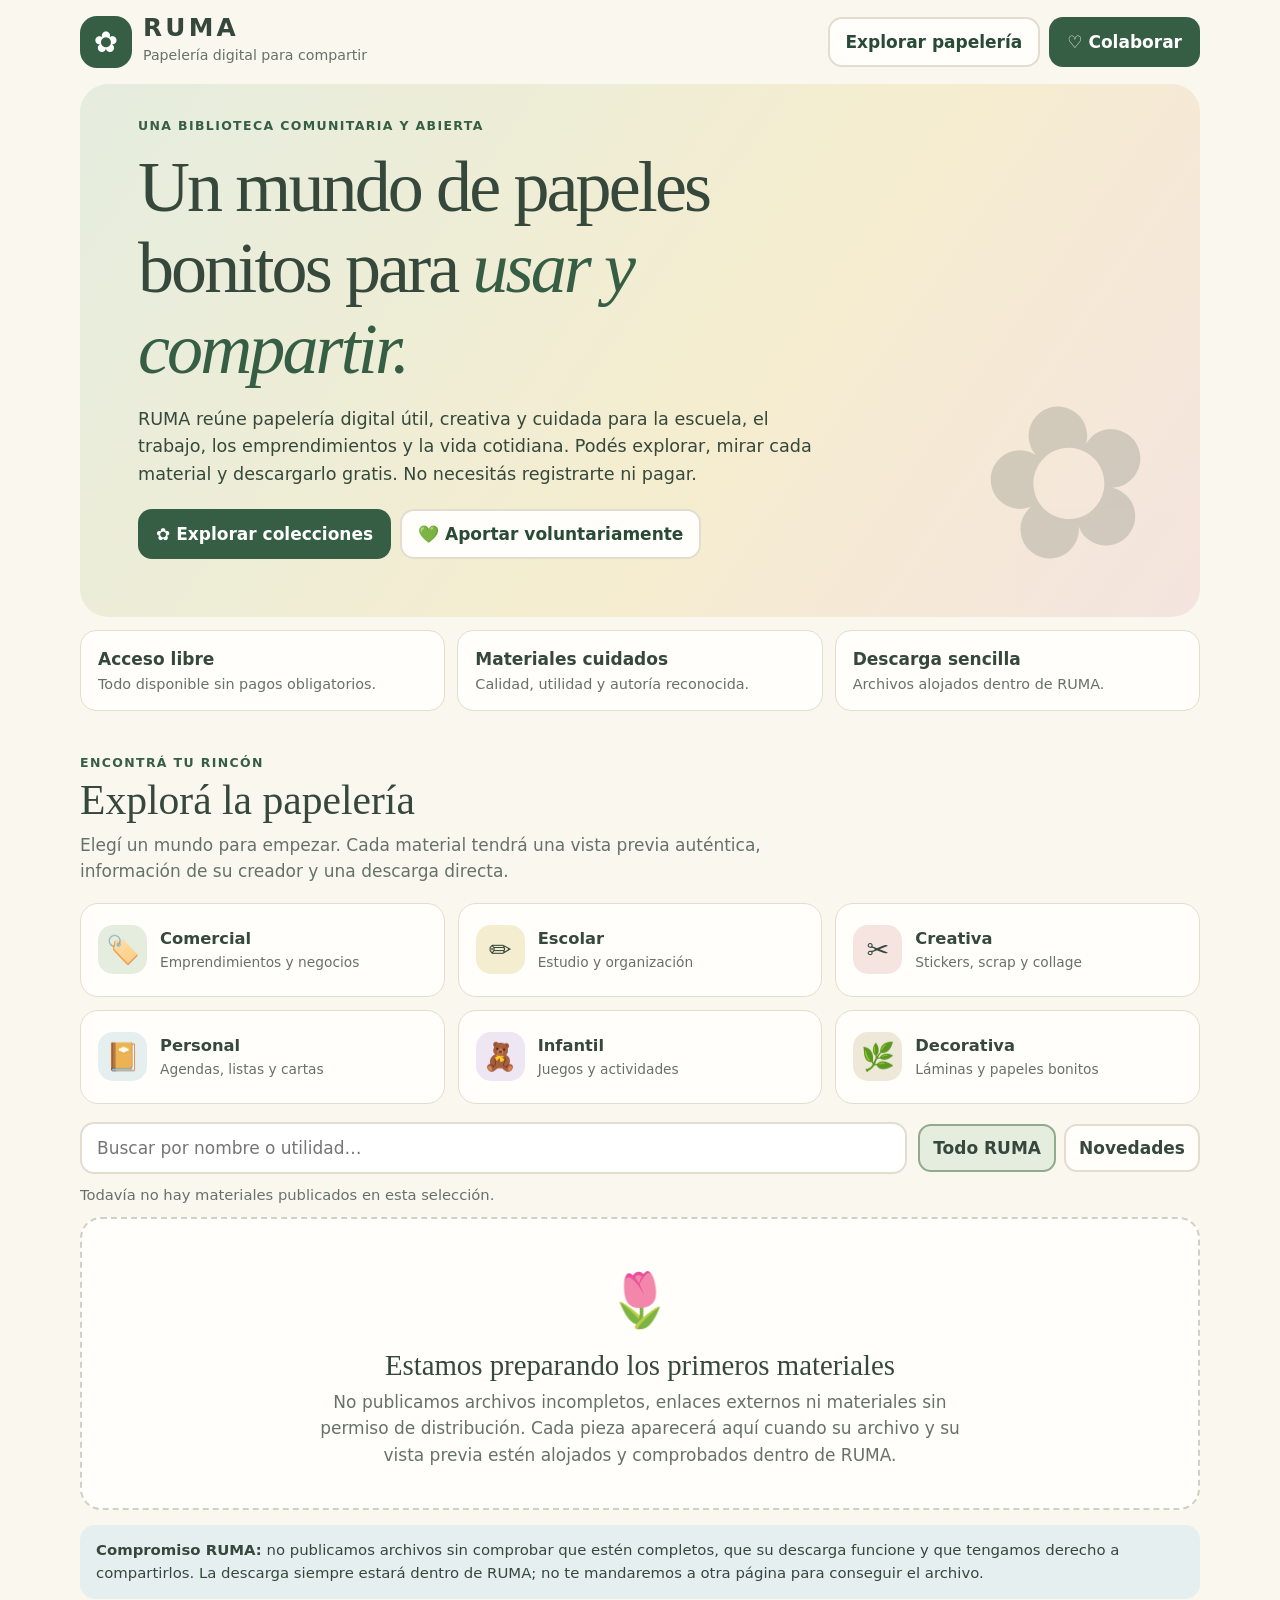
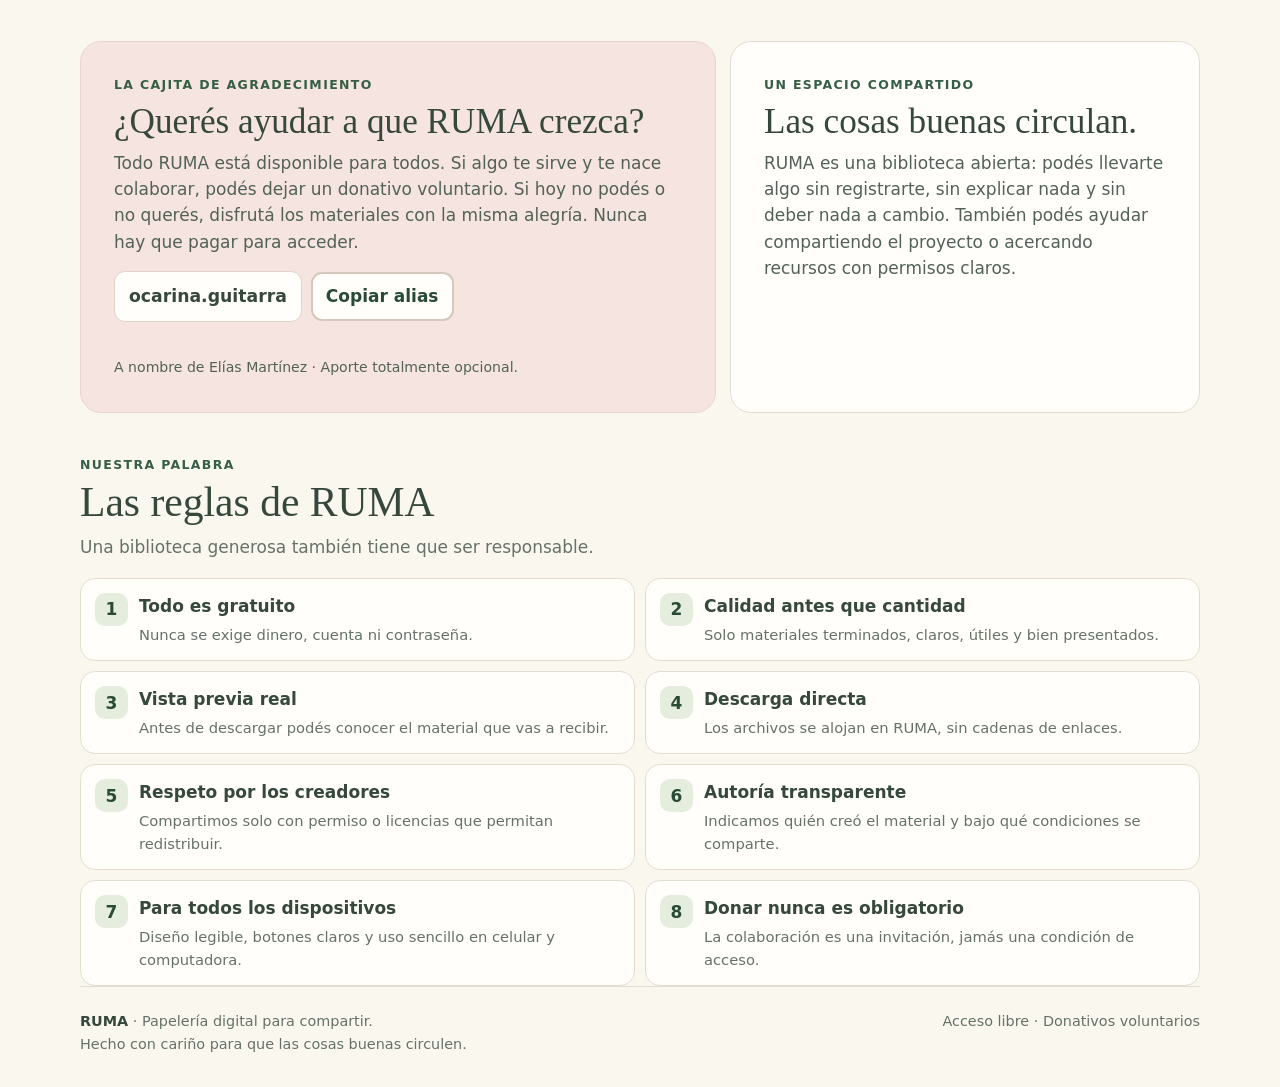
==== index.html @ 9054a158 "Exigir trazabilidad y licencia completa para publicar recursos" ====
<!doctype html>
<html lang="es">
<head>
<meta charset="utf-8">
<meta name="viewport" content="width=device-width, initial-scale=1">
<meta name="theme-color" content="#f7f3e9">
<meta name="description" content="RUMA: biblioteca comunitaria y gratuita de papelería digital para imprimir, guardar y compartir.">
<title>RUMA — Papelería digital para compartir</title>
<style>
:root{--paper:#faf7ef;--ink:#35483b;--muted:#667268;--green:#365e45;--green2:#294a36;--mint:#e5eddf;--pink:#f5e4df;--yellow:#f5edcf;--blue:#e5eff0;--line:#e2ddcf;--white:#fffefa;--purple:#eee7f3;--focus:#8157a2}
*{box-sizing:border-box}html{scroll-behavior:smooth;scroll-padding-top:18px}body{margin:0;background:var(--paper);color:var(--ink);font:17px/1.55 system-ui,-apple-system,"Segoe UI",sans-serif}a{color:inherit}button,input{font:inherit}button:focus-visible,a:focus-visible,input:focus-visible{outline:3px solid var(--focus);outline-offset:3px}.wrap{width:min(1120px,calc(100% - 28px));margin:auto}
header{display:flex;align-items:center;justify-content:space-between;gap:12px;padding:16px 0}.brand{display:flex;gap:11px;align-items:center;text-decoration:none}.logo{width:52px;height:52px;border-radius:17px;background:var(--green);color:white;display:grid;place-items:center;font-size:29px}.brand b{display:block;font-size:1.55rem;letter-spacing:.13em;line-height:1}.brand small{color:var(--muted)}.nav{display:flex;gap:9px;flex-wrap:wrap}.btn{display:inline-flex;align-items:center;justify-content:center;gap:7px;min-height:46px;padding:10px 16px;border:2px solid transparent;border-radius:14px;text-decoration:none;font-weight:800;cursor:pointer}.primary{background:var(--green);color:white}.primary:hover{background:var(--green2)}.soft{background:var(--white);border-color:var(--line);color:var(--green2)}
.hero{position:relative;overflow:hidden;border-radius:28px;padding:clamp(25px,5vw,58px);background:linear-gradient(125deg,#e5eddf 0%,#f5edcf 58%,#f5e4df 100%)}.hero-inner{max-width:760px;position:relative;z-index:1}.eyebrow{text-transform:uppercase;letter-spacing:.11em;font-size:.78rem;font-weight:850;color:var(--green)}h1,h2,h3{font-family:Georgia,"Times New Roman",serif;font-weight:500;line-height:1.12}h1{font-size:clamp(2.45rem,7vw,4.5rem);letter-spacing:-.04em;margin:12px 0 17px}h1 em{color:var(--green)}.hero p{font-size:1.1rem;max-width:690px;margin:0 0 21px}.hero-art{position:absolute;right:4%;bottom:-25px;font-size:clamp(7rem,18vw,13rem);opacity:.18;transform:rotate(-13deg);pointer-events:none}
.values{display:grid;grid-template-columns:repeat(3,1fr);gap:12px;margin-top:13px}.value{padding:15px 17px;border:1px solid var(--line);border-radius:16px;background:var(--white);font-weight:800}.value span{display:block;color:var(--muted);font-size:.9rem;font-weight:500}
section{padding-top:42px}.heading{margin-bottom:18px}.heading h2{font-size:clamp(1.9rem,4vw,2.6rem);margin:5px 0 8px}.heading p{margin:0;color:var(--muted);max-width:720px}
.doors{display:grid;grid-template-columns:repeat(3,1fr);gap:13px}.door{display:flex;align-items:center;gap:13px;padding:17px;border-radius:18px;background:var(--white);border:1px solid var(--line);text-align:left;color:var(--ink);cursor:pointer;min-height:94px}.door:hover{transform:translateY(-2px);border-color:#aab99f}.door[aria-pressed="true"]{background:var(--mint);border-color:#8ca58b}.door-icon{flex:0 0 49px;height:49px;display:grid;place-items:center;border-radius:15px;background:var(--mint);font-size:1.7rem}.door:nth-child(2) .door-icon{background:var(--yellow)}.door:nth-child(3) .door-icon{background:var(--pink)}.door:nth-child(4) .door-icon{background:var(--blue)}.door:nth-child(5) .door-icon{background:var(--purple)}.door:nth-child(6) .door-icon{background:#eee8d9}.door strong{display:block;font-size:1.02rem}.door small{color:var(--muted);display:block;font-size:.86rem}
.tools{display:flex;gap:11px;align-items:center;flex-wrap:wrap;margin:18px 0 10px}.search{flex:1;min-width:220px;min-height:52px;padding:11px 15px;border:2px solid var(--line);border-radius:14px;background:white;color:var(--ink)}.filters{display:flex;gap:8px;flex-wrap:wrap}.filter{border:2px solid var(--line);border-radius:13px;background:var(--white);padding:9px 13px;min-height:43px;font-weight:750;color:var(--ink);cursor:pointer}.filter[aria-pressed="true"]{background:var(--mint);border-color:#91a98c}.count{font-size:.92rem;color:var(--muted);margin:10px 0}.catalog{display:grid;grid-template-columns:repeat(3,minmax(0,1fr));gap:15px}.resource{border:1px solid var(--line);background:var(--white);border-radius:19px;overflow:hidden;display:flex;flex-direction:column}.resource-art{min-height:158px;display:grid;place-items:center;background:var(--mint);font-size:3.8rem;overflow:hidden}.resource-art img{width:100%;height:190px;object-fit:contain;background:#f4f1e8}.resource-actions{display:grid;grid-template-columns:1fr 1fr;gap:8px;width:100%}.preview-btn{min-height:46px;padding:9px 10px;border:2px solid var(--line);border-radius:12px;background:white;color:var(--green2);font-weight:800;cursor:pointer}.preview-layer{position:fixed;inset:0;z-index:20;background:#17251ddd;display:none;align-items:center;justify-content:center;padding:14px}.preview-layer.open{display:flex}.preview-panel{width:min(900px,100%);max-height:94vh;overflow:auto;background:var(--paper);border-radius:20px;padding:16px}.preview-head{display:flex;align-items:center;justify-content:space-between;gap:12px;margin-bottom:12px}.preview-head h2{font-size:1.45rem;margin:0}.preview-close{min-height:44px;padding:8px 13px;border:0;border-radius:10px;background:var(--green);color:white;font-weight:800}.preview-content{min-height:220px;display:grid;place-items:center;background:#eae7de;border-radius:12px;overflow:hidden}.preview-content img{display:block;max-width:100%;max-height:68vh;object-fit:contain}.preview-content iframe{width:100%;height:68vh;border:0;background:white}.preview-caption{color:var(--muted);font-size:.9rem;margin:10px 2px 0}.resource-body{padding:17px;display:flex;flex-direction:column;align-items:flex-start;gap:10px;flex:1}.resource h3{font-size:1.45rem;margin:0}.resource p{margin:0;color:var(--muted)}.meta{background:#f0eee5;border-radius:10px;padding:9px 11px;font-size:.87rem;width:100%}.download{width:100%;margin-top:auto}.empty{grid-column:1/-1;padding:clamp(24px,4vw,40px);text-align:center;border:2px dashed #cbd3c4;border-radius:21px;background:var(--white)}.empty .symbol{font-size:3.3rem}.empty h3{font-size:1.8rem;margin:8px 0}.empty p{max-width:660px;margin:0 auto;color:var(--muted)}.note{margin-top:15px;background:var(--blue);padding:14px 16px;border-radius:15px;font-size:.93rem}
.support{display:grid;grid-template-columns:1.15fr .85fr;gap:14px}.support-card{padding:clamp(21px,4vw,33px);border-radius:21px;background:var(--pink);border:1px solid #ead5ce}.support-card.alt{background:var(--white);border-color:var(--line)}.support-card h2{font-size:clamp(1.7rem,4vw,2.2rem);margin:8px 0}.support-card p{margin:0;color:#526257}.aliasrow{display:flex;gap:9px;align-items:center;flex-wrap:wrap;margin-top:16px}.alias{padding:11px 14px;background:var(--white);border:1px solid #dfd4c8;border-radius:11px;font-size:1.08rem;font-weight:900}.copy{min-height:46px;padding:9px 13px;border-radius:11px;border:2px solid #d4c9bc;background:var(--white);font-weight:800;color:var(--green2);cursor:pointer}.status{min-height:1.4em;font-size:.9rem;color:var(--green2);margin-top:8px}
.rules{display:grid;grid-template-columns:repeat(2,1fr);gap:10px}.rule{display:flex;gap:11px;padding:14px;border:1px solid var(--line);border-radius:15px;background:var(--white)}.num{flex:0 0 33px;height:33px;display:grid;place-items:center;background:var(--mint);border-radius:10px;font-weight:900;color:var(--green2)}.rule strong{display:block}.rule p{margin:4px 0 0;color:var(--muted);font-size:.92rem}
footer{margin-top:42px;padding:23px 0 32px;border-top:1px solid var(--line);display:flex;justify-content:space-between;gap:10px;flex-wrap:wrap;color:var(--muted);font-size:.9rem}footer strong{color:var(--ink)}
@media(max-width:760px){.doors{grid-template-columns:repeat(2,1fr)}.catalog{grid-template-columns:repeat(2,1fr)}.values{grid-template-columns:1fr}.support{grid-template-columns:1fr}.hero-art{right:-12px;opacity:.12}}
@media(max-width:520px){body{font-size:16px}.wrap{width:calc(100% - 20px)}header{align-items:flex-start}.logo{width:45px;height:45px;font-size:25px}.brand b{font-size:1.32rem}.brand small{font-size:.78rem}.nav{flex-direction:column;gap:5px}.nav .btn{min-height:39px;padding:6px 10px;font-size:.88rem}.hero{border-radius:21px;padding:25px 19px}.hero p{font-size:1.02rem}.doors{grid-template-columns:1fr}.door{min-height:78px;padding:13px}.catalog{grid-template-columns:1fr}.resource-art{min-height:125px}.tools{display:block}.search{width:100%;margin-bottom:9px}.filters{display:grid;grid-template-columns:repeat(2,1fr)}.filter{width:100%;padding:8px 5px;font-size:.9rem}.rules{grid-template-columns:1fr}section{padding-top:34px}.aliasrow{align-items:stretch}.alias{flex:1;text-align:center}.copy{width:100%}}
@media(prefers-reduced-motion:reduce){html{scroll-behavior:auto}*{transition:none!important}}
</style>
</head>
<body>
<header class="wrap">
<a class="brand" href="#inicio" aria-label="RUMA, inicio"><span class="logo" aria-hidden="true">✿</span><span><b>RUMA</b><small>Papelería digital para compartir</small></span></a>
<nav class="nav" aria-label="Navegación principal"><a class="btn soft" href="#colecciones">Explorar papelería</a><a class="btn primary" href="#colaborar">♡ Colaborar</a></nav>
</header>
<main class="wrap" id="inicio">
<section class="hero" style="padding-top:32px">
<div class="hero-inner"><div class="eyebrow">Una biblioteca comunitaria y abierta</div>
<h1>Un mundo de papeles bonitos para <em>usar y compartir.</em></h1>
<p>RUMA reúne papelería digital útil, creativa y cuidada para la escuela, el trabajo, los emprendimientos y la vida cotidiana. Podés explorar, mirar cada material y descargarlo gratis. No necesitás registrarte ni pagar.</p>
<div class="nav"><a class="btn primary" href="#colecciones">✿ Explorar colecciones</a><a class="btn soft" href="#colaborar">💚 Aportar voluntariamente</a></div></div><div class="hero-art" aria-hidden="true">✿</div>
</section>
<div class="values"><div class="value">Acceso libre<span>Todo disponible sin pagos obligatorios.</span></div><div class="value">Materiales cuidados<span>Calidad, utilidad y autoría reconocida.</span></div><div class="value">Descarga sencilla<span>Archivos alojados dentro de RUMA.</span></div></div>
<section id="colecciones">
<div class="heading"><div class="eyebrow">Encontrá tu rincón</div><h2>Explorá la papelería</h2><p>Elegí un mundo para empezar. Cada material tendrá una vista previa auténtica, información de su creador y una descarga directa.</p></div>
<div class="doors" id="doors" role="group" aria-label="Categorías de papelería">
<button class="door" data-category="comercial" aria-pressed="false"><span class="door-icon">🏷️</span><span><strong>Comercial</strong><small>Emprendimientos y negocios</small></span></button>
<button class="door" data-category="escolar" aria-pressed="false"><span class="door-icon">✏️</span><span><strong>Escolar</strong><small>Estudio y organización</small></span></button>
<button class="door" data-category="creativa" aria-pressed="false"><span class="door-icon">✂️</span><span><strong>Creativa</strong><small>Stickers, scrap y collage</small></span></button>
<button class="door" data-category="personal" aria-pressed="false"><span class="door-icon">📔</span><span><strong>Personal</strong><small>Agendas, listas y cartas</small></span></button>
<button class="door" data-category="infantil" aria-pressed="false"><span class="door-icon">🧸</span><span><strong>Infantil</strong><small>Juegos y actividades</small></span></button>
<button class="door" data-category="decorativa" aria-pressed="false"><span class="door-icon">🌿</span><span><strong>Decorativa</strong><small>Láminas y papeles bonitos</small></span></button>
</div>
<div class="tools"><input class="search" id="search" type="search" placeholder="Buscar por nombre o utilidad…" aria-label="Buscar materiales"><div class="filters" role="group" aria-label="Filtros"><button class="filter" data-filter="todo" aria-pressed="true">Todo RUMA</button><button class="filter" data-filter="recientes" aria-pressed="false">Novedades</button></div></div>
<div class="count" id="count" aria-live="polite">Preparando la primera selección de papelería.</div>
<div class="catalog" id="catalog"><div class="empty"><div class="symbol">🗂️</div><h3>Estamos armando los primeros estantes</h3><p>Preferimos incorporar pocos materiales excelentes antes que llenar RUMA con archivos incompletos, dudosos o que no aporten valor. Muy pronto cada colección tendrá materiales listos para mirar y descargar.</p></div></div>
<div class="note"><strong>Compromiso RUMA:</strong> no publicamos archivos sin comprobar que estén completos, que su descarga funcione y que tengamos derecho a compartirlos. La descarga siempre estará dentro de RUMA; no te mandaremos a otra página para conseguir el archivo.</div>
</section>
<section id="colaborar"><div class="support">
<div class="support-card"><div class="eyebrow">La cajita de agradecimiento</div><h2>¿Querés ayudar a que RUMA crezca?</h2><p>Todo RUMA está disponible para todos. Si algo te sirve y te nace colaborar, podés dejar un donativo voluntario. Si hoy no podés o no querés, disfrutá los materiales con la misma alegría. Nunca hay que pagar para acceder.</p><div class="aliasrow"><span class="alias" id="alias">ocarina.guitarra</span><button class="copy" id="copy" type="button">Copiar alias</button></div><div class="status" id="status" role="status" aria-live="polite"></div><p style="font-size:.88rem;margin-top:7px">A nombre de Elías Martínez · Aporte totalmente opcional.</p></div>
<div class="support-card alt"><div class="eyebrow">Un espacio compartido</div><h2>Las cosas buenas circulan.</h2><p>RUMA es una biblioteca abierta: podés llevarte algo sin registrarte, sin explicar nada y sin deber nada a cambio. También podés ayudar compartiendo el proyecto o acercando recursos con permisos claros.</p></div>
</div></section>
<section id="principios"><div class="heading"><div class="eyebrow">Nuestra palabra</div><h2>Las reglas de RUMA</h2><p>Una biblioteca generosa también tiene que ser responsable.</p></div>
<div class="rules">
<article class="rule"><span class="num">1</span><div><strong>Todo es gratuito</strong><p>Nunca se exige dinero, cuenta ni contraseña.</p></div></article>
<article class="rule"><span class="num">2</span><div><strong>Calidad antes que cantidad</strong><p>Solo materiales terminados, claros, útiles y bien presentados.</p></div></article>
<article class="rule"><span class="num">3</span><div><strong>Vista previa real</strong><p>Antes de descargar podés conocer el material que vas a recibir.</p></div></article>
<article class="rule"><span class="num">4</span><div><strong>Descarga directa</strong><p>Los archivos se alojan en RUMA, sin cadenas de enlaces.</p></div></article>
<article class="rule"><span class="num">5</span><div><strong>Respeto por los creadores</strong><p>Compartimos solo con permiso o licencias que permitan redistribuir.</p></div></article>
<article class="rule"><span class="num">6</span><div><strong>Autoría transparente</strong><p>Indicamos quién creó el material y bajo qué condiciones se comparte.</p></div></article>
<article class="rule"><span class="num">7</span><div><strong>Para todos los dispositivos</strong><p>Diseño legible, botones claros y uso sencillo en celular y computadora.</p></div></article>
<article class="rule"><span class="num">8</span><div><strong>Donar nunca es obligatorio</strong><p>La colaboración es una invitación, jamás una condición de acceso.</p></div></article>
</div></section>
</main>
<div class="preview-layer" id="previewLayer" role="dialog" aria-modal="true" aria-labelledby="previewTitle"><div class="preview-panel"><div class="preview-head"><h2 id="previewTitle">Vista previa</h2><button class="preview-close" id="previewClose" type="button">Cerrar ✕</button></div><div class="preview-content" id="previewContent"></div><p class="preview-caption" id="previewCaption"></p></div></div>
<footer class="wrap"><div><strong>RUMA</strong> · Papelería digital para compartir.<br>Hecho con cariño para que las cosas buenas circulen.</div><div>Acceso libre · Donativos voluntarios</div></footer>
<script>
const catalog=document.getElementById('catalog'),search=document.getElementById('search'),count=document.getElementById('count');
const previewLayer=document.getElementById('previewLayer'),previewContent=document.getElementById('previewContent'),previewTitle=document.getElementById('previewTitle'),previewCaption=document.getElementById('previewCaption');
let resources=[],category='todo',filter='todo';
function localAsset(path){return typeof path==='string'&&path.length>0&&!/^(https?:|data:|javascript:|\/\/)/i.test(path)&&!path.includes('..');}
function validRecord(r){return r&&r.id&&r.title&&r.description&&['comercial','escolar','creativa','personal','infantil','decorativa'].includes(r.category)&&r.creator&&r.license&&r.licenseUrl&&r.source&&r.attribution&&r.rightsNote&&localAsset(r.file)&&localAsset(r.preview)&&r.added;}
function closePreview(){previewLayer.classList.remove('open');previewContent.replaceChildren();}
function showPreview(r){
 previewTitle.textContent=r.title;
 previewCaption.textContent=r.creator+' · '+r.license+(r.source?' · Fuente: '+r.source:'');
 previewContent.replaceChildren();
 if(/\.pdf($|[?#])/i.test(r.preview)){const frame=document.createElement('iframe');frame.src=r.preview+'#toolbar=1&navpanes=0';frame.title='Vista previa de '+r.title;previewContent.append(frame);}
 else{const img=document.createElement('img');img.src=r.preview;img.alt='Vista previa de '+r.title;previewContent.append(img);}
 previewLayer.classList.add('open');document.getElementById('previewClose').focus();
}
document.getElementById('previewClose').addEventListener('click',closePreview);
previewLayer.addEventListener('click',e=>{if(e.target===previewLayer)closePreview();});
document.addEventListener('keydown',e=>{if(e.key==='Escape')closePreview();});
function emptyState(title,copy,symbol='🗂️'){
 const box=document.createElement('div');box.className='empty';
 const icon=document.createElement('div');icon.className='symbol';icon.textContent=symbol;
 const h=document.createElement('h3');h.textContent=title;
 const p=document.createElement('p');p.textContent=copy;
 box.append(icon,h,p);catalog.append(box);
}
function render(){
 const q=search.value.trim().toLocaleLowerCase();
 let list=resources.filter(r=>(category==='todo'||r.category===category)&&(!q||(r.title+' '+r.description+' '+(r.tags||[]).join(' ')).toLocaleLowerCase().includes(q)));
 if(filter==='recientes'){const cutoff=Date.now()-45*24*60*60*1000;list=list.filter(r=>Date.parse(r.added)>=cutoff).sort((a,b)=>Date.parse(b.added)-Date.parse(a.added));}
 count.textContent=list.length?list.length+(list.length===1?' material disponible':' materiales disponibles'):'Todavía no hay materiales publicados en esta selección.';
 catalog.replaceChildren();
 if(!list.length){emptyState(resources.length?'No encontramos materiales con esa búsqueda':'Estamos preparando los primeros materiales',resources.length?'Probá con otra palabra o elegí otra colección.':'No publicamos archivos incompletos, enlaces externos ni materiales sin permiso de distribución. Cada pieza aparecerá aquí cuando su archivo y su vista previa estén alojados y comprobados dentro de RUMA.','🌷');return;}
 list.forEach(r=>{
  const card=document.createElement('article');card.className='resource';
  const art=document.createElement('div');art.className='resource-art';
  if(/\.(png|jpe?g|webp|gif|svg)($|[?#])/i.test(r.preview)){const thumb=document.createElement('img');thumb.src=r.preview;thumb.alt='Vista previa de '+r.title;thumb.loading='lazy';art.append(thumb);}else{art.textContent=r.icon||'📄';}
  const body=document.createElement('div');body.className='resource-body';
  const title=document.createElement('h3');title.textContent=r.title;
  const desc=document.createElement('p');desc.textContent=r.description;
  const meta=document.createElement('div');meta.className='meta';meta.textContent='Creación: '+r.creator+' · '+r.license;
  const actions=document.createElement('div');actions.className='resource-actions';
  const preview=document.createElement('button');preview.className='preview-btn';preview.type='button';preview.textContent='👁 Ver antes';preview.addEventListener('click',()=>showPreview(r));
  const link=document.createElement('a');link.className='btn primary download';link.href=r.file;link.setAttribute('download','');link.textContent='⬇ Obtener gratis';
  actions.append(preview,link);body.append(title,desc,meta,actions);card.append(art,body);catalog.append(card);
 });
}
document.querySelectorAll('.door').forEach(b=>b.addEventListener('click',()=>{category=category===b.dataset.category?'todo':b.dataset.category;document.querySelectorAll('.door').forEach(x=>x.setAttribute('aria-pressed',String(x.dataset.category===category)));render();}));
document.querySelectorAll('.filter').forEach(b=>b.addEventListener('click',()=>{filter=b.dataset.filter;document.querySelectorAll('.filter').forEach(x=>x.setAttribute('aria-pressed',String(x===b)));render();}));
search.addEventListener('input',render);
document.getElementById('copy').addEventListener('click',async()=>{const status=document.getElementById('status');try{await navigator.clipboard.writeText(document.getElementById('alias').textContent);status.textContent='Alias copiado. ¡Gracias por tu generosidad!';}catch(e){status.textContent='Seleccioná y copiá el alias: ocarina.guitarra';}});
fetch('catalogo.json').then(r=>{if(!r.ok)throw new Error('No se pudo leer el catálogo');return r.json();}).then(async data=>{
 const candidates=Array.isArray(data.resources)?data.resources.filter(validRecord):[];
 const checks=await Promise.all(candidates.map(async r=>{try{const [file,preview]=await Promise.all([fetch(r.file,{method:'HEAD'}),fetch(r.preview,{method:'HEAD'})]);return file.ok&&preview.ok?r:null;}catch(e){return null;}}));
 resources=checks.filter(Boolean);render();
}).catch(()=>{resources=[];render();});
</script>
</body>
</html>
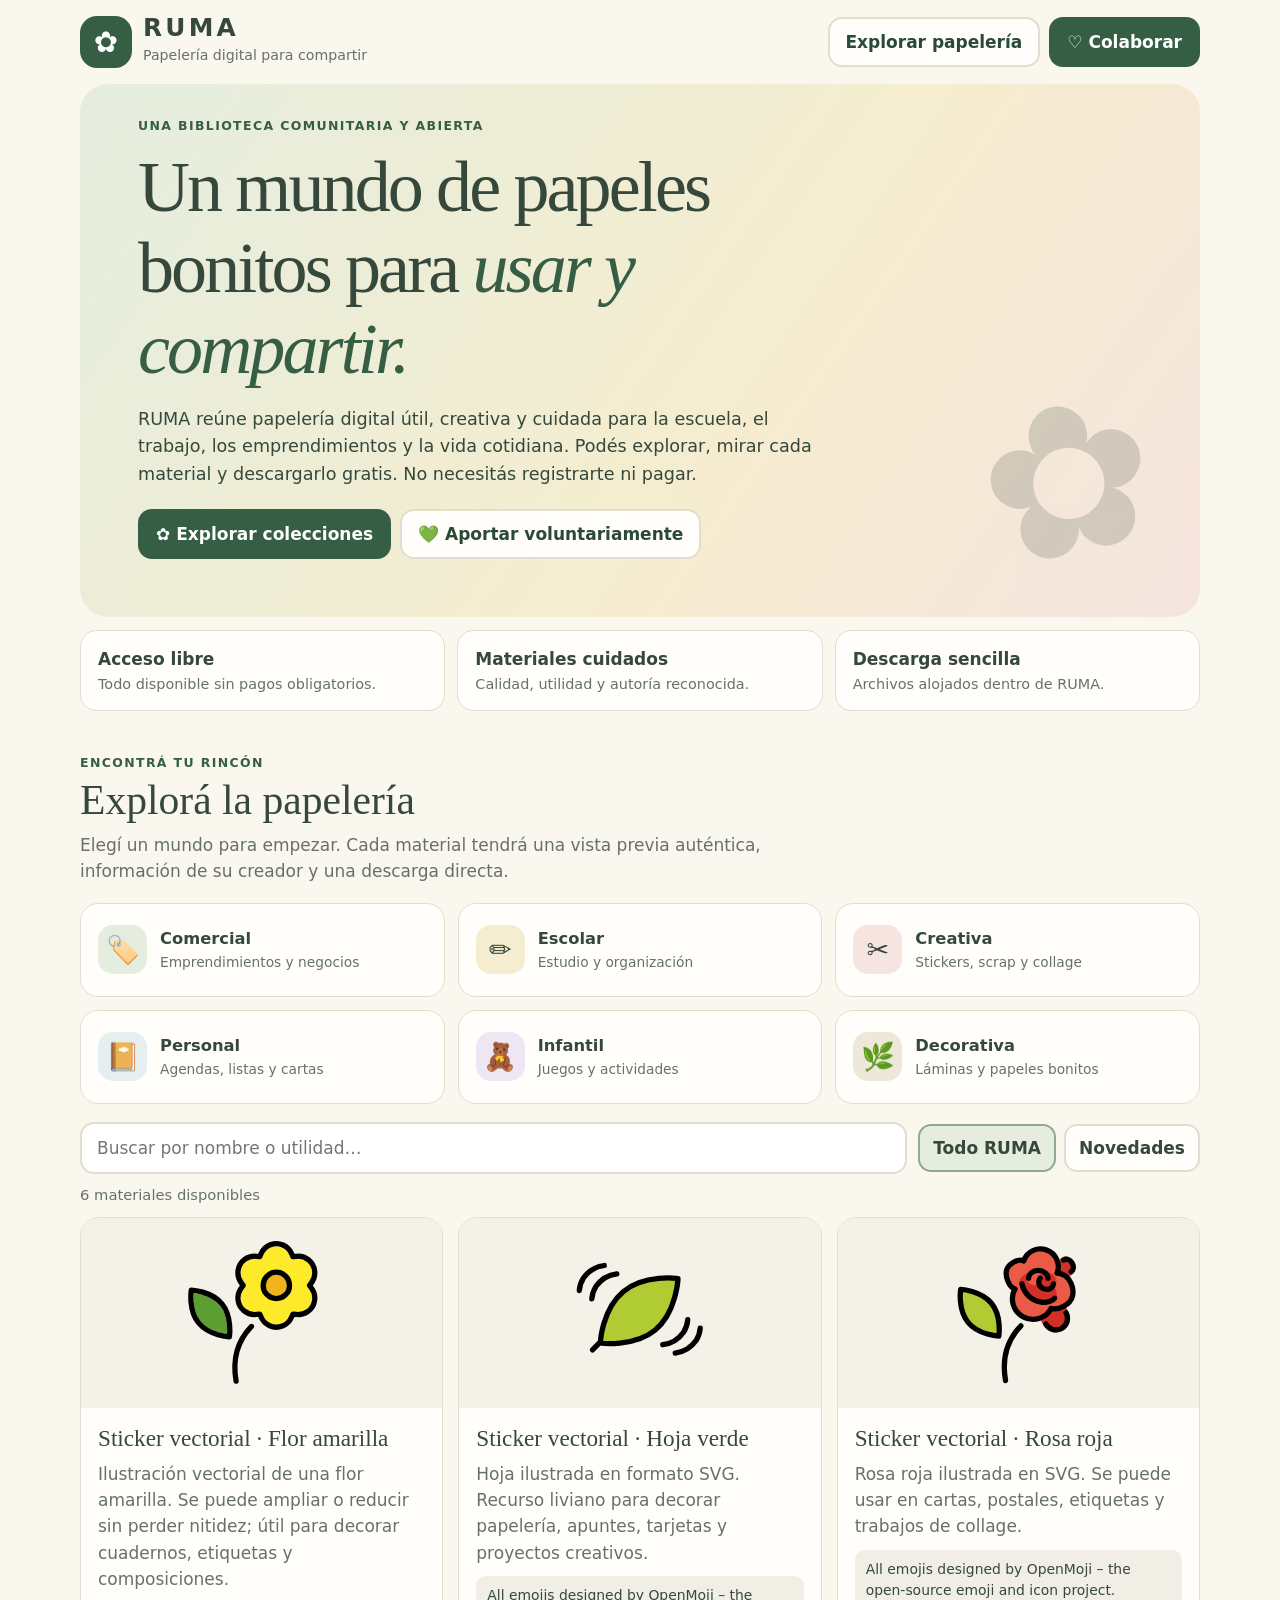
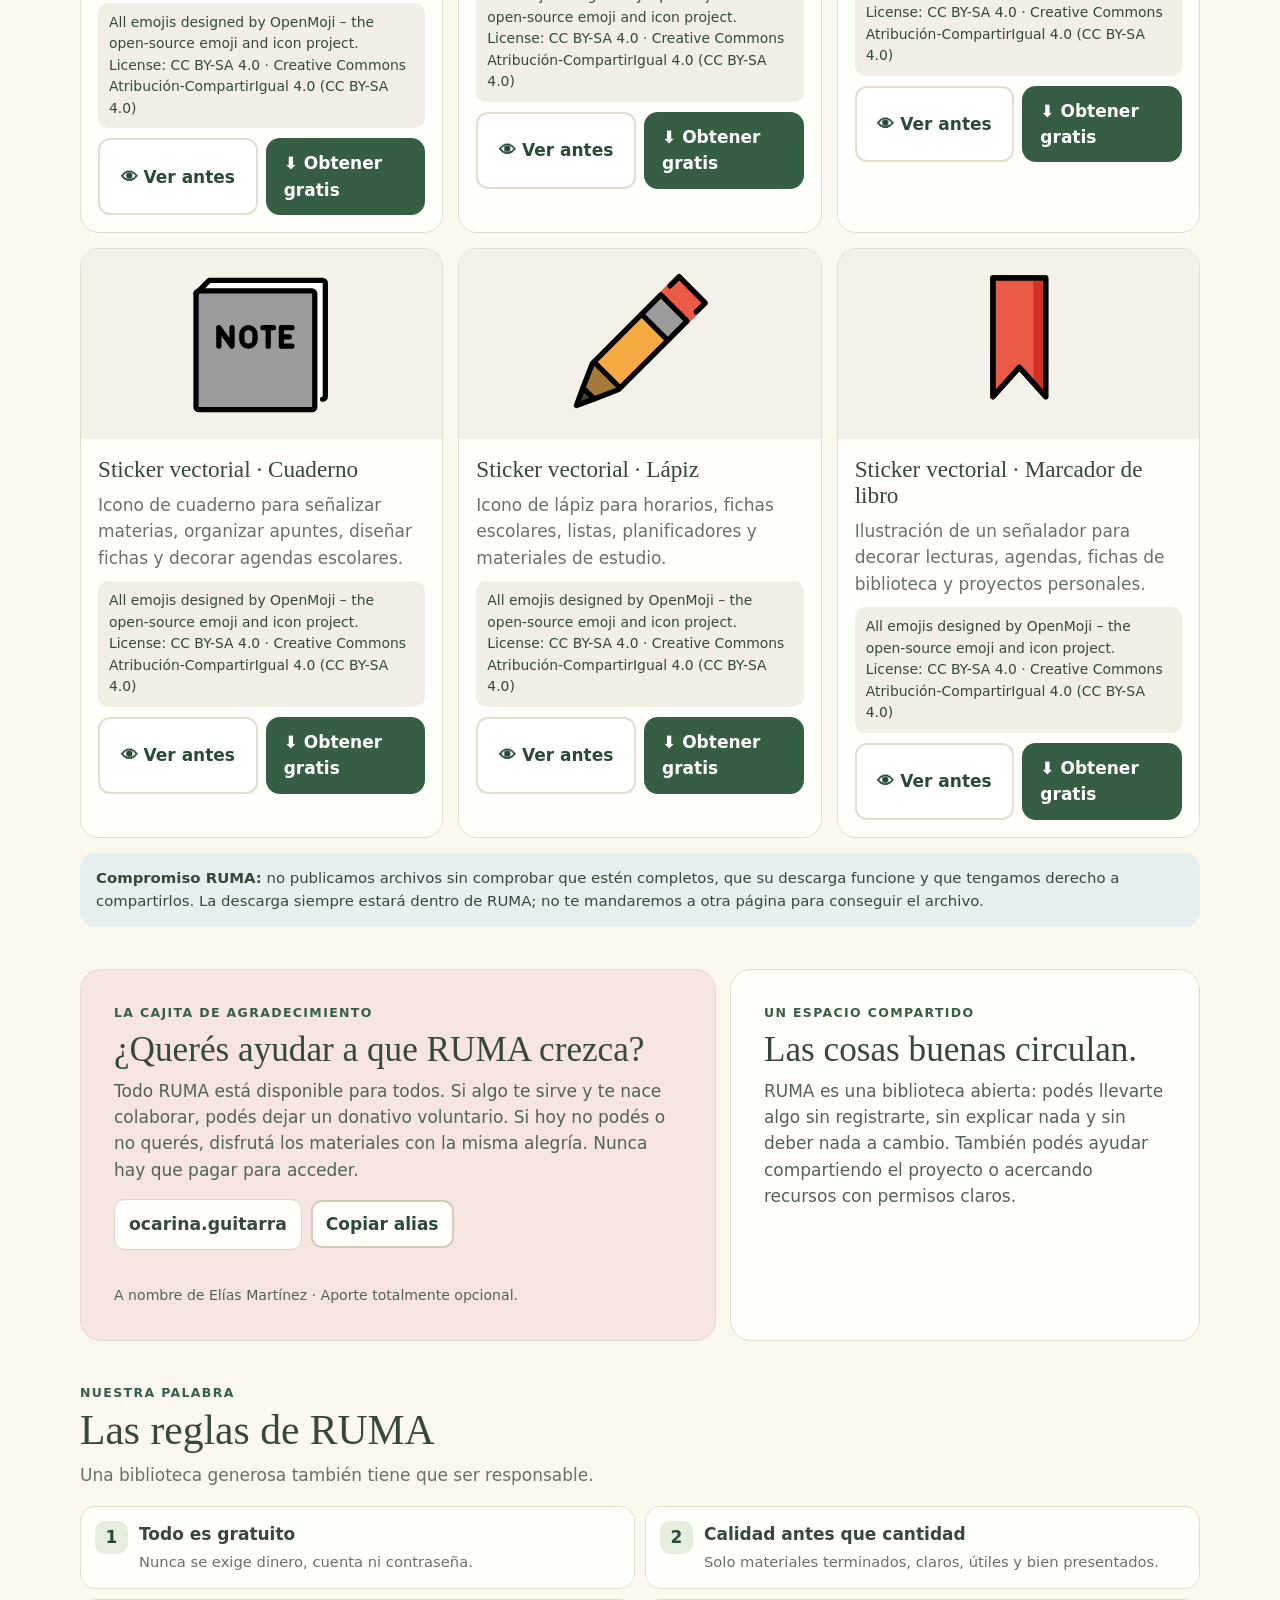
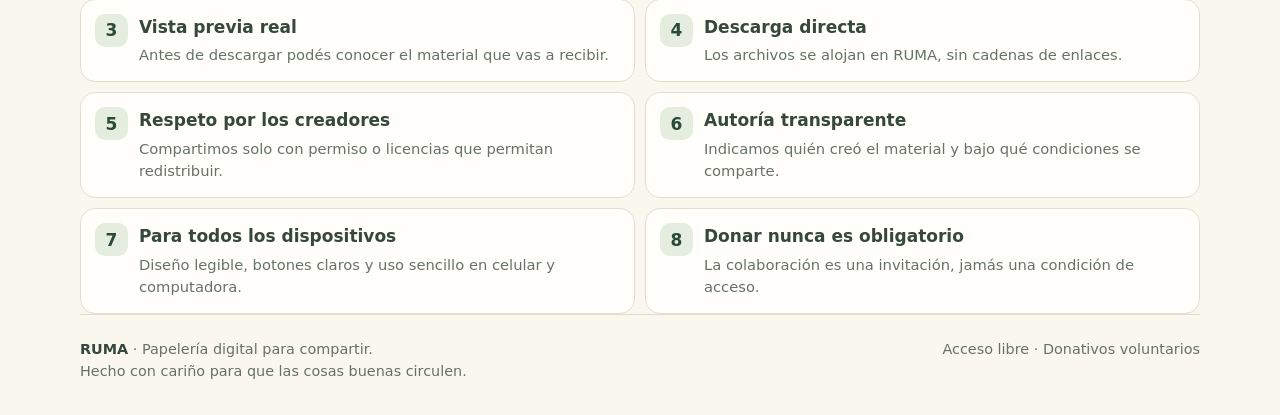
==== commit da29307a: "Mostrar atribución completa de creadores en cada recurso" ====
--- a/index.html
+++ b/index.html
@@ -78,7 +78,7 @@
 function closePreview(){previewLayer.classList.remove('open');previewContent.replaceChildren();}
 function showPreview(r){
  previewTitle.textContent=r.title;
- previewCaption.textContent=r.creator+' · '+r.license+(r.source?' · Fuente: '+r.source:'');
+ previewCaption.textContent=r.attribution+' · Fuente: '+r.source;
  previewContent.replaceChildren();
  if(/\.pdf($|[?#])/i.test(r.preview)){const frame=document.createElement('iframe');frame.src=r.preview+'#toolbar=1&navpanes=0';frame.title='Vista previa de '+r.title;previewContent.append(frame);}
  else{const img=document.createElement('img');img.src=r.preview;img.alt='Vista previa de '+r.title;previewContent.append(img);}
@@ -108,7 +108,7 @@
   const body=document.createElement('div');body.className='resource-body';
   const title=document.createElement('h3');title.textContent=r.title;
   const desc=document.createElement('p');desc.textContent=r.description;
-  const meta=document.createElement('div');meta.className='meta';meta.textContent='Creación: '+r.creator+' · '+r.license;
+  const meta=document.createElement('div');meta.className='meta';meta.textContent=r.attribution+' · '+r.license;
   const actions=document.createElement('div');actions.className='resource-actions';
   const preview=document.createElement('button');preview.className='preview-btn';preview.type='button';preview.textContent='👁 Ver antes';preview.addEventListener('click',()=>showPreview(r));
   const link=document.createElement('a');link.className='btn primary download';link.href=r.file;link.setAttribute('download','');link.textContent='⬇ Obtener gratis';
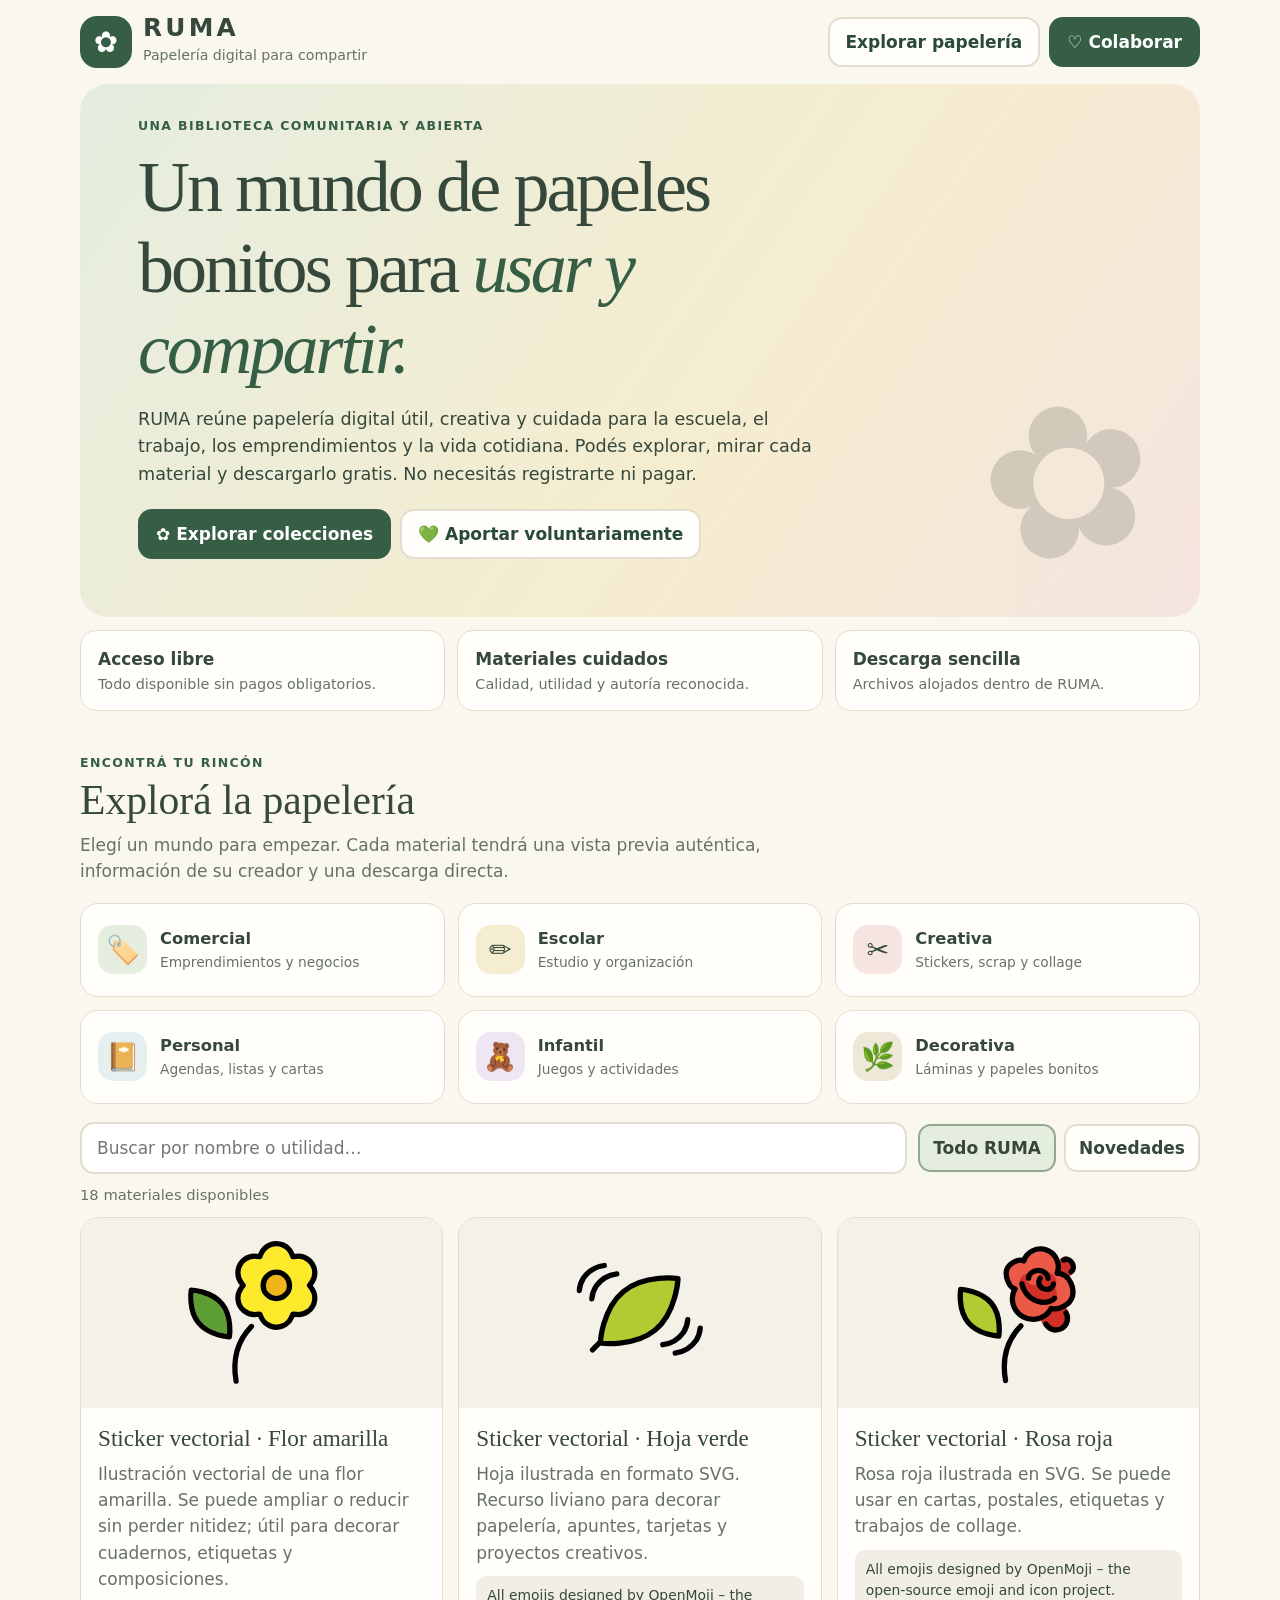
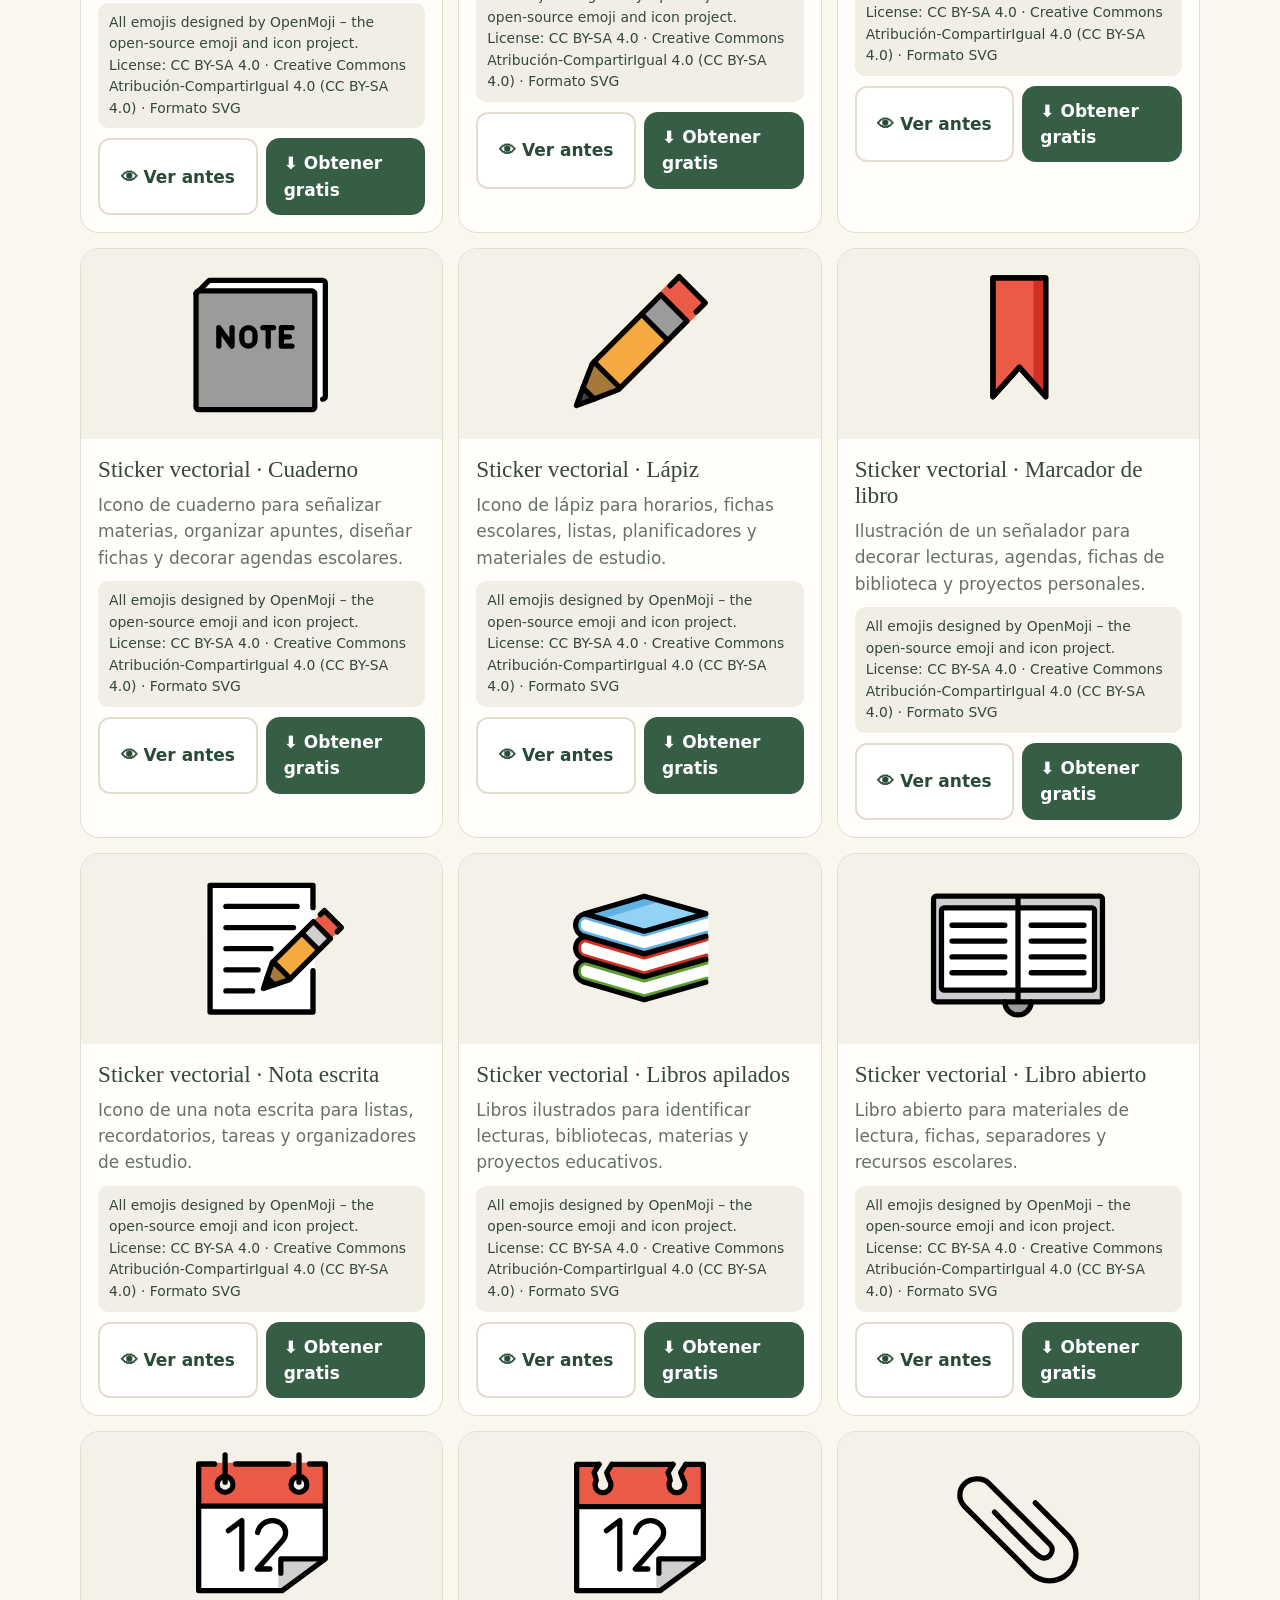
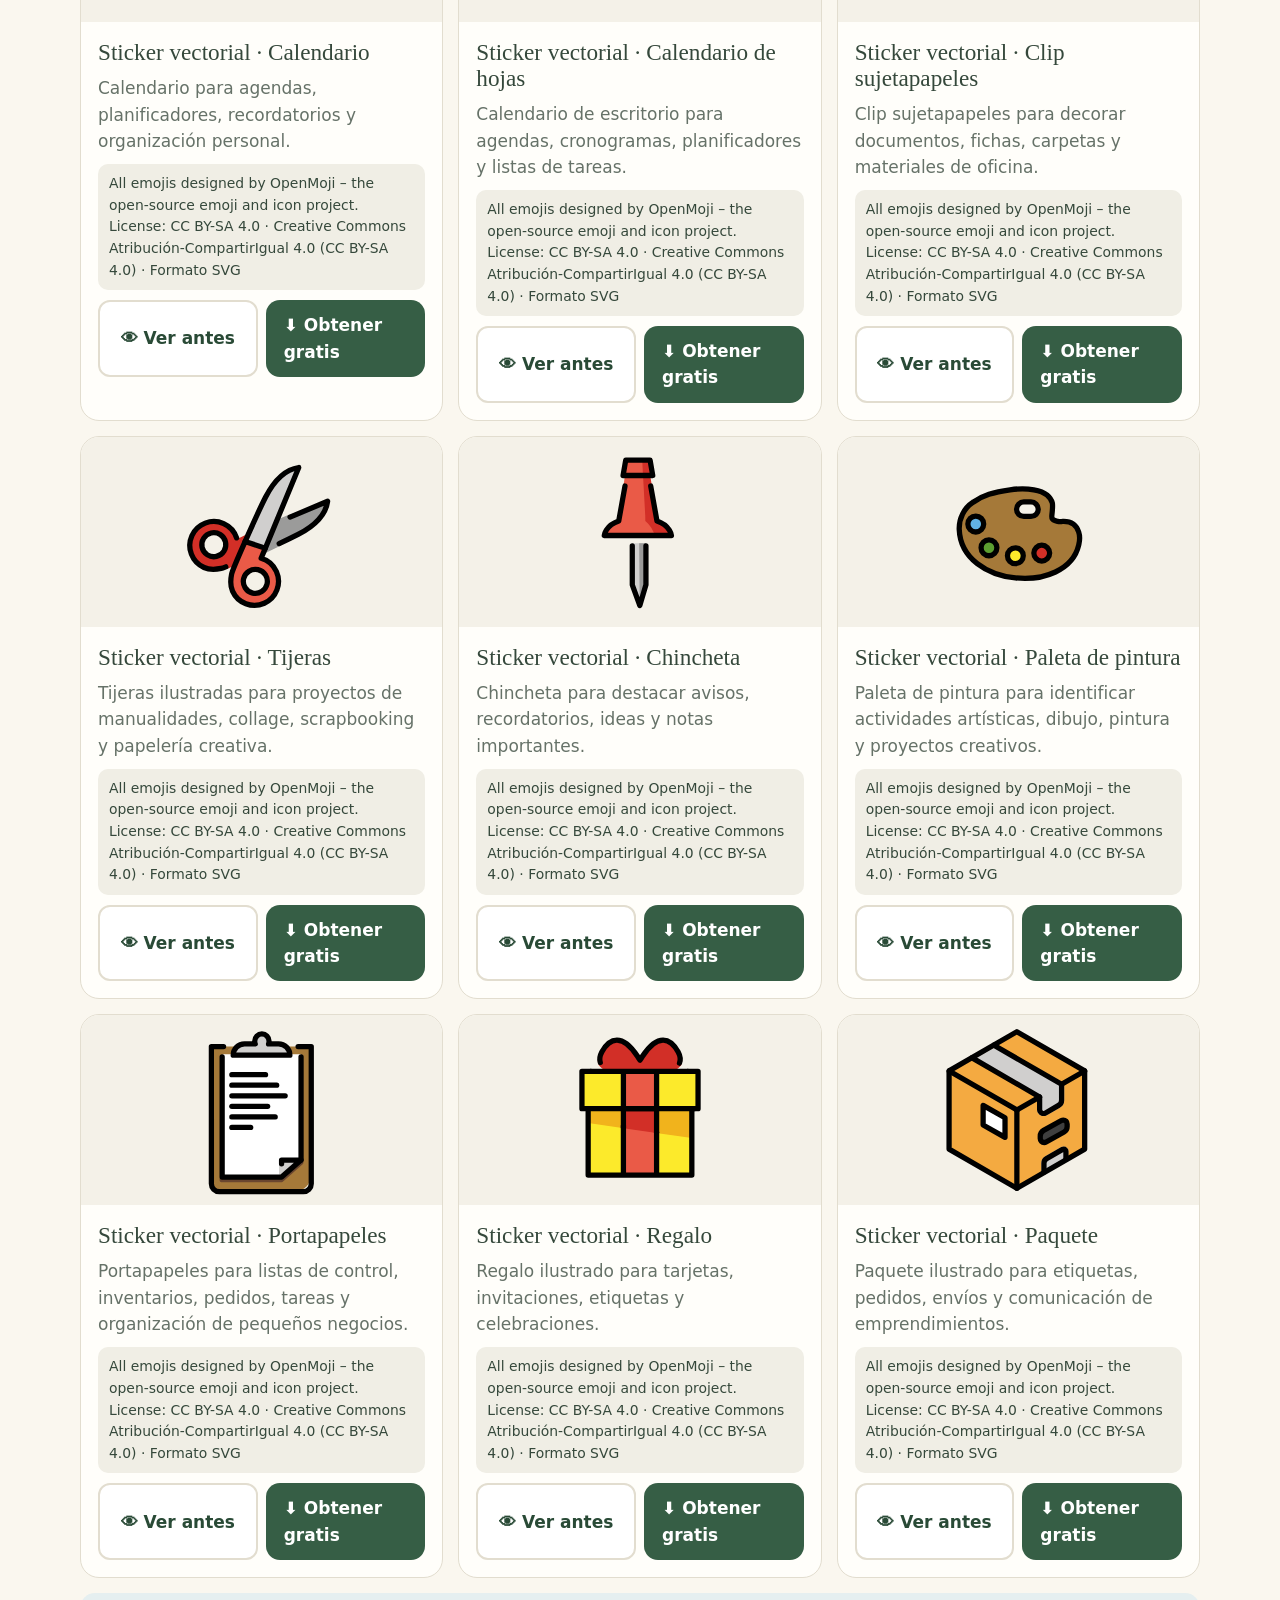
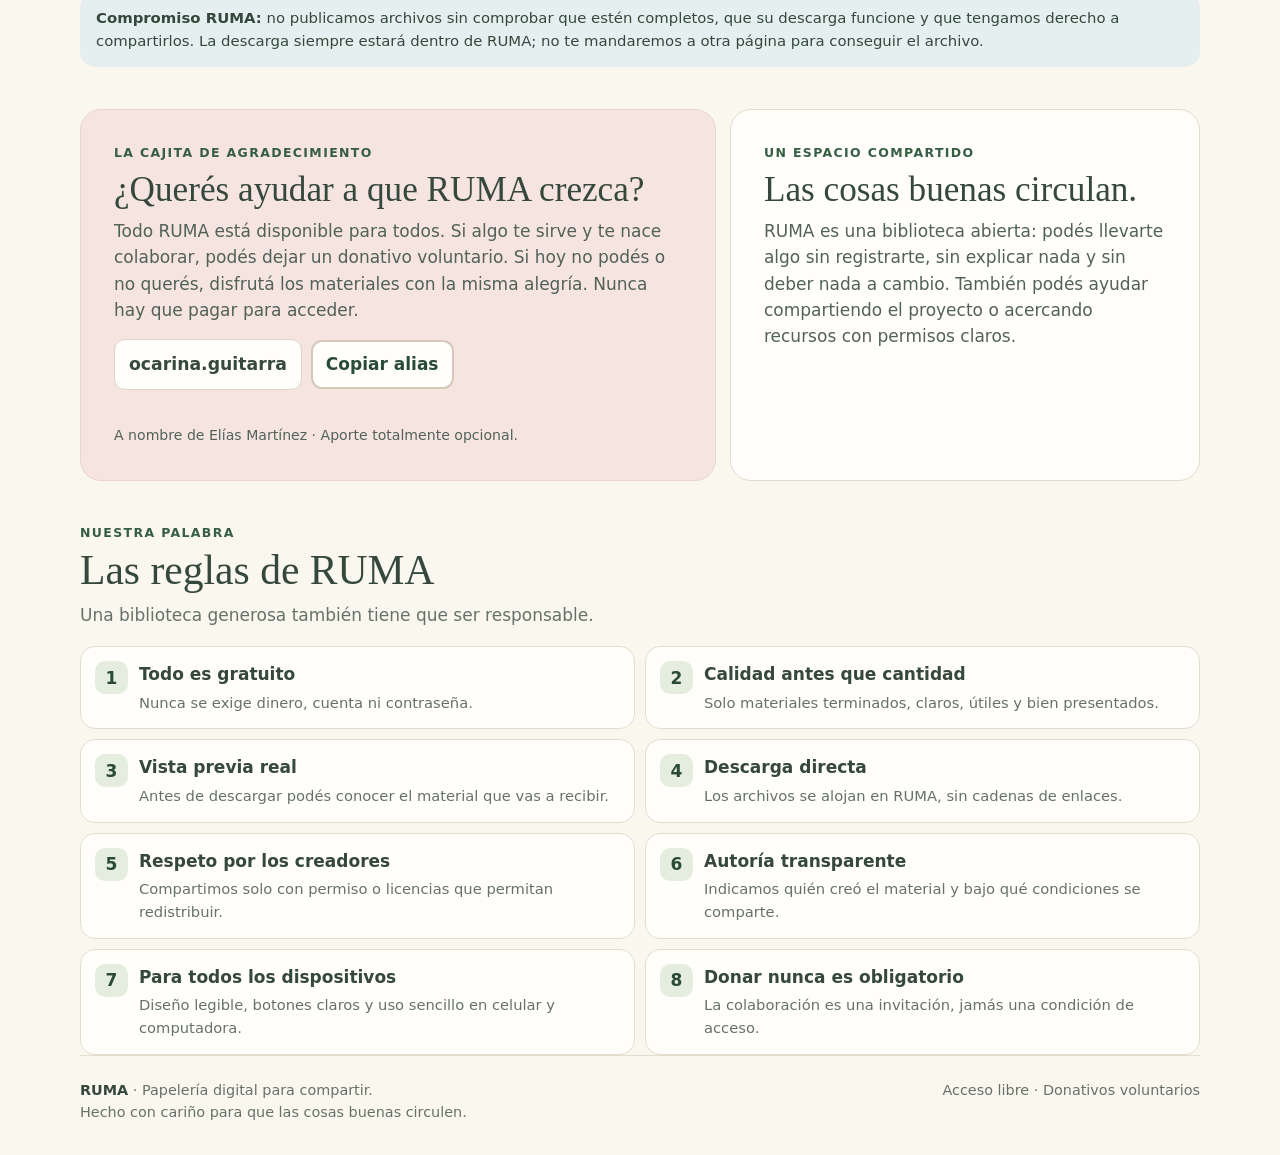
==== commit 1512994f: "Mostrar formato del archivo en las fichas de RUMA" ====
--- a/index.html
+++ b/index.html
@@ -108,7 +108,7 @@
   const body=document.createElement('div');body.className='resource-body';
   const title=document.createElement('h3');title.textContent=r.title;
   const desc=document.createElement('p');desc.textContent=r.description;
-  const meta=document.createElement('div');meta.className='meta';meta.textContent=r.attribution+' · '+r.license;
+  const meta=document.createElement('div');meta.className='meta';meta.textContent=r.attribution+' · '+r.license+' · Formato '+r.file.split('.').pop().toUpperCase();
   const actions=document.createElement('div');actions.className='resource-actions';
   const preview=document.createElement('button');preview.className='preview-btn';preview.type='button';preview.textContent='👁 Ver antes';preview.addEventListener('click',()=>showPreview(r));
   const link=document.createElement('a');link.className='btn primary download';link.href=r.file;link.setAttribute('download','');link.textContent='⬇ Obtener gratis';
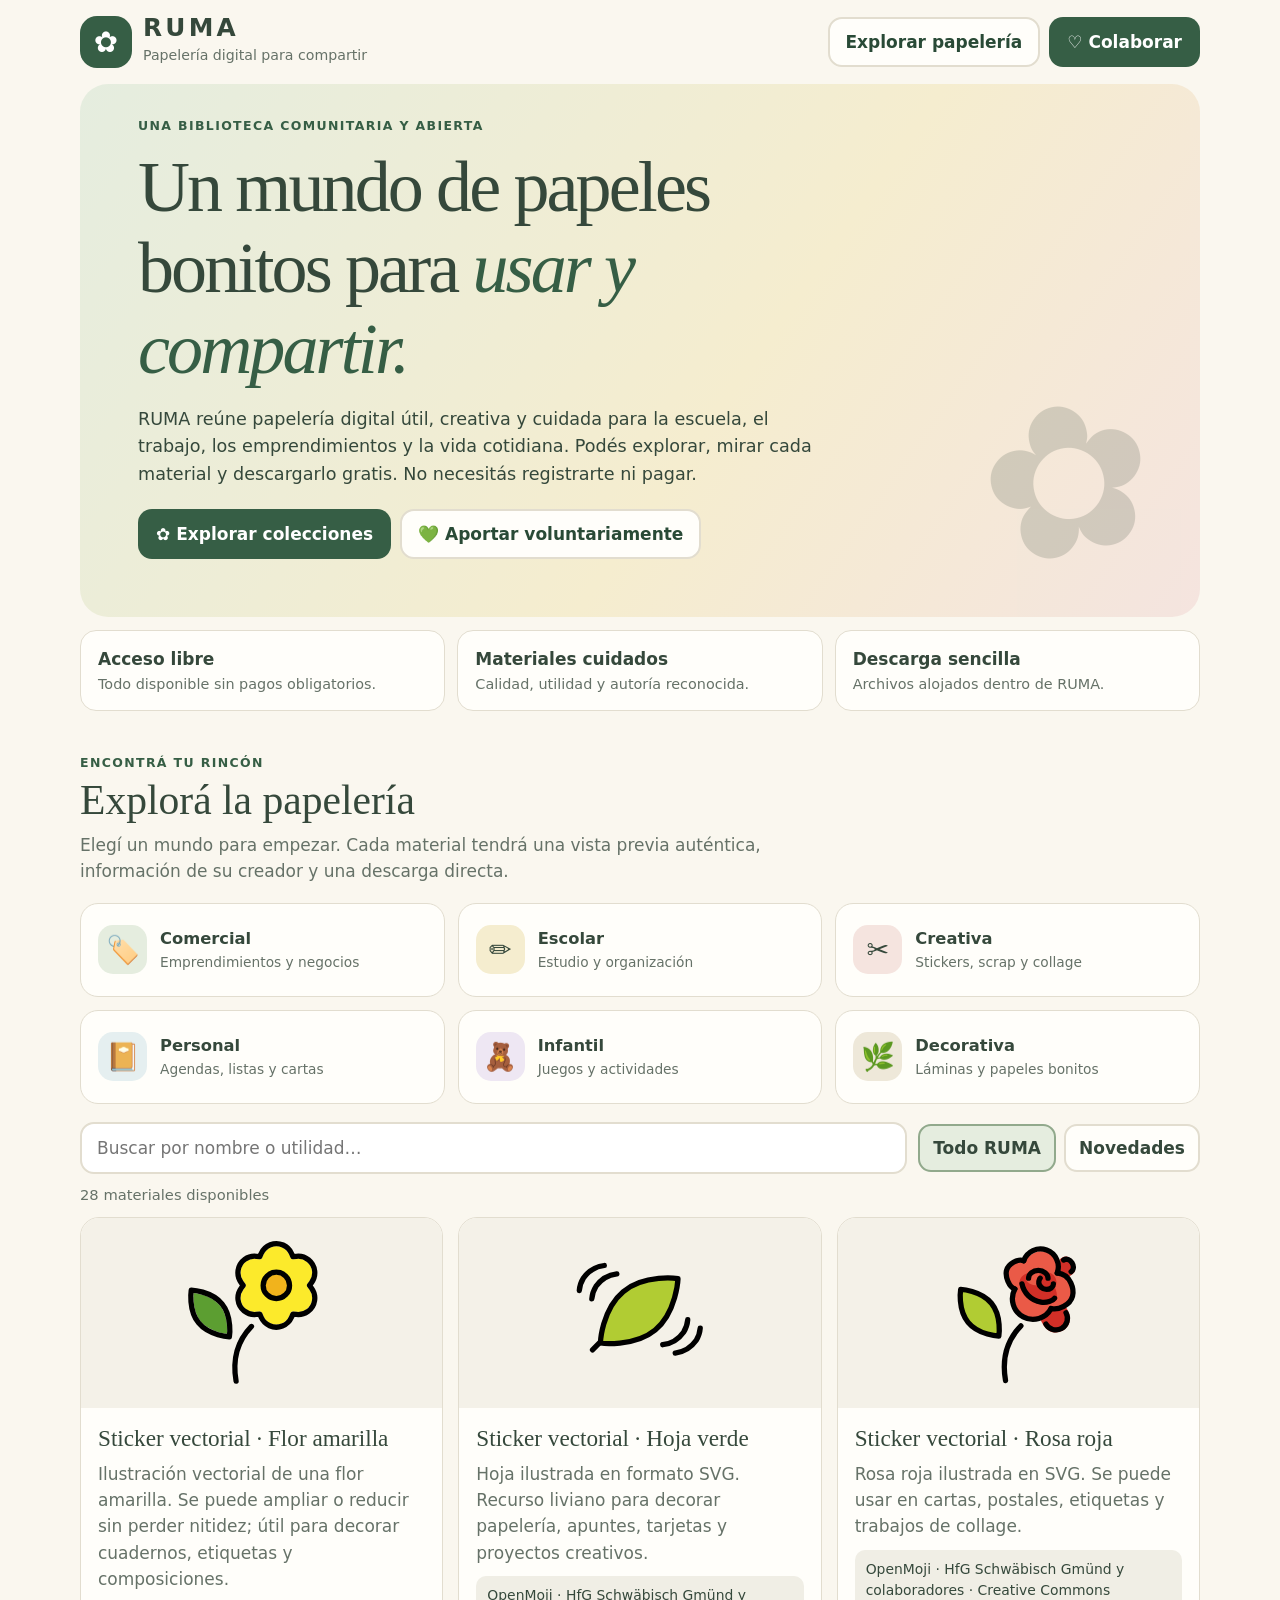
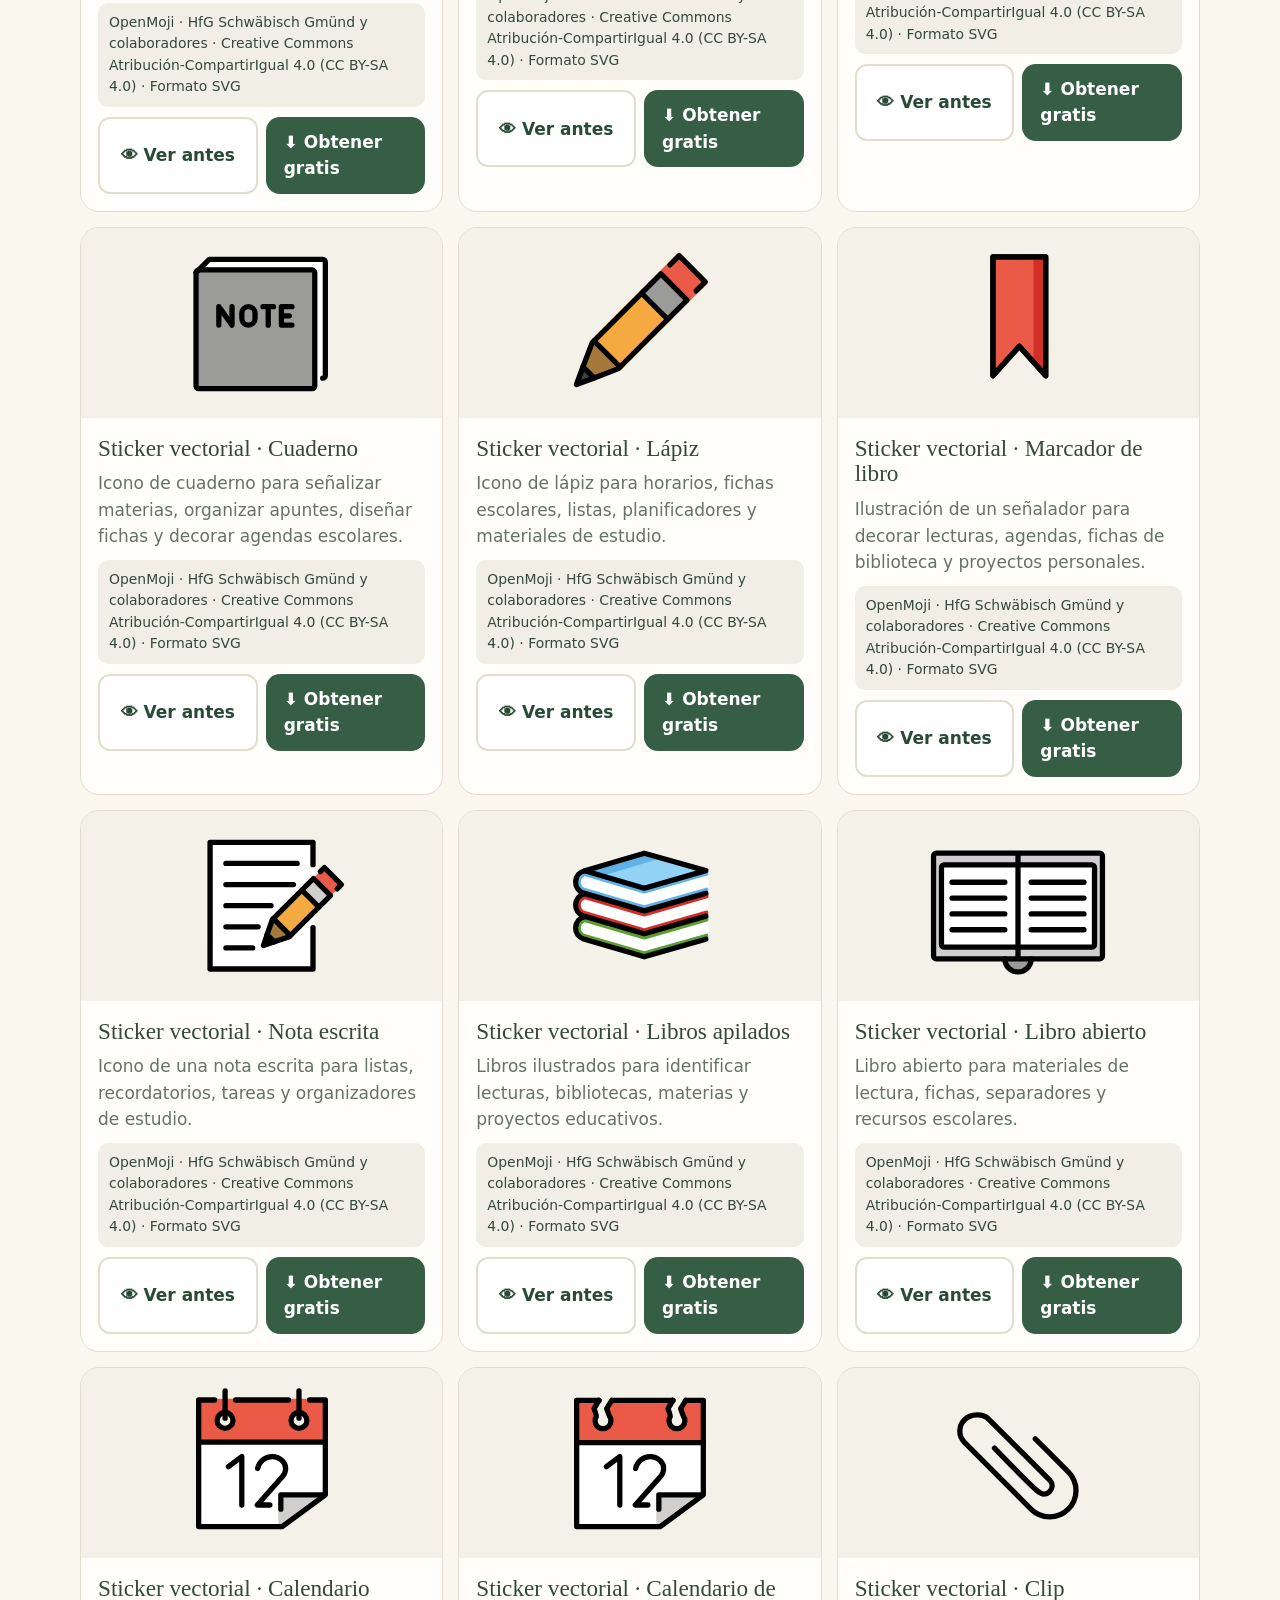
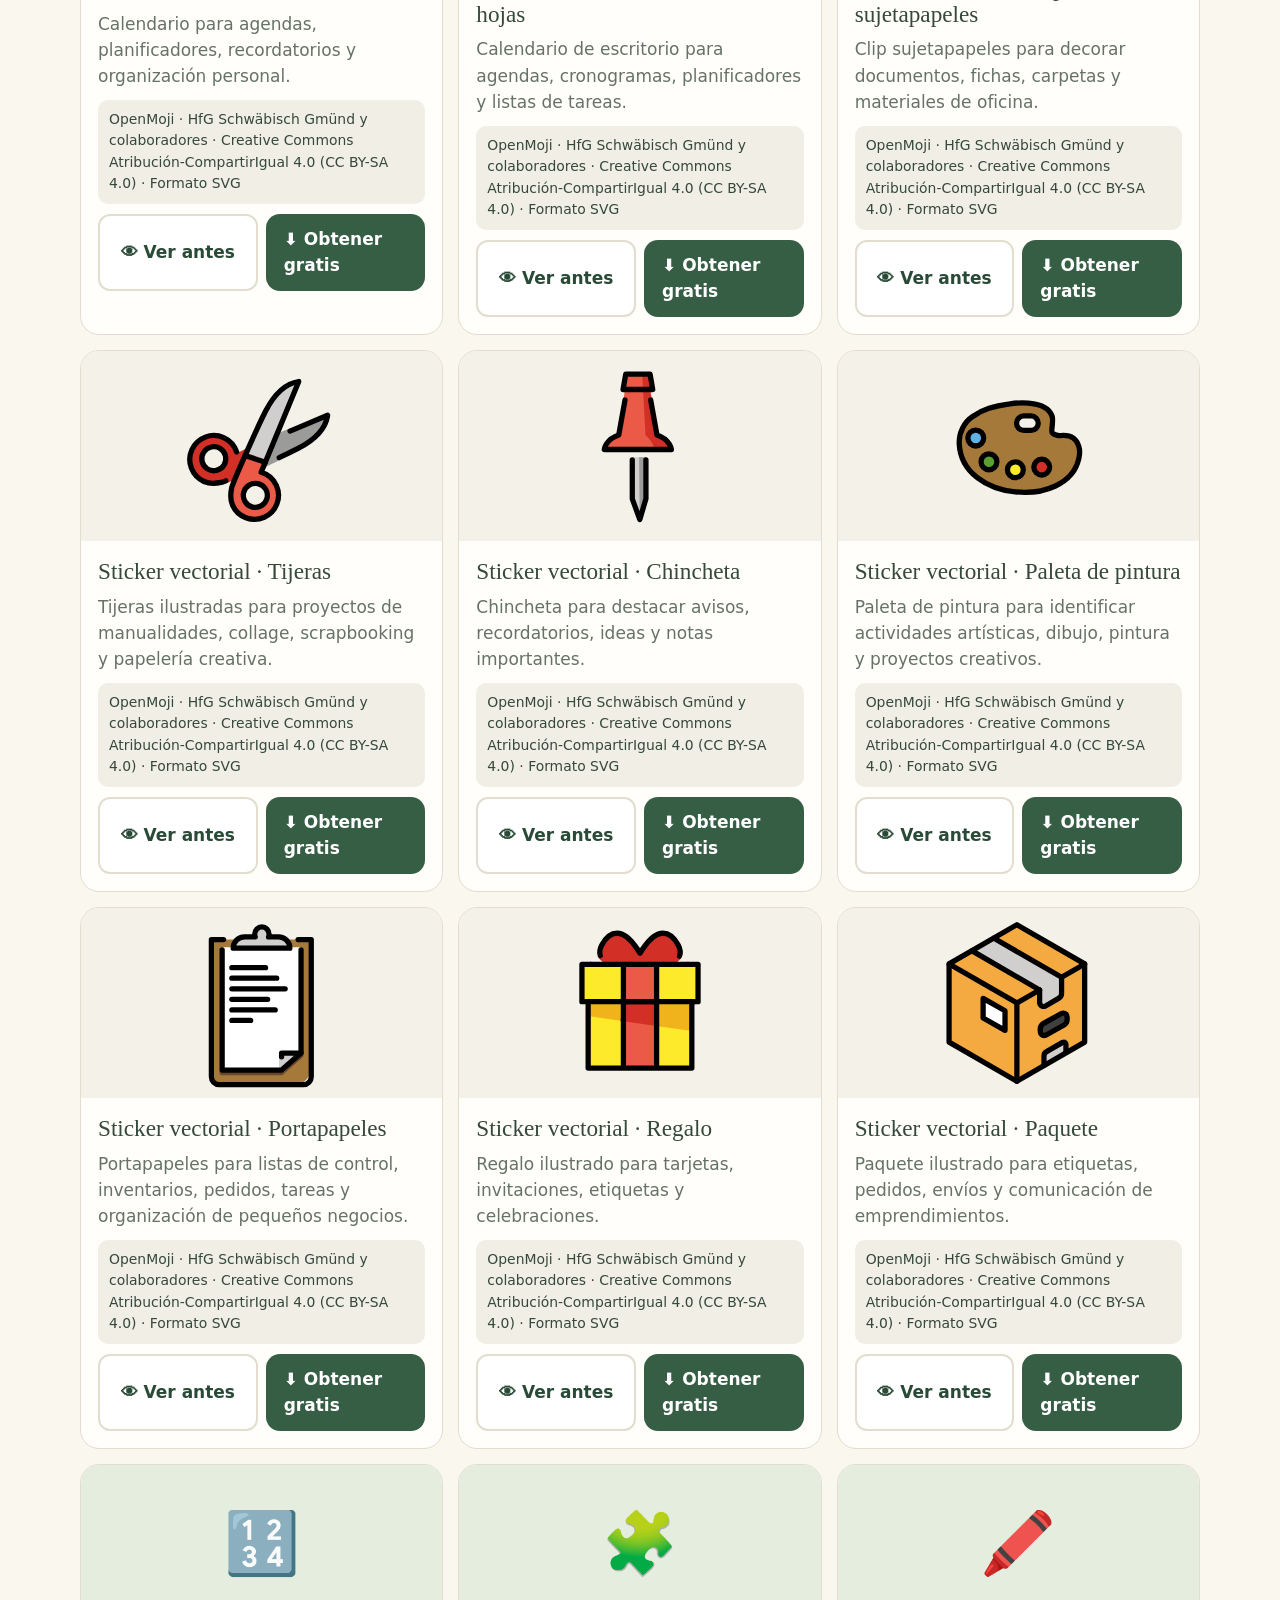
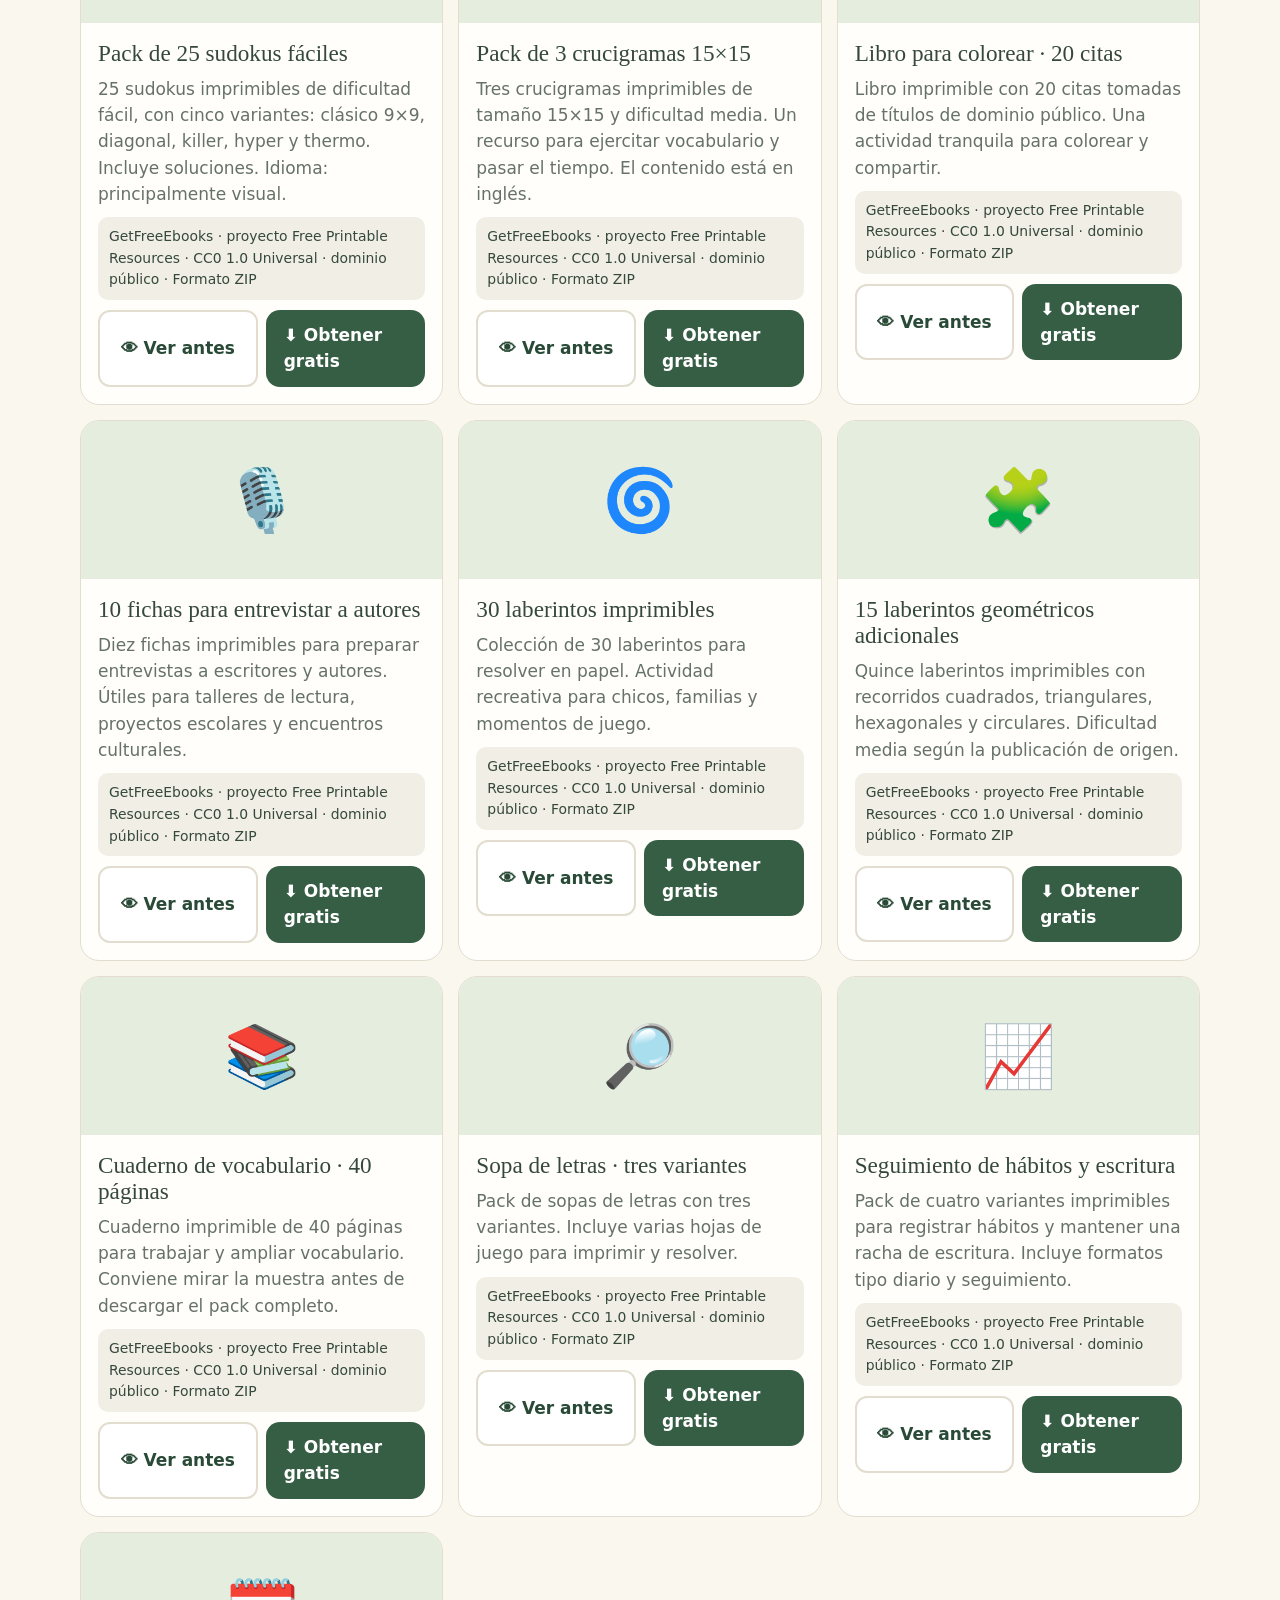
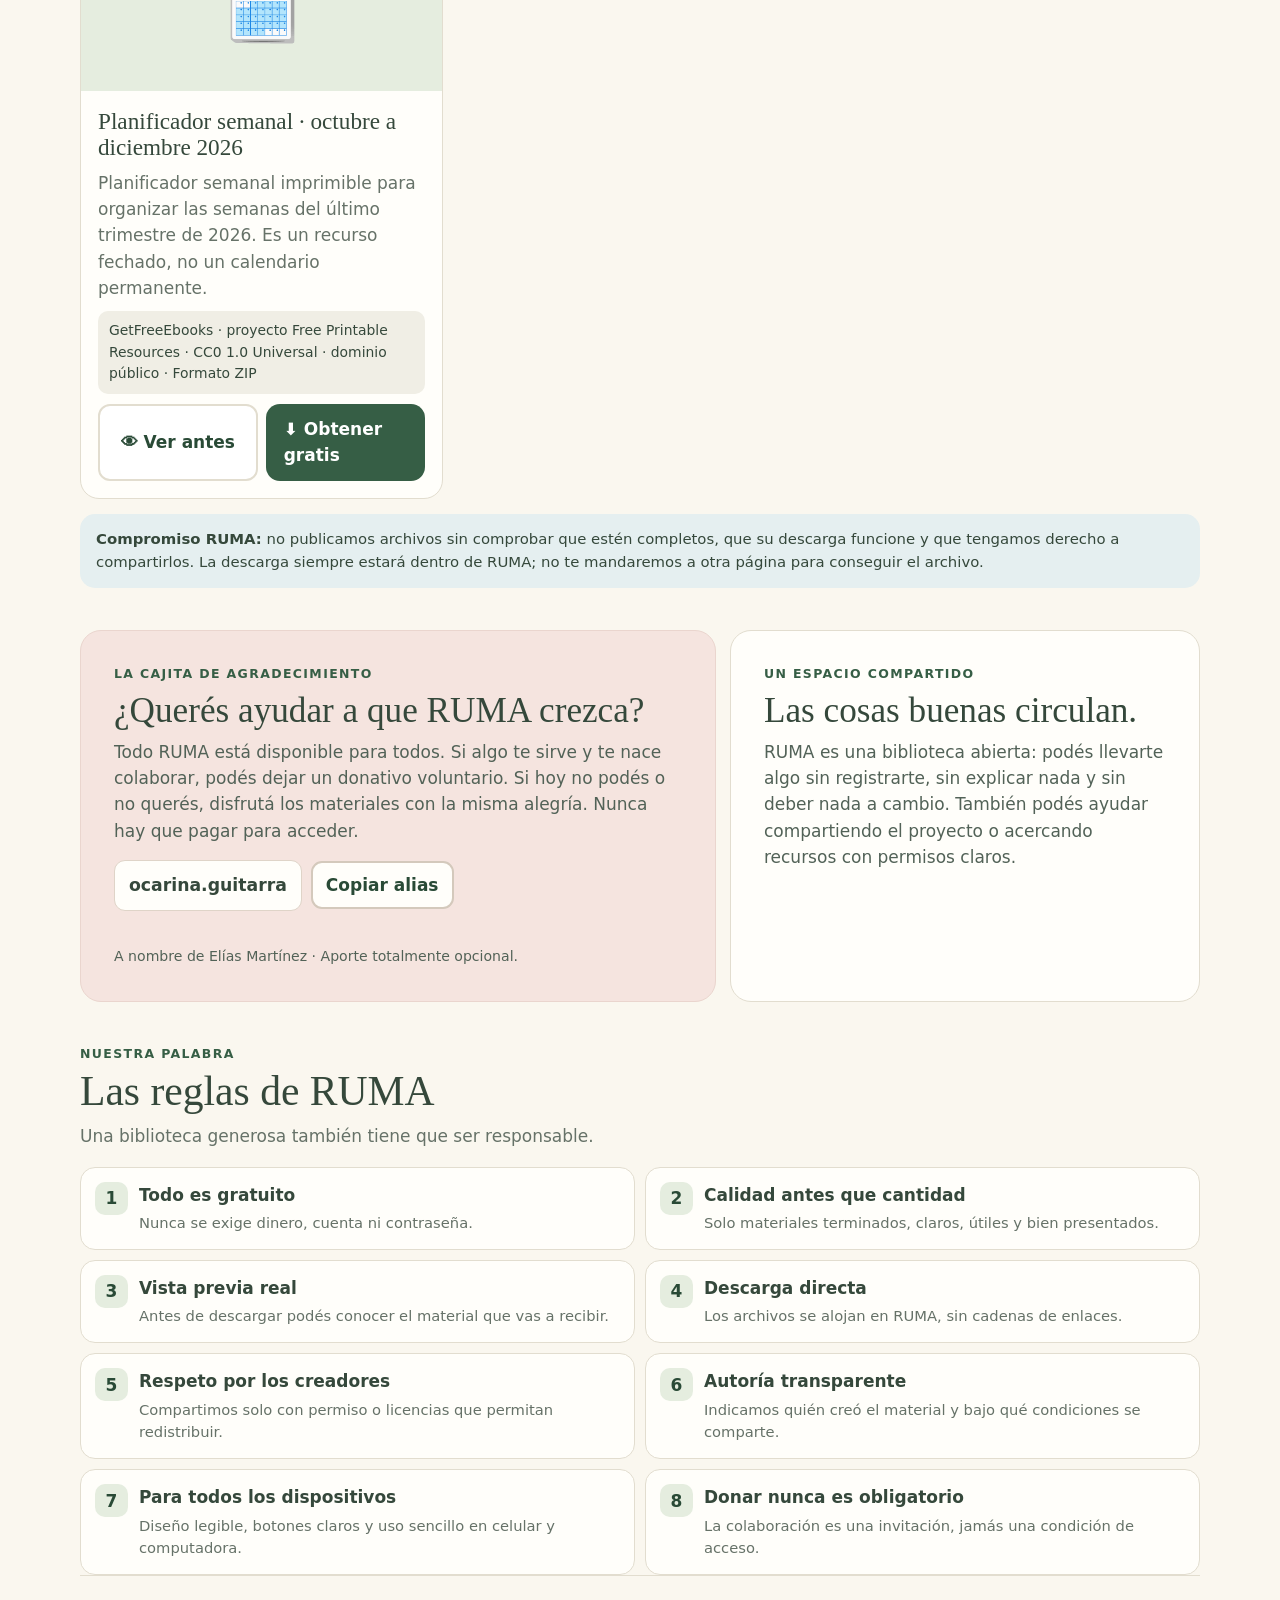
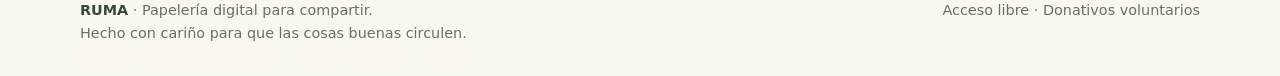
==== commit 3dedbd5e: "Simplificar fichas y permitir descargar desde la vista previa" ====
--- a/index.html
+++ b/index.html
@@ -14,7 +14,7 @@
 .values{display:grid;grid-template-columns:repeat(3,1fr);gap:12px;margin-top:13px}.value{padding:15px 17px;border:1px solid var(--line);border-radius:16px;background:var(--white);font-weight:800}.value span{display:block;color:var(--muted);font-size:.9rem;font-weight:500}
 section{padding-top:42px}.heading{margin-bottom:18px}.heading h2{font-size:clamp(1.9rem,4vw,2.6rem);margin:5px 0 8px}.heading p{margin:0;color:var(--muted);max-width:720px}
 .doors{display:grid;grid-template-columns:repeat(3,1fr);gap:13px}.door{display:flex;align-items:center;gap:13px;padding:17px;border-radius:18px;background:var(--white);border:1px solid var(--line);text-align:left;color:var(--ink);cursor:pointer;min-height:94px}.door:hover{transform:translateY(-2px);border-color:#aab99f}.door[aria-pressed="true"]{background:var(--mint);border-color:#8ca58b}.door-icon{flex:0 0 49px;height:49px;display:grid;place-items:center;border-radius:15px;background:var(--mint);font-size:1.7rem}.door:nth-child(2) .door-icon{background:var(--yellow)}.door:nth-child(3) .door-icon{background:var(--pink)}.door:nth-child(4) .door-icon{background:var(--blue)}.door:nth-child(5) .door-icon{background:var(--purple)}.door:nth-child(6) .door-icon{background:#eee8d9}.door strong{display:block;font-size:1.02rem}.door small{color:var(--muted);display:block;font-size:.86rem}
-.tools{display:flex;gap:11px;align-items:center;flex-wrap:wrap;margin:18px 0 10px}.search{flex:1;min-width:220px;min-height:52px;padding:11px 15px;border:2px solid var(--line);border-radius:14px;background:white;color:var(--ink)}.filters{display:flex;gap:8px;flex-wrap:wrap}.filter{border:2px solid var(--line);border-radius:13px;background:var(--white);padding:9px 13px;min-height:43px;font-weight:750;color:var(--ink);cursor:pointer}.filter[aria-pressed="true"]{background:var(--mint);border-color:#91a98c}.count{font-size:.92rem;color:var(--muted);margin:10px 0}.catalog{display:grid;grid-template-columns:repeat(3,minmax(0,1fr));gap:15px}.resource{border:1px solid var(--line);background:var(--white);border-radius:19px;overflow:hidden;display:flex;flex-direction:column}.resource-art{min-height:158px;display:grid;place-items:center;background:var(--mint);font-size:3.8rem;overflow:hidden}.resource-art img{width:100%;height:190px;object-fit:contain;background:#f4f1e8}.resource-actions{display:grid;grid-template-columns:1fr 1fr;gap:8px;width:100%}.preview-btn{min-height:46px;padding:9px 10px;border:2px solid var(--line);border-radius:12px;background:white;color:var(--green2);font-weight:800;cursor:pointer}.preview-layer{position:fixed;inset:0;z-index:20;background:#17251ddd;display:none;align-items:center;justify-content:center;padding:14px}.preview-layer.open{display:flex}.preview-panel{width:min(900px,100%);max-height:94vh;overflow:auto;background:var(--paper);border-radius:20px;padding:16px}.preview-head{display:flex;align-items:center;justify-content:space-between;gap:12px;margin-bottom:12px}.preview-head h2{font-size:1.45rem;margin:0}.preview-close{min-height:44px;padding:8px 13px;border:0;border-radius:10px;background:var(--green);color:white;font-weight:800}.preview-content{min-height:220px;display:grid;place-items:center;background:#eae7de;border-radius:12px;overflow:hidden}.preview-content img{display:block;max-width:100%;max-height:68vh;object-fit:contain}.preview-content iframe{width:100%;height:68vh;border:0;background:white}.preview-caption{color:var(--muted);font-size:.9rem;margin:10px 2px 0}.resource-body{padding:17px;display:flex;flex-direction:column;align-items:flex-start;gap:10px;flex:1}.resource h3{font-size:1.45rem;margin:0}.resource p{margin:0;color:var(--muted)}.meta{background:#f0eee5;border-radius:10px;padding:9px 11px;font-size:.87rem;width:100%}.download{width:100%;margin-top:auto}.empty{grid-column:1/-1;padding:clamp(24px,4vw,40px);text-align:center;border:2px dashed #cbd3c4;border-radius:21px;background:var(--white)}.empty .symbol{font-size:3.3rem}.empty h3{font-size:1.8rem;margin:8px 0}.empty p{max-width:660px;margin:0 auto;color:var(--muted)}.note{margin-top:15px;background:var(--blue);padding:14px 16px;border-radius:15px;font-size:.93rem}
+.tools{display:flex;gap:11px;align-items:center;flex-wrap:wrap;margin:18px 0 10px}.search{flex:1;min-width:220px;min-height:52px;padding:11px 15px;border:2px solid var(--line);border-radius:14px;background:white;color:var(--ink)}.filters{display:flex;gap:8px;flex-wrap:wrap}.filter{border:2px solid var(--line);border-radius:13px;background:var(--white);padding:9px 13px;min-height:43px;font-weight:750;color:var(--ink);cursor:pointer}.filter[aria-pressed="true"]{background:var(--mint);border-color:#91a98c}.count{font-size:.92rem;color:var(--muted);margin:10px 0}.catalog{display:grid;grid-template-columns:repeat(3,minmax(0,1fr));gap:15px}.resource{border:1px solid var(--line);background:var(--white);border-radius:19px;overflow:hidden;display:flex;flex-direction:column}.resource-art{min-height:158px;display:grid;place-items:center;background:var(--mint);font-size:3.8rem;overflow:hidden}.resource-art img{width:100%;height:190px;object-fit:contain;background:#f4f1e8}.resource-actions{display:grid;grid-template-columns:1fr 1fr;gap:8px;width:100%}.preview-btn{min-height:46px;padding:9px 10px;border:2px solid var(--line);border-radius:12px;background:white;color:var(--green2);font-weight:800;cursor:pointer}.preview-layer{position:fixed;inset:0;z-index:20;background:#17251ddd;display:none;align-items:center;justify-content:center;padding:14px}.preview-layer.open{display:flex}.preview-panel{width:min(900px,100%);max-height:94vh;overflow:auto;background:var(--paper);border-radius:20px;padding:16px}.preview-head{display:flex;align-items:center;justify-content:space-between;gap:12px;margin-bottom:12px}.preview-head h2{font-size:1.45rem;margin:0}.preview-close{min-height:44px;padding:8px 13px;border:0;border-radius:10px;background:var(--green);color:white;font-weight:800}.preview-content{min-height:220px;display:grid;place-items:center;background:#eae7de;border-radius:12px;overflow:hidden}.preview-content img{display:block;max-width:100%;max-height:68vh;object-fit:contain}.preview-content iframe{width:100%;height:68vh;border:0;background:white}.preview-caption{color:var(--muted);font-size:.9rem;margin:10px 2px 0}.preview-caption a{color:var(--green);font-weight:800}.preview-actions{display:flex;justify-content:flex-end;margin-top:12px}.resource-body{padding:17px;display:flex;flex-direction:column;align-items:flex-start;gap:10px;flex:1}.resource h3{font-size:1.45rem;margin:0}.resource p{margin:0;color:var(--muted)}.meta{background:#f0eee5;border-radius:10px;padding:9px 11px;font-size:.87rem;width:100%}.download{width:100%;margin-top:auto}.empty{grid-column:1/-1;padding:clamp(24px,4vw,40px);text-align:center;border:2px dashed #cbd3c4;border-radius:21px;background:var(--white)}.empty .symbol{font-size:3.3rem}.empty h3{font-size:1.8rem;margin:8px 0}.empty p{max-width:660px;margin:0 auto;color:var(--muted)}.note{margin-top:15px;background:var(--blue);padding:14px 16px;border-radius:15px;font-size:.93rem}
 .support{display:grid;grid-template-columns:1.15fr .85fr;gap:14px}.support-card{padding:clamp(21px,4vw,33px);border-radius:21px;background:var(--pink);border:1px solid #ead5ce}.support-card.alt{background:var(--white);border-color:var(--line)}.support-card h2{font-size:clamp(1.7rem,4vw,2.2rem);margin:8px 0}.support-card p{margin:0;color:#526257}.aliasrow{display:flex;gap:9px;align-items:center;flex-wrap:wrap;margin-top:16px}.alias{padding:11px 14px;background:var(--white);border:1px solid #dfd4c8;border-radius:11px;font-size:1.08rem;font-weight:900}.copy{min-height:46px;padding:9px 13px;border-radius:11px;border:2px solid #d4c9bc;background:var(--white);font-weight:800;color:var(--green2);cursor:pointer}.status{min-height:1.4em;font-size:.9rem;color:var(--green2);margin-top:8px}
 .rules{display:grid;grid-template-columns:repeat(2,1fr);gap:10px}.rule{display:flex;gap:11px;padding:14px;border:1px solid var(--line);border-radius:15px;background:var(--white)}.num{flex:0 0 33px;height:33px;display:grid;place-items:center;background:var(--mint);border-radius:10px;font-weight:900;color:var(--green2)}.rule strong{display:block}.rule p{margin:4px 0 0;color:var(--muted);font-size:.92rem}
 footer{margin-top:42px;padding:23px 0 32px;border-top:1px solid var(--line);display:flex;justify-content:space-between;gap:10px;flex-wrap:wrap;color:var(--muted);font-size:.9rem}footer strong{color:var(--ink)}
@@ -67,18 +67,18 @@
 <article class="rule"><span class="num">8</span><div><strong>Donar nunca es obligatorio</strong><p>La colaboración es una invitación, jamás una condición de acceso.</p></div></article>
 </div></section>
 </main>
-<div class="preview-layer" id="previewLayer" role="dialog" aria-modal="true" aria-labelledby="previewTitle"><div class="preview-panel"><div class="preview-head"><h2 id="previewTitle">Vista previa</h2><button class="preview-close" id="previewClose" type="button">Cerrar ✕</button></div><div class="preview-content" id="previewContent"></div><p class="preview-caption" id="previewCaption"></p></div></div>
+<div class="preview-layer" id="previewLayer" role="dialog" aria-modal="true" aria-labelledby="previewTitle"><div class="preview-panel"><div class="preview-head"><h2 id="previewTitle">Vista previa</h2><button class="preview-close" id="previewClose" type="button">Cerrar ✕</button></div><div class="preview-content" id="previewContent"></div><p class="preview-caption" id="previewCaption"></p><div class="preview-actions"><a class="btn primary" id="previewDownload" href="#">⬇ Obtener gratis</a></div></div></div>
 <footer class="wrap"><div><strong>RUMA</strong> · Papelería digital para compartir.<br>Hecho con cariño para que las cosas buenas circulen.</div><div>Acceso libre · Donativos voluntarios</div></footer>
 <script>
 const catalog=document.getElementById('catalog'),search=document.getElementById('search'),count=document.getElementById('count');
-const previewLayer=document.getElementById('previewLayer'),previewContent=document.getElementById('previewContent'),previewTitle=document.getElementById('previewTitle'),previewCaption=document.getElementById('previewCaption');
+const previewLayer=document.getElementById('previewLayer'),previewContent=document.getElementById('previewContent'),previewTitle=document.getElementById('previewTitle'),previewCaption=document.getElementById('previewCaption'),previewDownload=document.getElementById('previewDownload');
 let resources=[],category='todo',filter='todo';
 function localAsset(path){return typeof path==='string'&&path.length>0&&!/^(https?:|data:|javascript:|\/\/)/i.test(path)&&!path.includes('..');}
 function validRecord(r){return r&&r.id&&r.title&&r.description&&['comercial','escolar','creativa','personal','infantil','decorativa'].includes(r.category)&&r.creator&&r.license&&r.licenseUrl&&r.source&&r.attribution&&r.rightsNote&&localAsset(r.file)&&localAsset(r.preview)&&r.added;}
 function closePreview(){previewLayer.classList.remove('open');previewContent.replaceChildren();}
 function showPreview(r){
  previewTitle.textContent=r.title;
- previewCaption.textContent=r.attribution+' · Fuente: '+r.source;
+ previewCaption.replaceChildren();const credit=document.createElement('span');credit.textContent=r.attribution+' · '+r.license;const sourceLink=document.createElement('a');sourceLink.href=r.source;sourceLink.target='_blank';sourceLink.rel='noopener noreferrer';sourceLink.textContent='Ver procedencia';previewCaption.append(credit,document.createTextNode(' · '),sourceLink);previewDownload.href=r.file;previewDownload.setAttribute('download','');
  previewContent.replaceChildren();
  if(/\.pdf($|[?#])/i.test(r.preview)){const frame=document.createElement('iframe');frame.src=r.preview+'#toolbar=1&navpanes=0';frame.title='Vista previa de '+r.title;previewContent.append(frame);}
  else{const img=document.createElement('img');img.src=r.preview;img.alt='Vista previa de '+r.title;previewContent.append(img);}
@@ -108,7 +108,7 @@
   const body=document.createElement('div');body.className='resource-body';
   const title=document.createElement('h3');title.textContent=r.title;
   const desc=document.createElement('p');desc.textContent=r.description;
-  const meta=document.createElement('div');meta.className='meta';meta.textContent=r.attribution+' · '+r.license+' · Formato '+r.file.split('.').pop().toUpperCase();
+  const meta=document.createElement('div');meta.className='meta';meta.textContent=r.creator+' · '+r.license+' · Formato '+r.file.split('.').pop().toUpperCase();
   const actions=document.createElement('div');actions.className='resource-actions';
   const preview=document.createElement('button');preview.className='preview-btn';preview.type='button';preview.textContent='👁 Ver antes';preview.addEventListener('click',()=>showPreview(r));
   const link=document.createElement('a');link.className='btn primary download';link.href=r.file;link.setAttribute('download','');link.textContent='⬇ Obtener gratis';
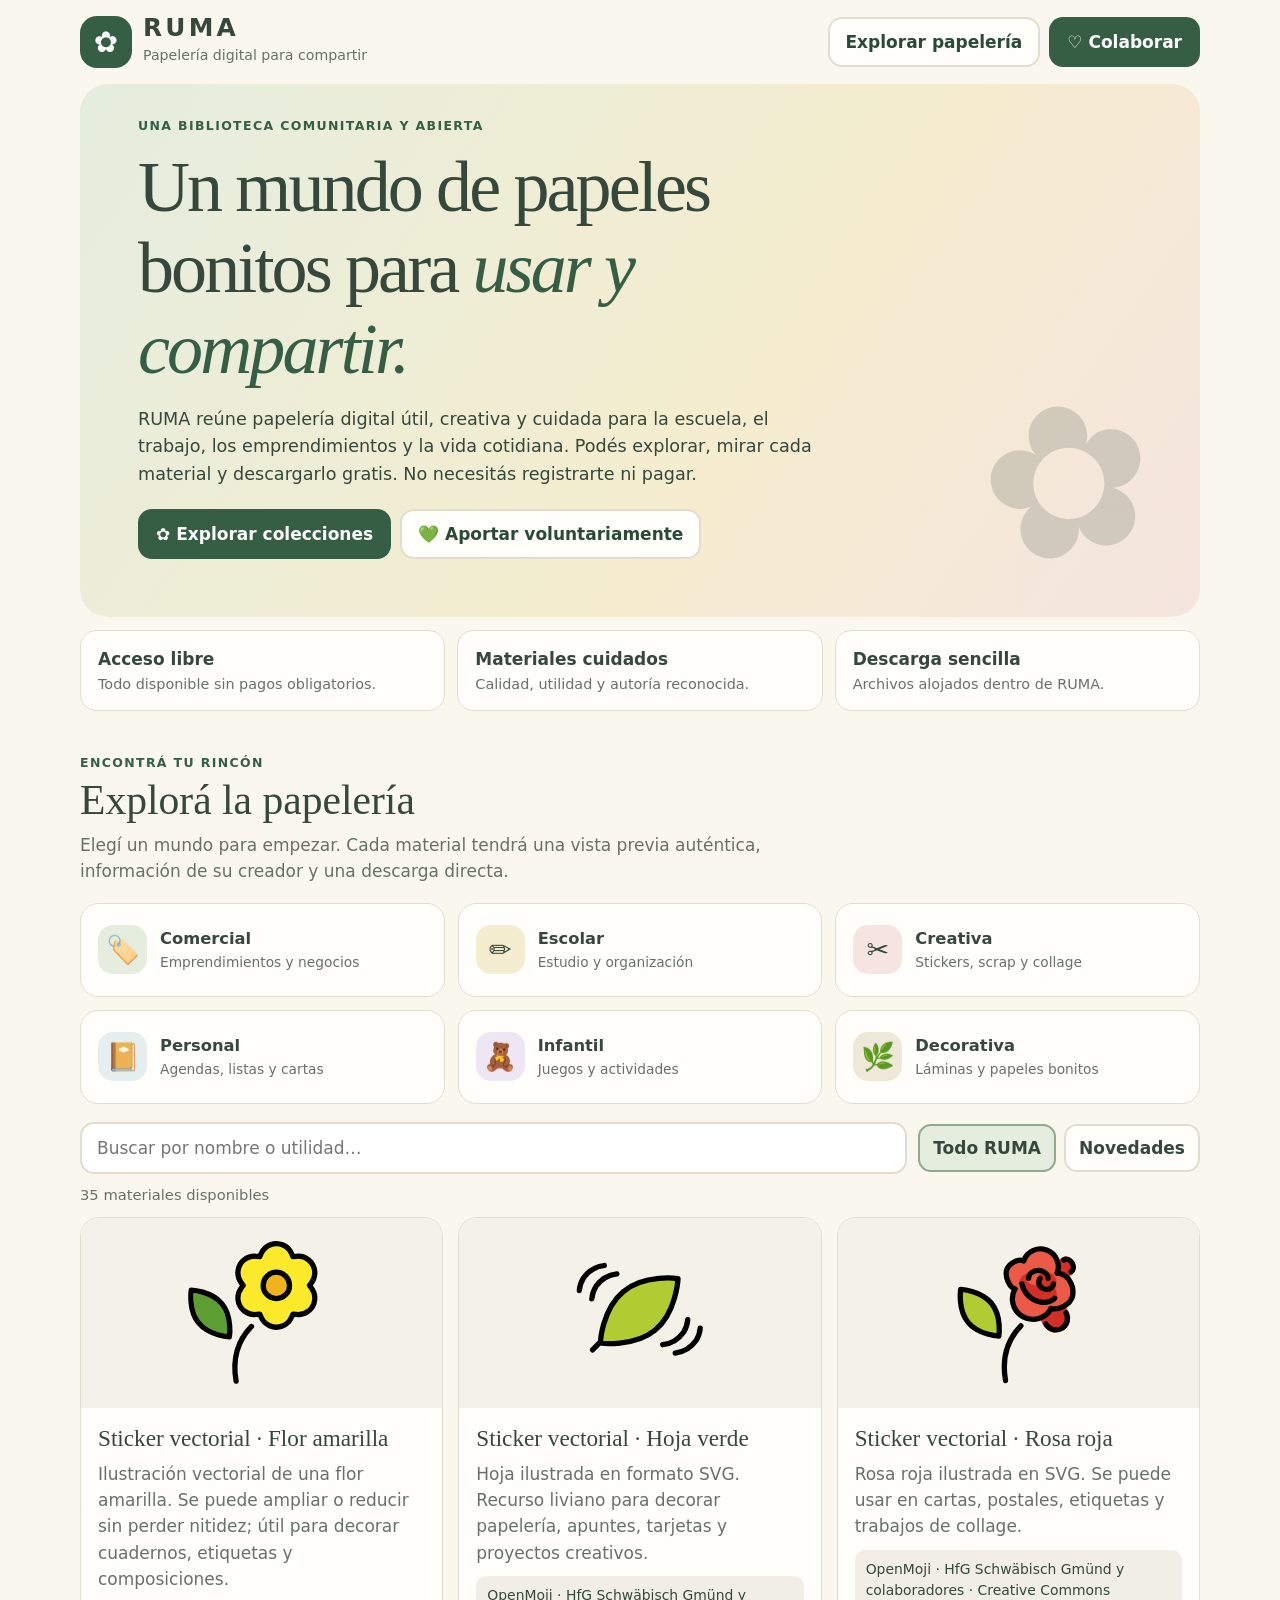
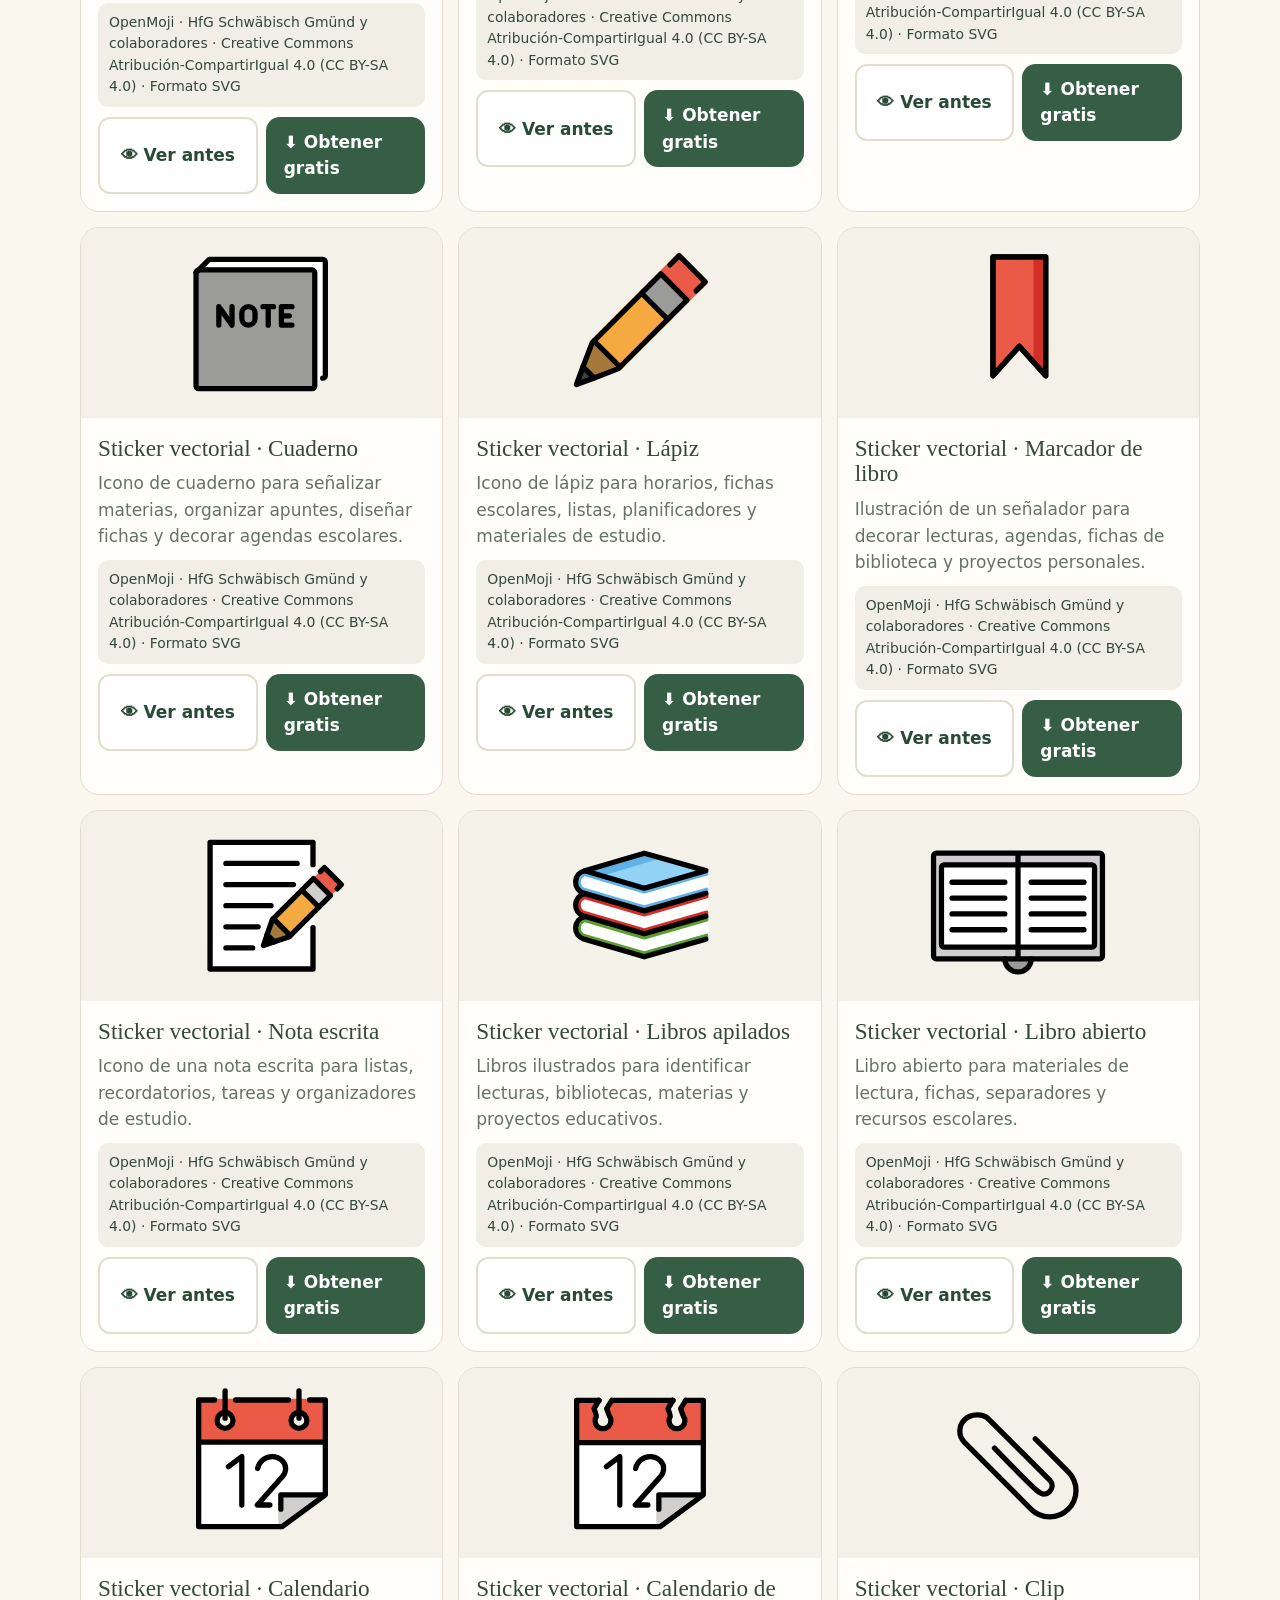
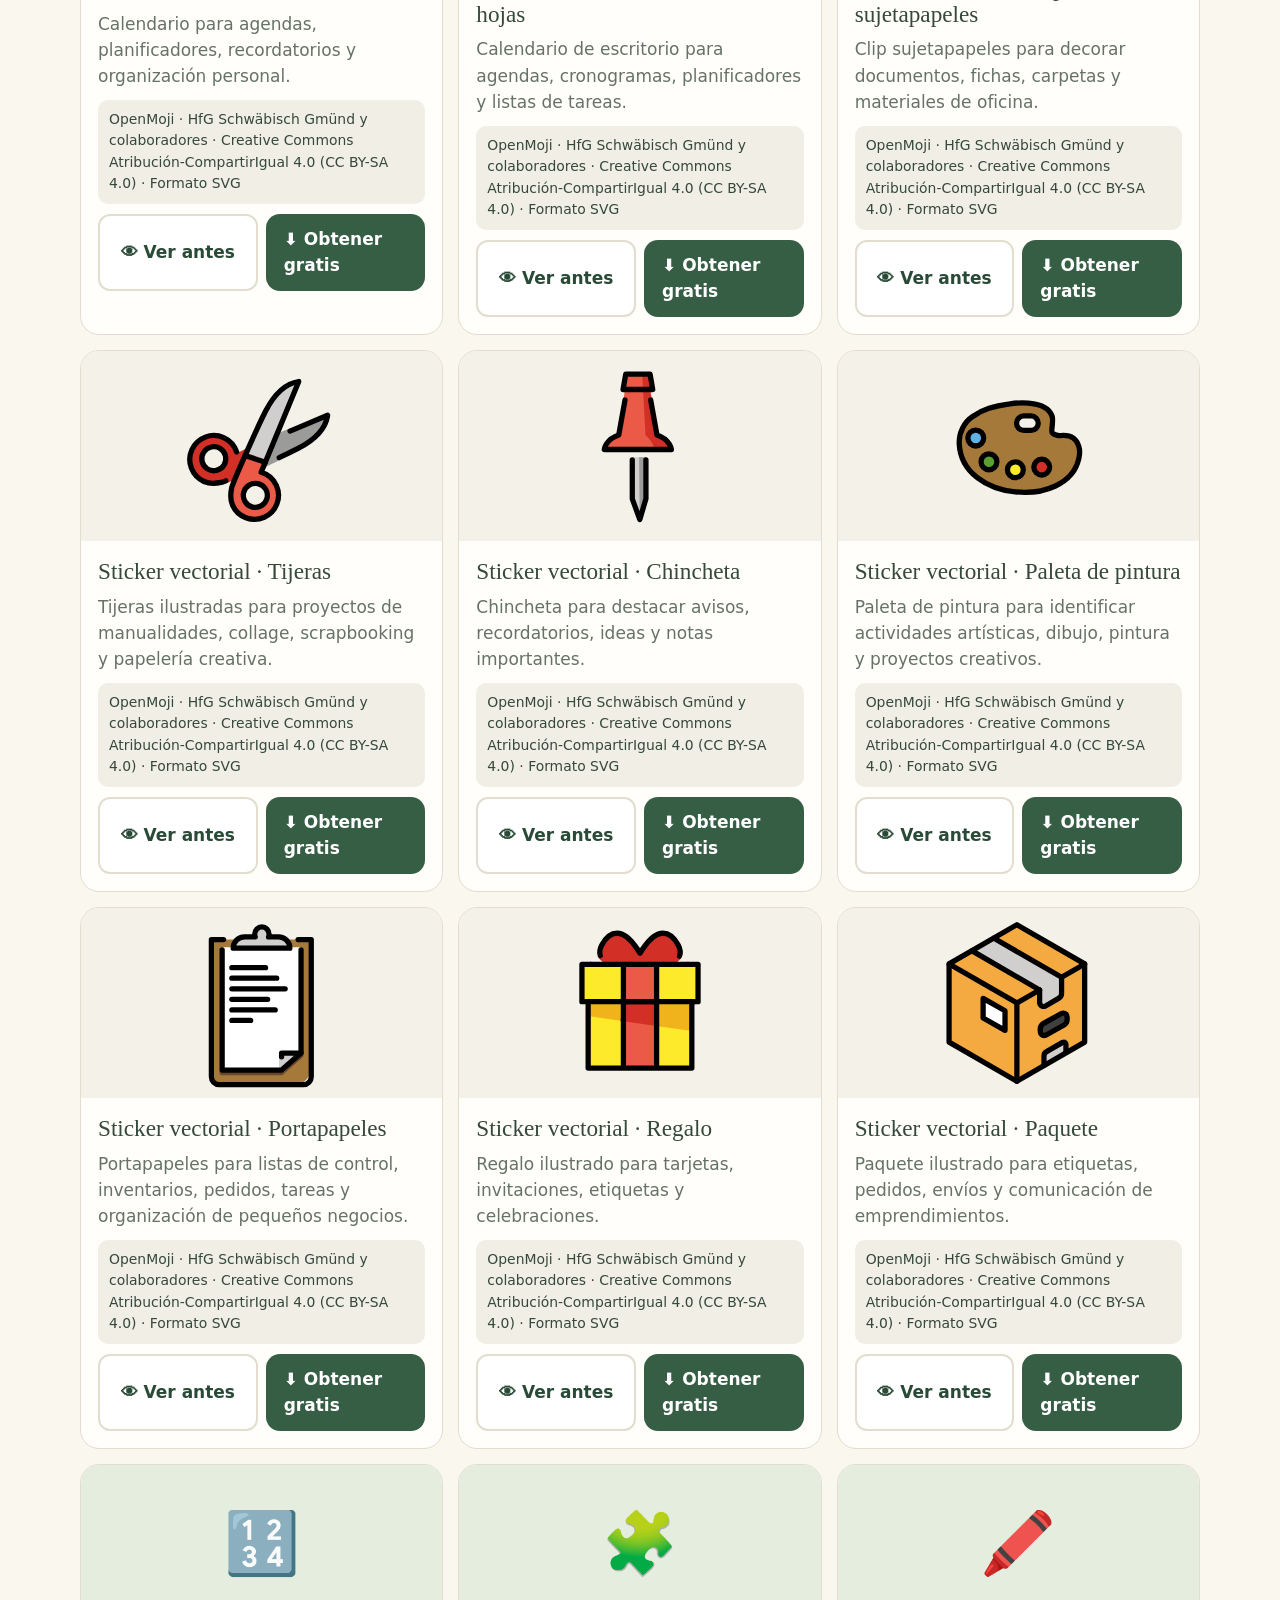
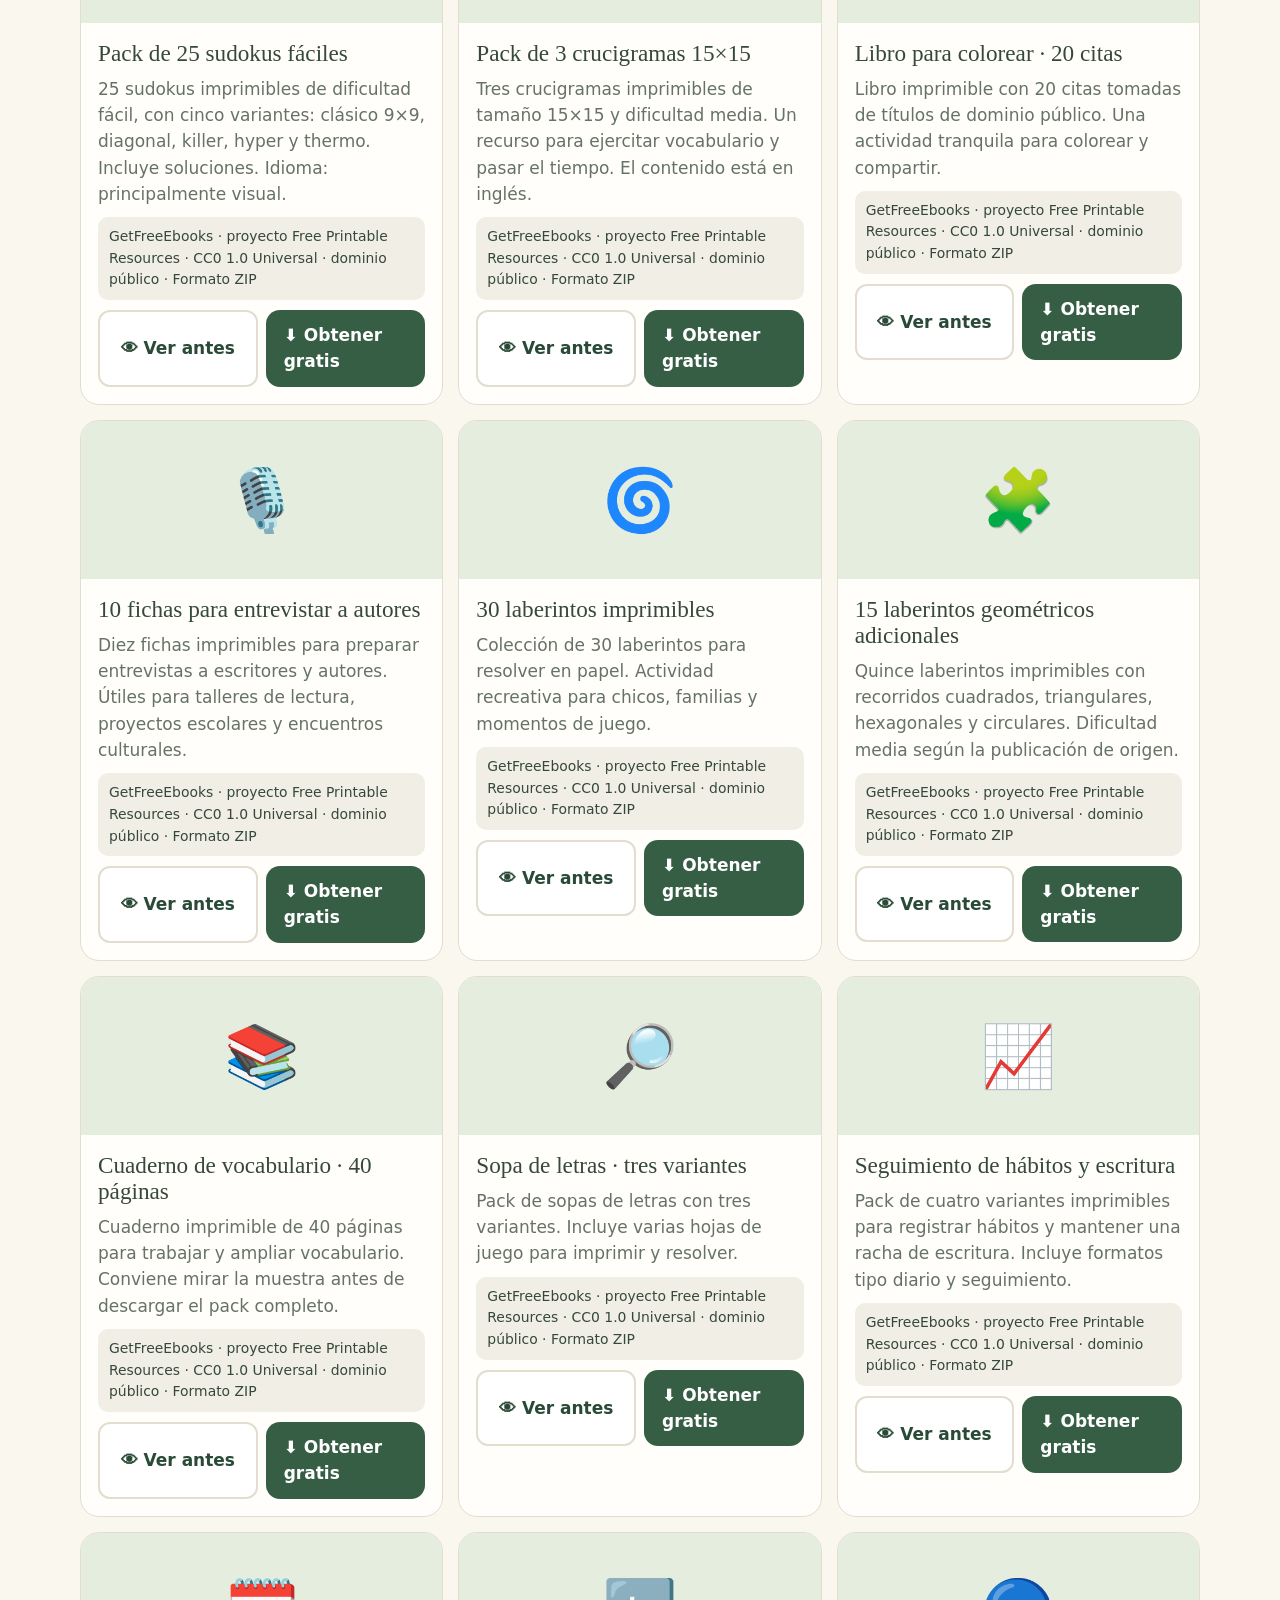
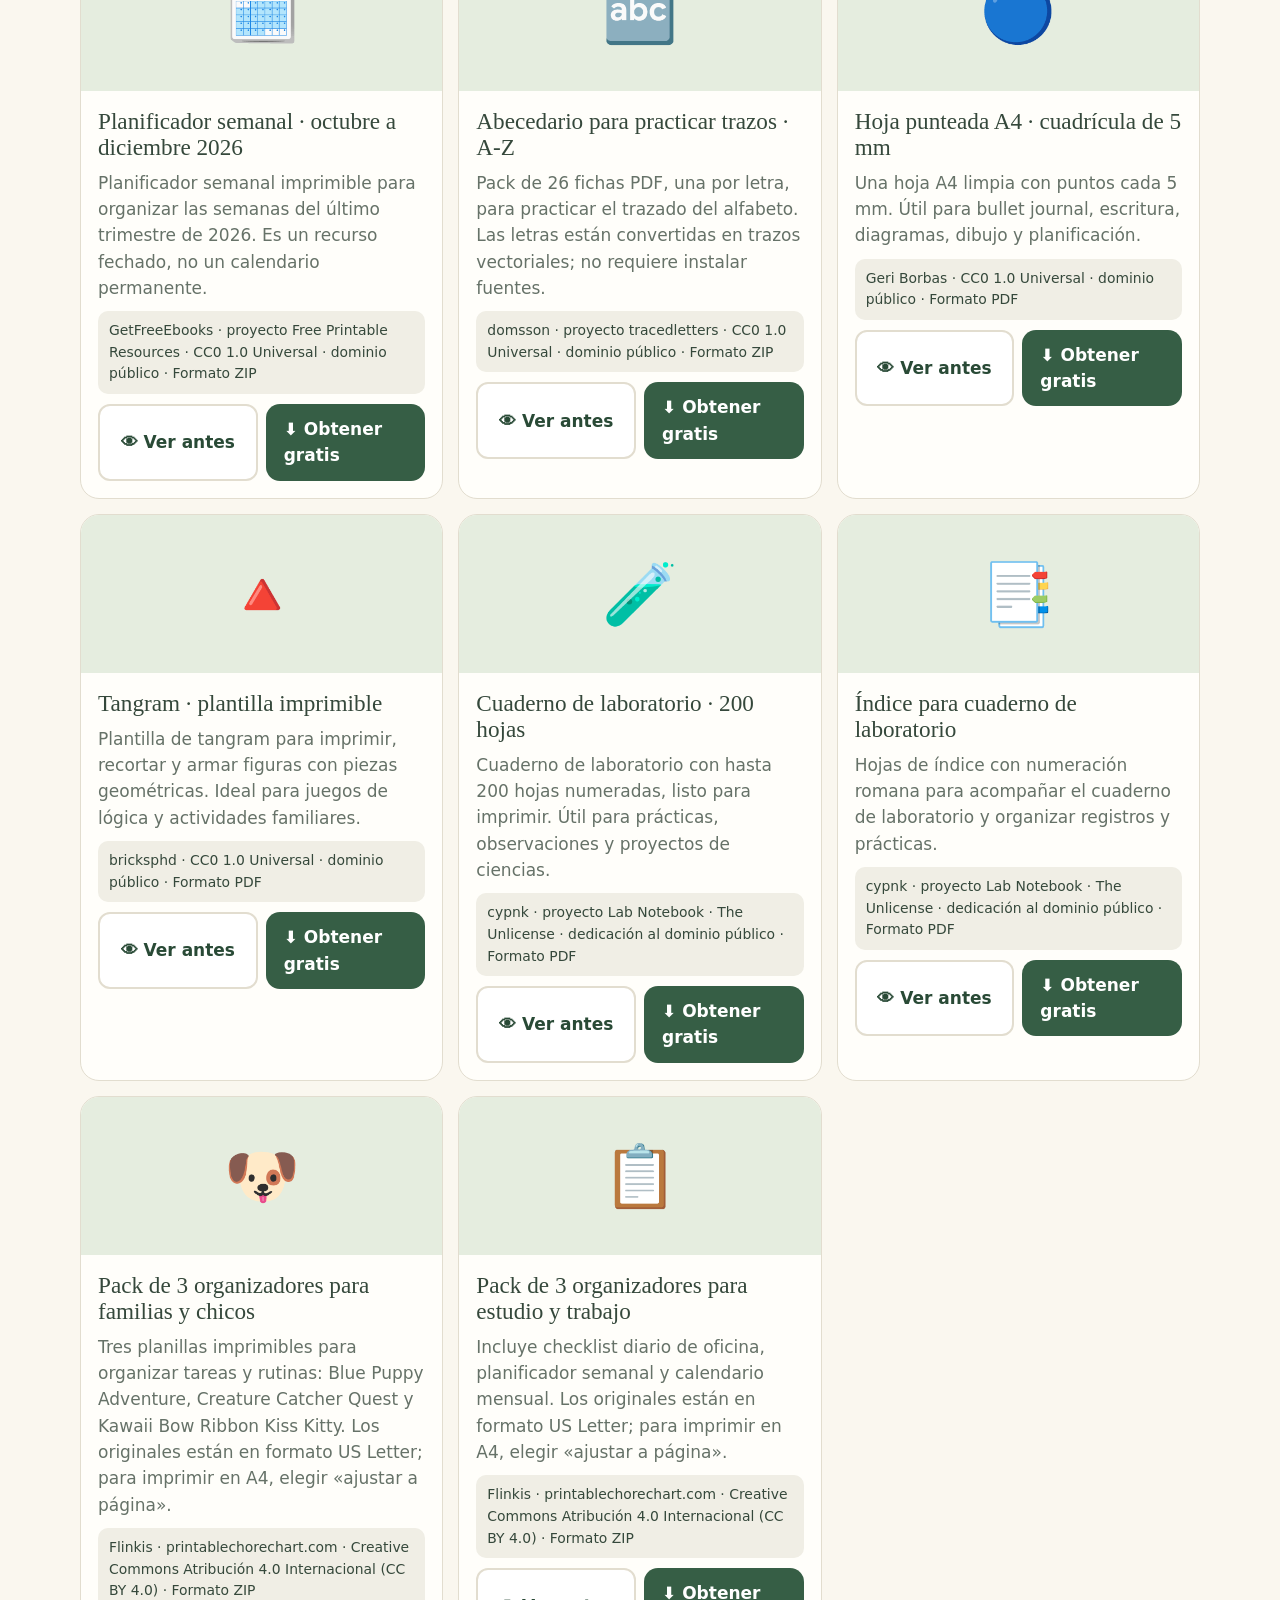
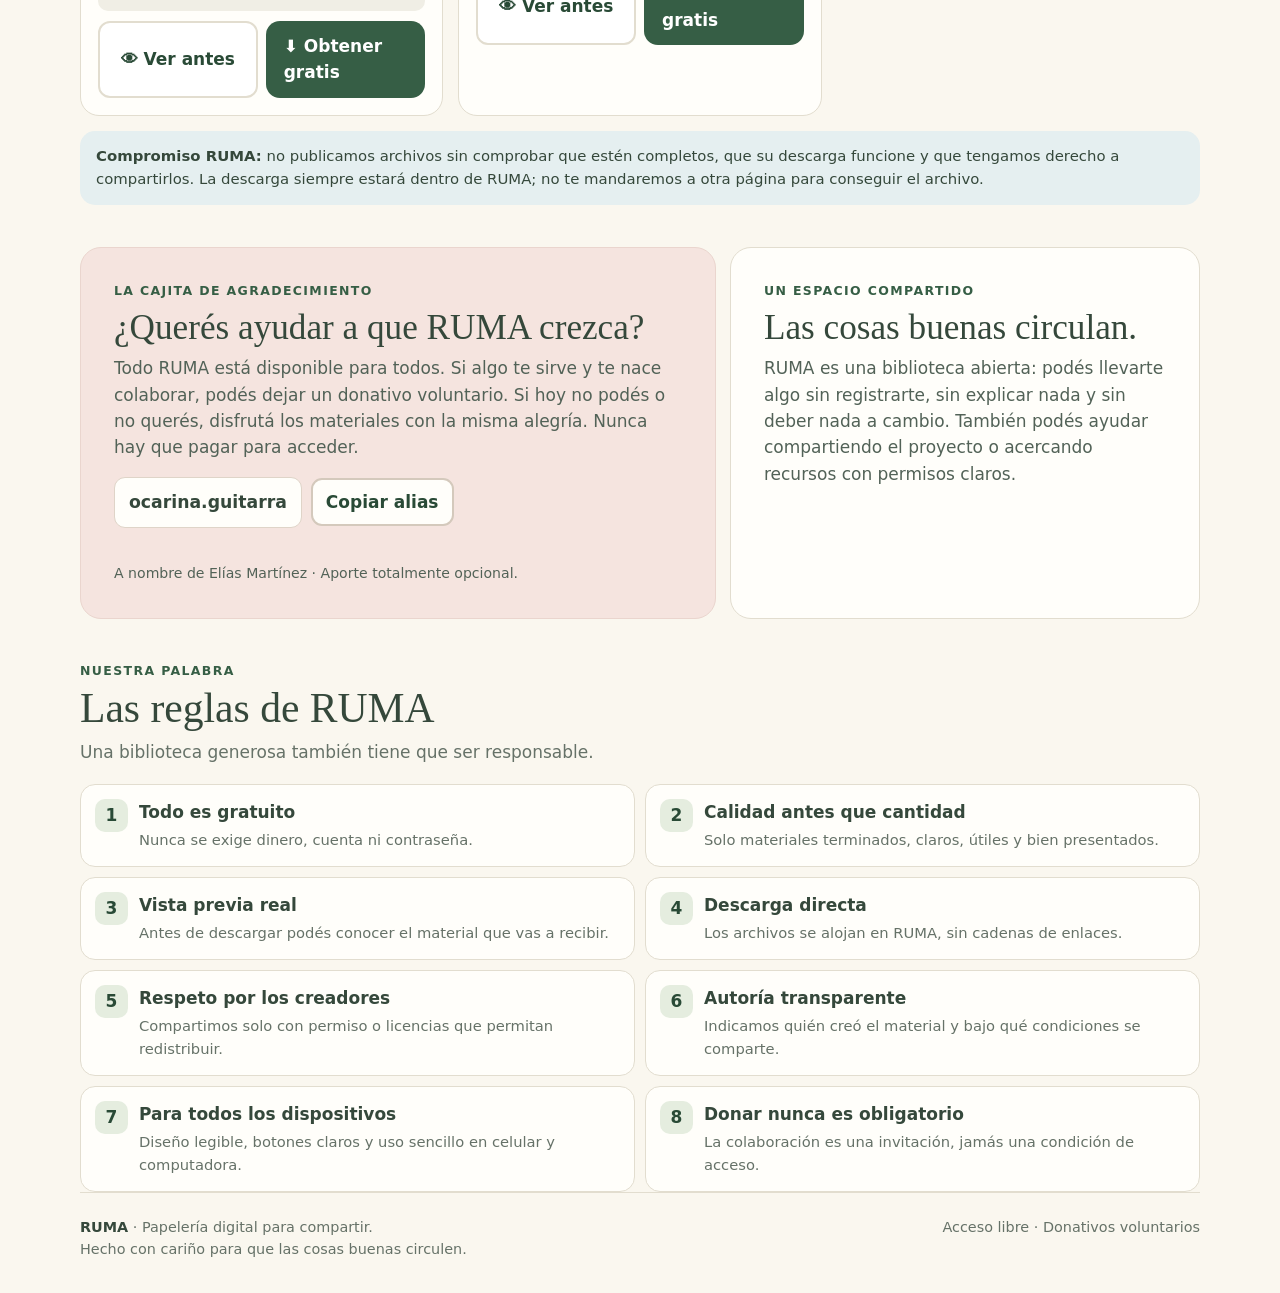
==== commit 1aa97bad: "Actualizar estado inicial para reflejar catálogo cargado" ====
--- a/index.html
+++ b/index.html
@@ -47,8 +47,8 @@
 <button class="door" data-category="decorativa" aria-pressed="false"><span class="door-icon">🌿</span><span><strong>Decorativa</strong><small>Láminas y papeles bonitos</small></span></button>
 </div>
 <div class="tools"><input class="search" id="search" type="search" placeholder="Buscar por nombre o utilidad…" aria-label="Buscar materiales"><div class="filters" role="group" aria-label="Filtros"><button class="filter" data-filter="todo" aria-pressed="true">Todo RUMA</button><button class="filter" data-filter="recientes" aria-pressed="false">Novedades</button></div></div>
-<div class="count" id="count" aria-live="polite">Preparando la primera selección de papelería.</div>
-<div class="catalog" id="catalog"><div class="empty"><div class="symbol">🗂️</div><h3>Estamos armando los primeros estantes</h3><p>Preferimos incorporar pocos materiales excelentes antes que llenar RUMA con archivos incompletos, dudosos o que no aporten valor. Muy pronto cada colección tendrá materiales listos para mirar y descargar.</p></div></div>
+<div class="count" id="count" aria-live="polite">Cargando materiales de RUMA…</div>
+<div class="catalog" id="catalog"><div class="empty"><div class="symbol">🌷</div><h3>Un momento, estamos acomodando los estantes</h3><p>El catálogo se está cargando. En unos segundos vas a poder explorar, mirar y obtener los materiales gratuitos.</p></div></div><noscript><div class="note">Para mostrar el catálogo interactivo, activá JavaScript en tu navegador. No necesitás registrarte ni instalar nada.</div></noscript>
 <div class="note"><strong>Compromiso RUMA:</strong> no publicamos archivos sin comprobar que estén completos, que su descarga funcione y que tengamos derecho a compartirlos. La descarga siempre estará dentro de RUMA; no te mandaremos a otra página para conseguir el archivo.</div>
 </section>
 <section id="colaborar"><div class="support">
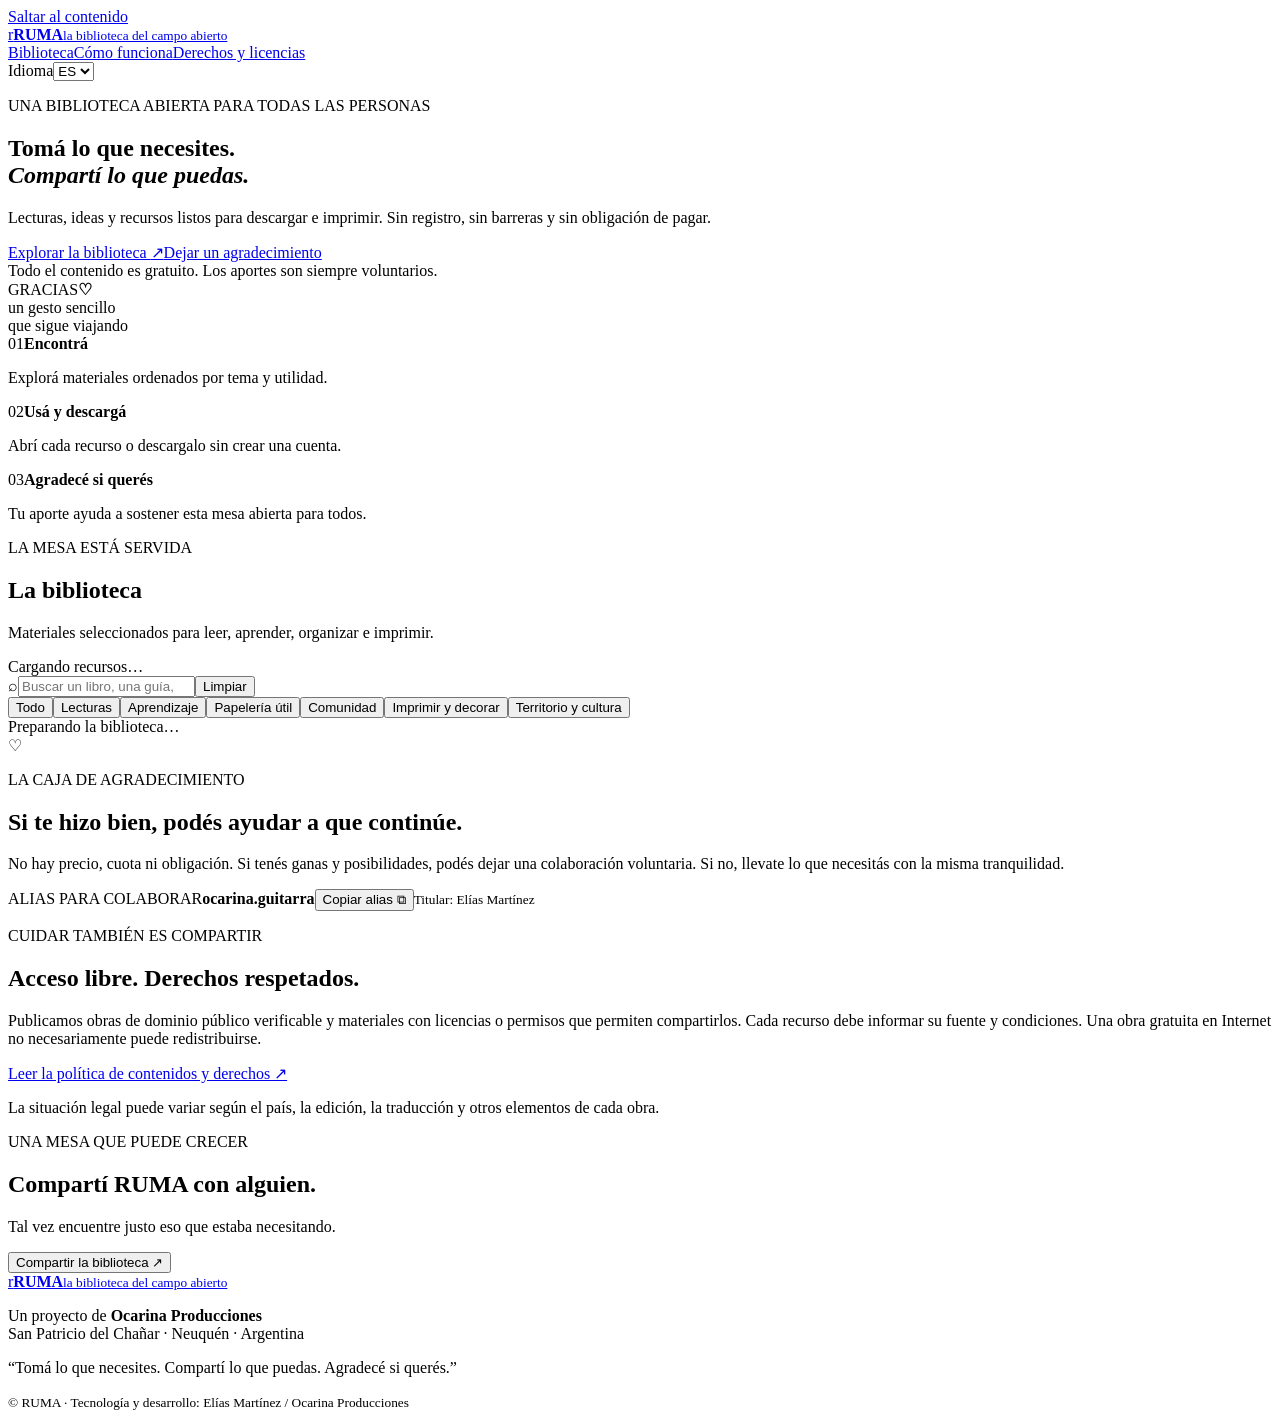
==== commit b3734c73: "Crear portada y experiencia principal de la biblioteca RUMA" ====
--- a/index.html
+++ b/index.html
@@ -1,129 +1,39 @@
 <!doctype html>
 <html lang="es">
 <head>
-<meta charset="utf-8">
-<meta name="viewport" content="width=device-width, initial-scale=1">
-<meta name="theme-color" content="#f7f3e9">
-<meta name="description" content="RUMA: biblioteca comunitaria y gratuita de papelería digital para imprimir, guardar y compartir.">
-<title>RUMA — Papelería digital para compartir</title>
-<style>
-:root{--paper:#faf7ef;--ink:#35483b;--muted:#667268;--green:#365e45;--green2:#294a36;--mint:#e5eddf;--pink:#f5e4df;--yellow:#f5edcf;--blue:#e5eff0;--line:#e2ddcf;--white:#fffefa;--purple:#eee7f3;--focus:#8157a2}
-*{box-sizing:border-box}html{scroll-behavior:smooth;scroll-padding-top:18px}body{margin:0;background:var(--paper);color:var(--ink);font:17px/1.55 system-ui,-apple-system,"Segoe UI",sans-serif}a{color:inherit}button,input{font:inherit}button:focus-visible,a:focus-visible,input:focus-visible{outline:3px solid var(--focus);outline-offset:3px}.wrap{width:min(1120px,calc(100% - 28px));margin:auto}
-header{display:flex;align-items:center;justify-content:space-between;gap:12px;padding:16px 0}.brand{display:flex;gap:11px;align-items:center;text-decoration:none}.logo{width:52px;height:52px;border-radius:17px;background:var(--green);color:white;display:grid;place-items:center;font-size:29px}.brand b{display:block;font-size:1.55rem;letter-spacing:.13em;line-height:1}.brand small{color:var(--muted)}.nav{display:flex;gap:9px;flex-wrap:wrap}.btn{display:inline-flex;align-items:center;justify-content:center;gap:7px;min-height:46px;padding:10px 16px;border:2px solid transparent;border-radius:14px;text-decoration:none;font-weight:800;cursor:pointer}.primary{background:var(--green);color:white}.primary:hover{background:var(--green2)}.soft{background:var(--white);border-color:var(--line);color:var(--green2)}
-.hero{position:relative;overflow:hidden;border-radius:28px;padding:clamp(25px,5vw,58px);background:linear-gradient(125deg,#e5eddf 0%,#f5edcf 58%,#f5e4df 100%)}.hero-inner{max-width:760px;position:relative;z-index:1}.eyebrow{text-transform:uppercase;letter-spacing:.11em;font-size:.78rem;font-weight:850;color:var(--green)}h1,h2,h3{font-family:Georgia,"Times New Roman",serif;font-weight:500;line-height:1.12}h1{font-size:clamp(2.45rem,7vw,4.5rem);letter-spacing:-.04em;margin:12px 0 17px}h1 em{color:var(--green)}.hero p{font-size:1.1rem;max-width:690px;margin:0 0 21px}.hero-art{position:absolute;right:4%;bottom:-25px;font-size:clamp(7rem,18vw,13rem);opacity:.18;transform:rotate(-13deg);pointer-events:none}
-.values{display:grid;grid-template-columns:repeat(3,1fr);gap:12px;margin-top:13px}.value{padding:15px 17px;border:1px solid var(--line);border-radius:16px;background:var(--white);font-weight:800}.value span{display:block;color:var(--muted);font-size:.9rem;font-weight:500}
-section{padding-top:42px}.heading{margin-bottom:18px}.heading h2{font-size:clamp(1.9rem,4vw,2.6rem);margin:5px 0 8px}.heading p{margin:0;color:var(--muted);max-width:720px}
-.doors{display:grid;grid-template-columns:repeat(3,1fr);gap:13px}.door{display:flex;align-items:center;gap:13px;padding:17px;border-radius:18px;background:var(--white);border:1px solid var(--line);text-align:left;color:var(--ink);cursor:pointer;min-height:94px}.door:hover{transform:translateY(-2px);border-color:#aab99f}.door[aria-pressed="true"]{background:var(--mint);border-color:#8ca58b}.door-icon{flex:0 0 49px;height:49px;display:grid;place-items:center;border-radius:15px;background:var(--mint);font-size:1.7rem}.door:nth-child(2) .door-icon{background:var(--yellow)}.door:nth-child(3) .door-icon{background:var(--pink)}.door:nth-child(4) .door-icon{background:var(--blue)}.door:nth-child(5) .door-icon{background:var(--purple)}.door:nth-child(6) .door-icon{background:#eee8d9}.door strong{display:block;font-size:1.02rem}.door small{color:var(--muted);display:block;font-size:.86rem}
-.tools{display:flex;gap:11px;align-items:center;flex-wrap:wrap;margin:18px 0 10px}.search{flex:1;min-width:220px;min-height:52px;padding:11px 15px;border:2px solid var(--line);border-radius:14px;background:white;color:var(--ink)}.filters{display:flex;gap:8px;flex-wrap:wrap}.filter{border:2px solid var(--line);border-radius:13px;background:var(--white);padding:9px 13px;min-height:43px;font-weight:750;color:var(--ink);cursor:pointer}.filter[aria-pressed="true"]{background:var(--mint);border-color:#91a98c}.count{font-size:.92rem;color:var(--muted);margin:10px 0}.catalog{display:grid;grid-template-columns:repeat(3,minmax(0,1fr));gap:15px}.resource{border:1px solid var(--line);background:var(--white);border-radius:19px;overflow:hidden;display:flex;flex-direction:column}.resource-art{min-height:158px;display:grid;place-items:center;background:var(--mint);font-size:3.8rem;overflow:hidden}.resource-art img{width:100%;height:190px;object-fit:contain;background:#f4f1e8}.resource-actions{display:grid;grid-template-columns:1fr 1fr;gap:8px;width:100%}.preview-btn{min-height:46px;padding:9px 10px;border:2px solid var(--line);border-radius:12px;background:white;color:var(--green2);font-weight:800;cursor:pointer}.preview-layer{position:fixed;inset:0;z-index:20;background:#17251ddd;display:none;align-items:center;justify-content:center;padding:14px}.preview-layer.open{display:flex}.preview-panel{width:min(900px,100%);max-height:94vh;overflow:auto;background:var(--paper);border-radius:20px;padding:16px}.preview-head{display:flex;align-items:center;justify-content:space-between;gap:12px;margin-bottom:12px}.preview-head h2{font-size:1.45rem;margin:0}.preview-close{min-height:44px;padding:8px 13px;border:0;border-radius:10px;background:var(--green);color:white;font-weight:800}.preview-content{min-height:220px;display:grid;place-items:center;background:#eae7de;border-radius:12px;overflow:hidden}.preview-content img{display:block;max-width:100%;max-height:68vh;object-fit:contain}.preview-content iframe{width:100%;height:68vh;border:0;background:white}.preview-caption{color:var(--muted);font-size:.9rem;margin:10px 2px 0}.preview-caption a{color:var(--green);font-weight:800}.preview-actions{display:flex;justify-content:flex-end;margin-top:12px}.resource-body{padding:17px;display:flex;flex-direction:column;align-items:flex-start;gap:10px;flex:1}.resource h3{font-size:1.45rem;margin:0}.resource p{margin:0;color:var(--muted)}.meta{background:#f0eee5;border-radius:10px;padding:9px 11px;font-size:.87rem;width:100%}.download{width:100%;margin-top:auto}.empty{grid-column:1/-1;padding:clamp(24px,4vw,40px);text-align:center;border:2px dashed #cbd3c4;border-radius:21px;background:var(--white)}.empty .symbol{font-size:3.3rem}.empty h3{font-size:1.8rem;margin:8px 0}.empty p{max-width:660px;margin:0 auto;color:var(--muted)}.note{margin-top:15px;background:var(--blue);padding:14px 16px;border-radius:15px;font-size:.93rem}
-.support{display:grid;grid-template-columns:1.15fr .85fr;gap:14px}.support-card{padding:clamp(21px,4vw,33px);border-radius:21px;background:var(--pink);border:1px solid #ead5ce}.support-card.alt{background:var(--white);border-color:var(--line)}.support-card h2{font-size:clamp(1.7rem,4vw,2.2rem);margin:8px 0}.support-card p{margin:0;color:#526257}.aliasrow{display:flex;gap:9px;align-items:center;flex-wrap:wrap;margin-top:16px}.alias{padding:11px 14px;background:var(--white);border:1px solid #dfd4c8;border-radius:11px;font-size:1.08rem;font-weight:900}.copy{min-height:46px;padding:9px 13px;border-radius:11px;border:2px solid #d4c9bc;background:var(--white);font-weight:800;color:var(--green2);cursor:pointer}.status{min-height:1.4em;font-size:.9rem;color:var(--green2);margin-top:8px}
-.rules{display:grid;grid-template-columns:repeat(2,1fr);gap:10px}.rule{display:flex;gap:11px;padding:14px;border:1px solid var(--line);border-radius:15px;background:var(--white)}.num{flex:0 0 33px;height:33px;display:grid;place-items:center;background:var(--mint);border-radius:10px;font-weight:900;color:var(--green2)}.rule strong{display:block}.rule p{margin:4px 0 0;color:var(--muted);font-size:.92rem}
-footer{margin-top:42px;padding:23px 0 32px;border-top:1px solid var(--line);display:flex;justify-content:space-between;gap:10px;flex-wrap:wrap;color:var(--muted);font-size:.9rem}footer strong{color:var(--ink)}
-@media(max-width:760px){.doors{grid-template-columns:repeat(2,1fr)}.catalog{grid-template-columns:repeat(2,1fr)}.values{grid-template-columns:1fr}.support{grid-template-columns:1fr}.hero-art{right:-12px;opacity:.12}}
-@media(max-width:520px){body{font-size:16px}.wrap{width:calc(100% - 20px)}header{align-items:flex-start}.logo{width:45px;height:45px;font-size:25px}.brand b{font-size:1.32rem}.brand small{font-size:.78rem}.nav{flex-direction:column;gap:5px}.nav .btn{min-height:39px;padding:6px 10px;font-size:.88rem}.hero{border-radius:21px;padding:25px 19px}.hero p{font-size:1.02rem}.doors{grid-template-columns:1fr}.door{min-height:78px;padding:13px}.catalog{grid-template-columns:1fr}.resource-art{min-height:125px}.tools{display:block}.search{width:100%;margin-bottom:9px}.filters{display:grid;grid-template-columns:repeat(2,1fr)}.filter{width:100%;padding:8px 5px;font-size:.9rem}.rules{grid-template-columns:1fr}section{padding-top:34px}.aliasrow{align-items:stretch}.alias{flex:1;text-align:center}.copy{width:100%}}
-@media(prefers-reduced-motion:reduce){html{scroll-behavior:auto}*{transition:none!important}}
-</style>
+<meta charset="utf-8"><meta name="viewport" content="width=device-width,initial-scale=1">
+<meta name="theme-color" content="#f4f0e6"><meta name="description" content="RUMA: biblioteca digital comunitaria. Lecturas y recursos para descargar e imprimir libremente.">
+<title>RUMA — La biblioteca del campo abierto</title>
+<link rel="icon" href="assets/ruma-mark.svg" type="image/svg+xml"><link rel="manifest" href="manifest.webmanifest">
+<link rel="stylesheet" href="assets/css/style.css">
 </head>
 <body>
-<header class="wrap">
-<a class="brand" href="#inicio" aria-label="RUMA, inicio"><span class="logo" aria-hidden="true">✿</span><span><b>RUMA</b><small>Papelería digital para compartir</small></span></a>
-<nav class="nav" aria-label="Navegación principal"><a class="btn soft" href="#colecciones">Explorar papelería</a><a class="btn primary" href="#colaborar">♡ Colaborar</a></nav>
+<a class="skip" href="#contenido">Saltar al contenido</a>
+<header class="topbar"><a class="brand" href="./" aria-label="RUMA inicio"><span class="brand-mark">r</span><span><b>RUMA</b><small>la biblioteca del campo abierto</small></span></a>
+<nav aria-label="Navegación principal"><a href="#biblioteca">Biblioteca</a><a href="#como-funciona">Cómo funciona</a><a href="#derechos">Derechos y licencias</a></nav>
+<div class="lang-switch"><label for="language">Idioma</label><select id="language" aria-label="Elegir idioma"><option value="es">ES</option><option value="en">EN</option><option value="pt">PT</option></select></div>
 </header>
-<main class="wrap" id="inicio">
-<section class="hero" style="padding-top:32px">
-<div class="hero-inner"><div class="eyebrow">Una biblioteca comunitaria y abierta</div>
-<h1>Un mundo de papeles bonitos para <em>usar y compartir.</em></h1>
-<p>RUMA reúne papelería digital útil, creativa y cuidada para la escuela, el trabajo, los emprendimientos y la vida cotidiana. Podés explorar, mirar cada material y descargarlo gratis. No necesitás registrarte ni pagar.</p>
-<div class="nav"><a class="btn primary" href="#colecciones">✿ Explorar colecciones</a><a class="btn soft" href="#colaborar">💚 Aportar voluntariamente</a></div></div><div class="hero-art" aria-hidden="true">✿</div>
+<main id="contenido">
+<section class="hero">
+<div class="hero-copy"><p class="eyebrow" data-i18n="eyebrow">UNA BIBLIOTECA ABIERTA PARA TODAS LAS PERSONAS</p>
+<h1 data-i18n="heroTitle">Tomá lo que necesites.<br><em>Compartí lo que puedas.</em></h1>
+<p class="hero-lead" data-i18n="heroLead">Lecturas, ideas y recursos listos para descargar e imprimir. Sin registro, sin barreras y sin obligación de pagar.</p>
+<div class="hero-actions"><a class="button button-dark" href="#biblioteca" data-i18n="explore">Explorar la biblioteca <span aria-hidden="true">↗</span></a><a class="text-link" href="#donar" data-i18n="thank">Dejar un agradecimiento</a></div>
+<div class="promise"><span class="promise-dot"></span><span data-i18n="promise">Todo el contenido es gratuito. Los aportes son siempre voluntarios.</span></div></div>
+<div class="hero-art" role="img" aria-label="Una mesa sencilla en el campo con una cafetera, vasos y una caja de agradecimiento"><div class="sun"></div><div class="hill hill-back"></div><div class="hill hill-front"></div><div class="table"><div class="coffee-pot"><i></i></div><div class="cup cup-one"></div><div class="cup cup-two"></div><div class="thanks-box"><span>GRACIAS</span><b>♡</b></div></div><div class="art-note">un gesto sencillo<br>que sigue viajando</div></div>
 </section>
-<div class="values"><div class="value">Acceso libre<span>Todo disponible sin pagos obligatorios.</span></div><div class="value">Materiales cuidados<span>Calidad, utilidad y autoría reconocida.</span></div><div class="value">Descarga sencilla<span>Archivos alojados dentro de RUMA.</span></div></div>
-<section id="colecciones">
-<div class="heading"><div class="eyebrow">Encontrá tu rincón</div><h2>Explorá la papelería</h2><p>Elegí un mundo para empezar. Cada material tendrá una vista previa auténtica, información de su creador y una descarga directa.</p></div>
-<div class="doors" id="doors" role="group" aria-label="Categorías de papelería">
-<button class="door" data-category="comercial" aria-pressed="false"><span class="door-icon">🏷️</span><span><strong>Comercial</strong><small>Emprendimientos y negocios</small></span></button>
-<button class="door" data-category="escolar" aria-pressed="false"><span class="door-icon">✏️</span><span><strong>Escolar</strong><small>Estudio y organización</small></span></button>
-<button class="door" data-category="creativa" aria-pressed="false"><span class="door-icon">✂️</span><span><strong>Creativa</strong><small>Stickers, scrap y collage</small></span></button>
-<button class="door" data-category="personal" aria-pressed="false"><span class="door-icon">📔</span><span><strong>Personal</strong><small>Agendas, listas y cartas</small></span></button>
-<button class="door" data-category="infantil" aria-pressed="false"><span class="door-icon">🧸</span><span><strong>Infantil</strong><small>Juegos y actividades</small></span></button>
-<button class="door" data-category="decorativa" aria-pressed="false"><span class="door-icon">🌿</span><span><strong>Decorativa</strong><small>Láminas y papeles bonitos</small></span></button>
-</div>
-<div class="tools"><input class="search" id="search" type="search" placeholder="Buscar por nombre o utilidad…" aria-label="Buscar materiales"><div class="filters" role="group" aria-label="Filtros"><button class="filter" data-filter="todo" aria-pressed="true">Todo RUMA</button><button class="filter" data-filter="recientes" aria-pressed="false">Novedades</button></div></div>
-<div class="count" id="count" aria-live="polite">Cargando materiales de RUMA…</div>
-<div class="catalog" id="catalog"><div class="empty"><div class="symbol">🌷</div><h3>Un momento, estamos acomodando los estantes</h3><p>El catálogo se está cargando. En unos segundos vas a poder explorar, mirar y obtener los materiales gratuitos.</p></div></div><noscript><div class="note">Para mostrar el catálogo interactivo, activá JavaScript en tu navegador. No necesitás registrarte ni instalar nada.</div></noscript>
-<div class="note"><strong>Compromiso RUMA:</strong> no publicamos archivos sin comprobar que estén completos, que su descarga funcione y que tengamos derecho a compartirlos. La descarga siempre estará dentro de RUMA; no te mandaremos a otra página para conseguir el archivo.</div>
+<section class="principles" id="como-funciona"><div><span class="number">01</span><b data-i18n="p1t">Encontrá</b><p data-i18n="p1">Explorá materiales ordenados por tema y utilidad.</p></div><div><span class="number">02</span><b data-i18n="p2t">Usá y descargá</b><p data-i18n="p2">Abrí cada recurso o descargalo sin crear una cuenta.</p></div><div><span class="number">03</span><b data-i18n="p3t">Agradecé si querés</b><p data-i18n="p3">Tu aporte ayuda a sostener esta mesa abierta para todos.</p></div></section>
+<section class="library section-wrap" id="biblioteca">
+<div class="section-heading"><div><p class="eyebrow" data-i18n="libraryEyebrow">LA MESA ESTÁ SERVIDA</p><h2 data-i18n="libraryTitle">La biblioteca</h2><p data-i18n="libraryLead">Materiales seleccionados para leer, aprender, organizar e imprimir.</p></div><div class="count" id="result-count" aria-live="polite">Cargando recursos…</div></div>
+<div class="tools"><label class="searchbox"><span aria-hidden="true">⌕</span><input id="search" type="search" placeholder="Buscar un libro, una guía, una ficha…" data-i18n-placeholder="search" autocomplete="off"></label><button id="clear-search" class="clear-button" type="button" data-i18n="clear">Limpiar</button></div>
+<div class="category-row" id="categories" aria-label="Filtrar por categoría"><button class="chip active" data-category="all" data-i18n="all">Todo</button><button class="chip" data-category="lecturas" data-i18n="readings">Lecturas</button><button class="chip" data-category="aprendizaje" data-i18n="learning">Aprendizaje</button><button class="chip" data-category="papeleria" data-i18n="stationery">Papelería útil</button><button class="chip" data-category="comunidad" data-i18n="community">Comunidad</button><button class="chip" data-category="imprimir" data-i18n="print">Imprimir y decorar</button><button class="chip" data-category="territorio" data-i18n="territory">Territorio y cultura</button></div>
+<div id="resource-grid" class="resource-grid" aria-live="polite"><div class="loading-card">Preparando la biblioteca…</div></div>
+<div id="empty-state" class="empty-state" hidden><span>⌕</span><b data-i18n="emptyTitle">Todavía no encontramos eso.</b><p data-i18n="emptyText">Probá con otra palabra o elegí otra categoría.</p></div>
 </section>
-<section id="colaborar"><div class="support">
-<div class="support-card"><div class="eyebrow">La cajita de agradecimiento</div><h2>¿Querés ayudar a que RUMA crezca?</h2><p>Todo RUMA está disponible para todos. Si algo te sirve y te nace colaborar, podés dejar un donativo voluntario. Si hoy no podés o no querés, disfrutá los materiales con la misma alegría. Nunca hay que pagar para acceder.</p><div class="aliasrow"><span class="alias" id="alias">ocarina.guitarra</span><button class="copy" id="copy" type="button">Copiar alias</button></div><div class="status" id="status" role="status" aria-live="polite"></div><p style="font-size:.88rem;margin-top:7px">A nombre de Elías Martínez · Aporte totalmente opcional.</p></div>
-<div class="support-card alt"><div class="eyebrow">Un espacio compartido</div><h2>Las cosas buenas circulan.</h2><p>RUMA es una biblioteca abierta: podés llevarte algo sin registrarte, sin explicar nada y sin deber nada a cambio. También podés ayudar compartiendo el proyecto o acercando recursos con permisos claros.</p></div>
-</div></section>
-<section id="principios"><div class="heading"><div class="eyebrow">Nuestra palabra</div><h2>Las reglas de RUMA</h2><p>Una biblioteca generosa también tiene que ser responsable.</p></div>
-<div class="rules">
-<article class="rule"><span class="num">1</span><div><strong>Todo es gratuito</strong><p>Nunca se exige dinero, cuenta ni contraseña.</p></div></article>
-<article class="rule"><span class="num">2</span><div><strong>Calidad antes que cantidad</strong><p>Solo materiales terminados, claros, útiles y bien presentados.</p></div></article>
-<article class="rule"><span class="num">3</span><div><strong>Vista previa real</strong><p>Antes de descargar podés conocer el material que vas a recibir.</p></div></article>
-<article class="rule"><span class="num">4</span><div><strong>Descarga directa</strong><p>Los archivos se alojan en RUMA, sin cadenas de enlaces.</p></div></article>
-<article class="rule"><span class="num">5</span><div><strong>Respeto por los creadores</strong><p>Compartimos solo con permiso o licencias que permitan redistribuir.</p></div></article>
-<article class="rule"><span class="num">6</span><div><strong>Autoría transparente</strong><p>Indicamos quién creó el material y bajo qué condiciones se comparte.</p></div></article>
-<article class="rule"><span class="num">7</span><div><strong>Para todos los dispositivos</strong><p>Diseño legible, botones claros y uso sencillo en celular y computadora.</p></div></article>
-<article class="rule"><span class="num">8</span><div><strong>Donar nunca es obligatorio</strong><p>La colaboración es una invitación, jamás una condición de acceso.</p></div></article>
-</div></section>
+<section class="donation" id="donar"><div class="donation-mark">♡</div><div class="donation-copy"><p class="eyebrow" data-i18n="donateEyebrow">LA CAJA DE AGRADECIMIENTO</p><h2 data-i18n="donateTitle">Si te hizo bien, podés ayudar a que continúe.</h2><p data-i18n="donateText">No hay precio, cuota ni obligación. Si tenés ganas y posibilidades, podés dejar una colaboración voluntaria. Si no, llevate lo que necesitás con la misma tranquilidad.</p></div><div class="donation-box"><span data-i18n="aliasLabel">ALIAS PARA COLABORAR</span><strong id="alias">ocarina.guitarra</strong><button id="copy-alias" class="button button-light" type="button"><span data-i18n="copy">Copiar alias</span> ⧉</button><small id="copy-status" aria-live="polite">Titular: Elías Martínez</small></div></section>
+<section class="rights section-wrap" id="derechos"><div><p class="eyebrow" data-i18n="rightsEyebrow">CUIDAR TAMBIÉN ES COMPARTIR</p><h2 data-i18n="rightsTitle">Acceso libre. Derechos respetados.</h2></div><div class="rights-copy"><p data-i18n="rightsText">Publicamos obras de dominio público verificable y materiales con licencias o permisos que permiten compartirlos. Cada recurso debe informar su fuente y condiciones. Una obra gratuita en Internet no necesariamente puede redistribuirse.</p><a href="docs/politica-de-contenidos.html" class="text-link" data-i18n="rightsLink">Leer la política de contenidos y derechos ↗</a><p class="small-note" data-i18n="rightsNote">La situación legal puede variar según el país, la edición, la traducción y otros elementos de cada obra.</p></div></section>
+<section class="invite"><p class="eyebrow" data-i18n="inviteEyebrow">UNA MESA QUE PUEDE CRECER</p><h2 data-i18n="inviteTitle">Compartí RUMA con alguien.</h2><p data-i18n="inviteText">Tal vez encuentre justo eso que estaba necesitando.</p><button id="share" class="button button-dark" type="button" data-i18n="share">Compartir la biblioteca ↗</button></section>
 </main>
-<div class="preview-layer" id="previewLayer" role="dialog" aria-modal="true" aria-labelledby="previewTitle"><div class="preview-panel"><div class="preview-head"><h2 id="previewTitle">Vista previa</h2><button class="preview-close" id="previewClose" type="button">Cerrar ✕</button></div><div class="preview-content" id="previewContent"></div><p class="preview-caption" id="previewCaption"></p><div class="preview-actions"><a class="btn primary" id="previewDownload" href="#">⬇ Obtener gratis</a></div></div></div>
-<footer class="wrap"><div><strong>RUMA</strong> · Papelería digital para compartir.<br>Hecho con cariño para que las cosas buenas circulen.</div><div>Acceso libre · Donativos voluntarios</div></footer>
-<script>
-const catalog=document.getElementById('catalog'),search=document.getElementById('search'),count=document.getElementById('count');
-const previewLayer=document.getElementById('previewLayer'),previewContent=document.getElementById('previewContent'),previewTitle=document.getElementById('previewTitle'),previewCaption=document.getElementById('previewCaption'),previewDownload=document.getElementById('previewDownload');
-let resources=[],category='todo',filter='todo';
-function localAsset(path){return typeof path==='string'&&path.length>0&&!/^(https?:|data:|javascript:|\/\/)/i.test(path)&&!path.includes('..');}
-function validRecord(r){return r&&r.id&&r.title&&r.description&&['comercial','escolar','creativa','personal','infantil','decorativa'].includes(r.category)&&r.creator&&r.license&&r.licenseUrl&&r.source&&r.attribution&&r.rightsNote&&localAsset(r.file)&&localAsset(r.preview)&&r.added;}
-function closePreview(){previewLayer.classList.remove('open');previewContent.replaceChildren();}
-function showPreview(r){
- previewTitle.textContent=r.title;
- previewCaption.replaceChildren();const credit=document.createElement('span');credit.textContent=r.attribution+' · '+r.license;const sourceLink=document.createElement('a');sourceLink.href=r.source;sourceLink.target='_blank';sourceLink.rel='noopener noreferrer';sourceLink.textContent='Ver procedencia';previewCaption.append(credit,document.createTextNode(' · '),sourceLink);previewDownload.href=r.file;previewDownload.setAttribute('download','');
- previewContent.replaceChildren();
- if(/\.pdf($|[?#])/i.test(r.preview)){const frame=document.createElement('iframe');frame.src=r.preview+'#toolbar=1&navpanes=0';frame.title='Vista previa de '+r.title;previewContent.append(frame);}
- else{const img=document.createElement('img');img.src=r.preview;img.alt='Vista previa de '+r.title;previewContent.append(img);}
- previewLayer.classList.add('open');document.getElementById('previewClose').focus();
-}
-document.getElementById('previewClose').addEventListener('click',closePreview);
-previewLayer.addEventListener('click',e=>{if(e.target===previewLayer)closePreview();});
-document.addEventListener('keydown',e=>{if(e.key==='Escape')closePreview();});
-function emptyState(title,copy,symbol='🗂️'){
- const box=document.createElement('div');box.className='empty';
- const icon=document.createElement('div');icon.className='symbol';icon.textContent=symbol;
- const h=document.createElement('h3');h.textContent=title;
- const p=document.createElement('p');p.textContent=copy;
- box.append(icon,h,p);catalog.append(box);
-}
-function render(){
- const q=search.value.trim().toLocaleLowerCase();
- let list=resources.filter(r=>(category==='todo'||r.category===category)&&(!q||(r.title+' '+r.description+' '+(r.tags||[]).join(' ')).toLocaleLowerCase().includes(q)));
- if(filter==='recientes'){const cutoff=Date.now()-45*24*60*60*1000;list=list.filter(r=>Date.parse(r.added)>=cutoff).sort((a,b)=>Date.parse(b.added)-Date.parse(a.added));}
- count.textContent=list.length?list.length+(list.length===1?' material disponible':' materiales disponibles'):'Todavía no hay materiales publicados en esta selección.';
- catalog.replaceChildren();
- if(!list.length){emptyState(resources.length?'No encontramos materiales con esa búsqueda':'Estamos preparando los primeros materiales',resources.length?'Probá con otra palabra o elegí otra colección.':'No publicamos archivos incompletos, enlaces externos ni materiales sin permiso de distribución. Cada pieza aparecerá aquí cuando su archivo y su vista previa estén alojados y comprobados dentro de RUMA.','🌷');return;}
- list.forEach(r=>{
-  const card=document.createElement('article');card.className='resource';
-  const art=document.createElement('div');art.className='resource-art';
-  if(/\.(png|jpe?g|webp|gif|svg)($|[?#])/i.test(r.preview)){const thumb=document.createElement('img');thumb.src=r.preview;thumb.alt='Vista previa de '+r.title;thumb.loading='lazy';art.append(thumb);}else{art.textContent=r.icon||'📄';}
-  const body=document.createElement('div');body.className='resource-body';
-  const title=document.createElement('h3');title.textContent=r.title;
-  const desc=document.createElement('p');desc.textContent=r.description;
-  const meta=document.createElement('div');meta.className='meta';meta.textContent=r.creator+' · '+r.license+' · Formato '+r.file.split('.').pop().toUpperCase();
-  const actions=document.createElement('div');actions.className='resource-actions';
-  const preview=document.createElement('button');preview.className='preview-btn';preview.type='button';preview.textContent='👁 Ver antes';preview.addEventListener('click',()=>showPreview(r));
-  const link=document.createElement('a');link.className='btn primary download';link.href=r.file;link.setAttribute('download','');link.textContent='⬇ Obtener gratis';
-  actions.append(preview,link);body.append(title,desc,meta,actions);card.append(art,body);catalog.append(card);
- });
-}
-document.querySelectorAll('.door').forEach(b=>b.addEventListener('click',()=>{category=category===b.dataset.category?'todo':b.dataset.category;document.querySelectorAll('.door').forEach(x=>x.setAttribute('aria-pressed',String(x.dataset.category===category)));render();}));
-document.querySelectorAll('.filter').forEach(b=>b.addEventListener('click',()=>{filter=b.dataset.filter;document.querySelectorAll('.filter').forEach(x=>x.setAttribute('aria-pressed',String(x===b)));render();}));
-search.addEventListener('input',render);
-document.getElementById('copy').addEventListener('click',async()=>{const status=document.getElementById('status');try{await navigator.clipboard.writeText(document.getElementById('alias').textContent);status.textContent='Alias copiado. ¡Gracias por tu generosidad!';}catch(e){status.textContent='Seleccioná y copiá el alias: ocarina.guitarra';}});
-fetch('catalogo.json').then(r=>{if(!r.ok)throw new Error('No se pudo leer el catálogo');return r.json();}).then(async data=>{
- const candidates=Array.isArray(data.resources)?data.resources.filter(validRecord):[];
- const checks=await Promise.all(candidates.map(async r=>{try{const [file,preview]=await Promise.all([fetch(r.file,{method:'HEAD'}),fetch(r.preview,{method:'HEAD'})]);return file.ok&&preview.ok?r:null;}catch(e){return null;}}));
- resources=checks.filter(Boolean);render();
-}).catch(()=>{resources=[];render();});
-</script>
-</body>
-</html>+<footer><a class="brand footer-brand" href="./"><span class="brand-mark">r</span><span><b>RUMA</b><small>la biblioteca del campo abierto</small></span></a><p>Un proyecto de <b>Ocarina Producciones</b><br>San Patricio del Chañar · Neuquén · Argentina</p><p class="footer-motto">“Tomá lo que necesites. Compartí lo que puedas. Agradecé si querés.”</p><small>© RUMA · Tecnología y desarrollo: Elías Martínez / Ocarina Producciones</small></footer>
+<script src="assets/js/app.js" defer></script>
+</body></html>
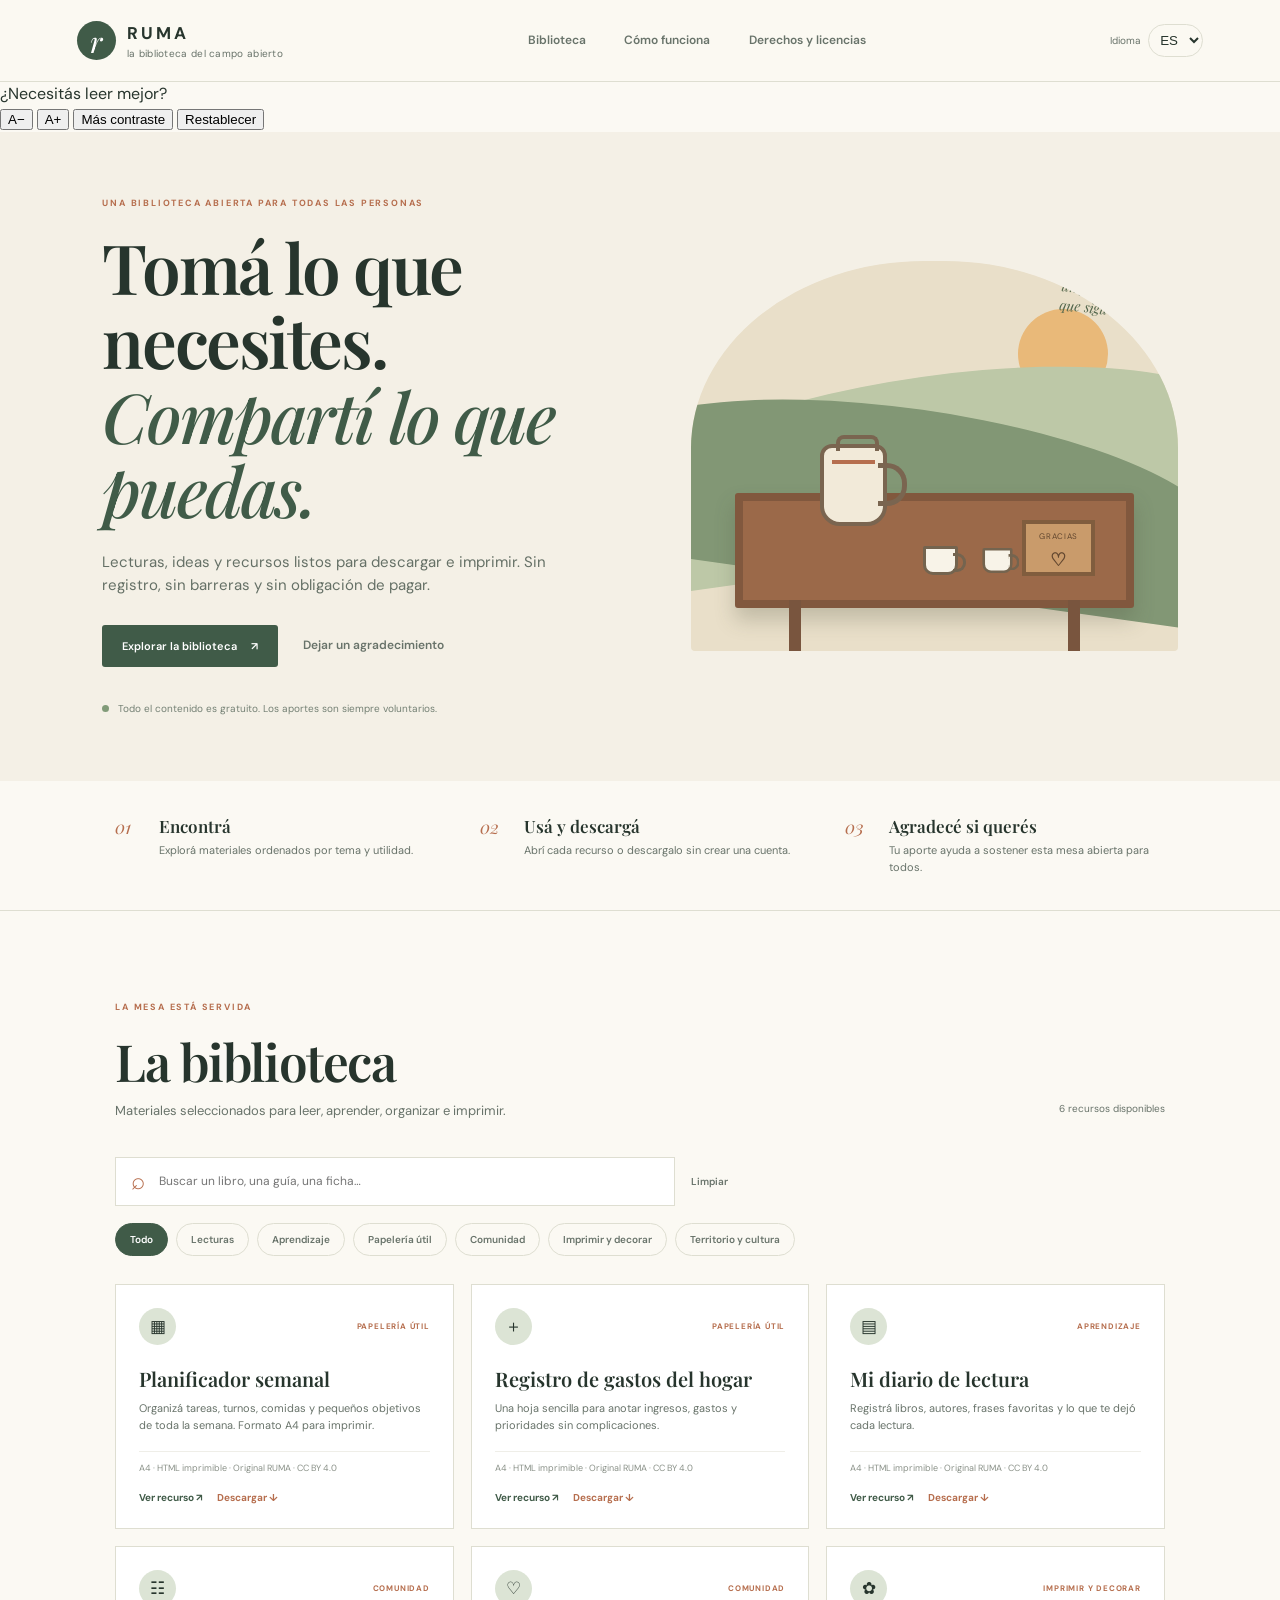
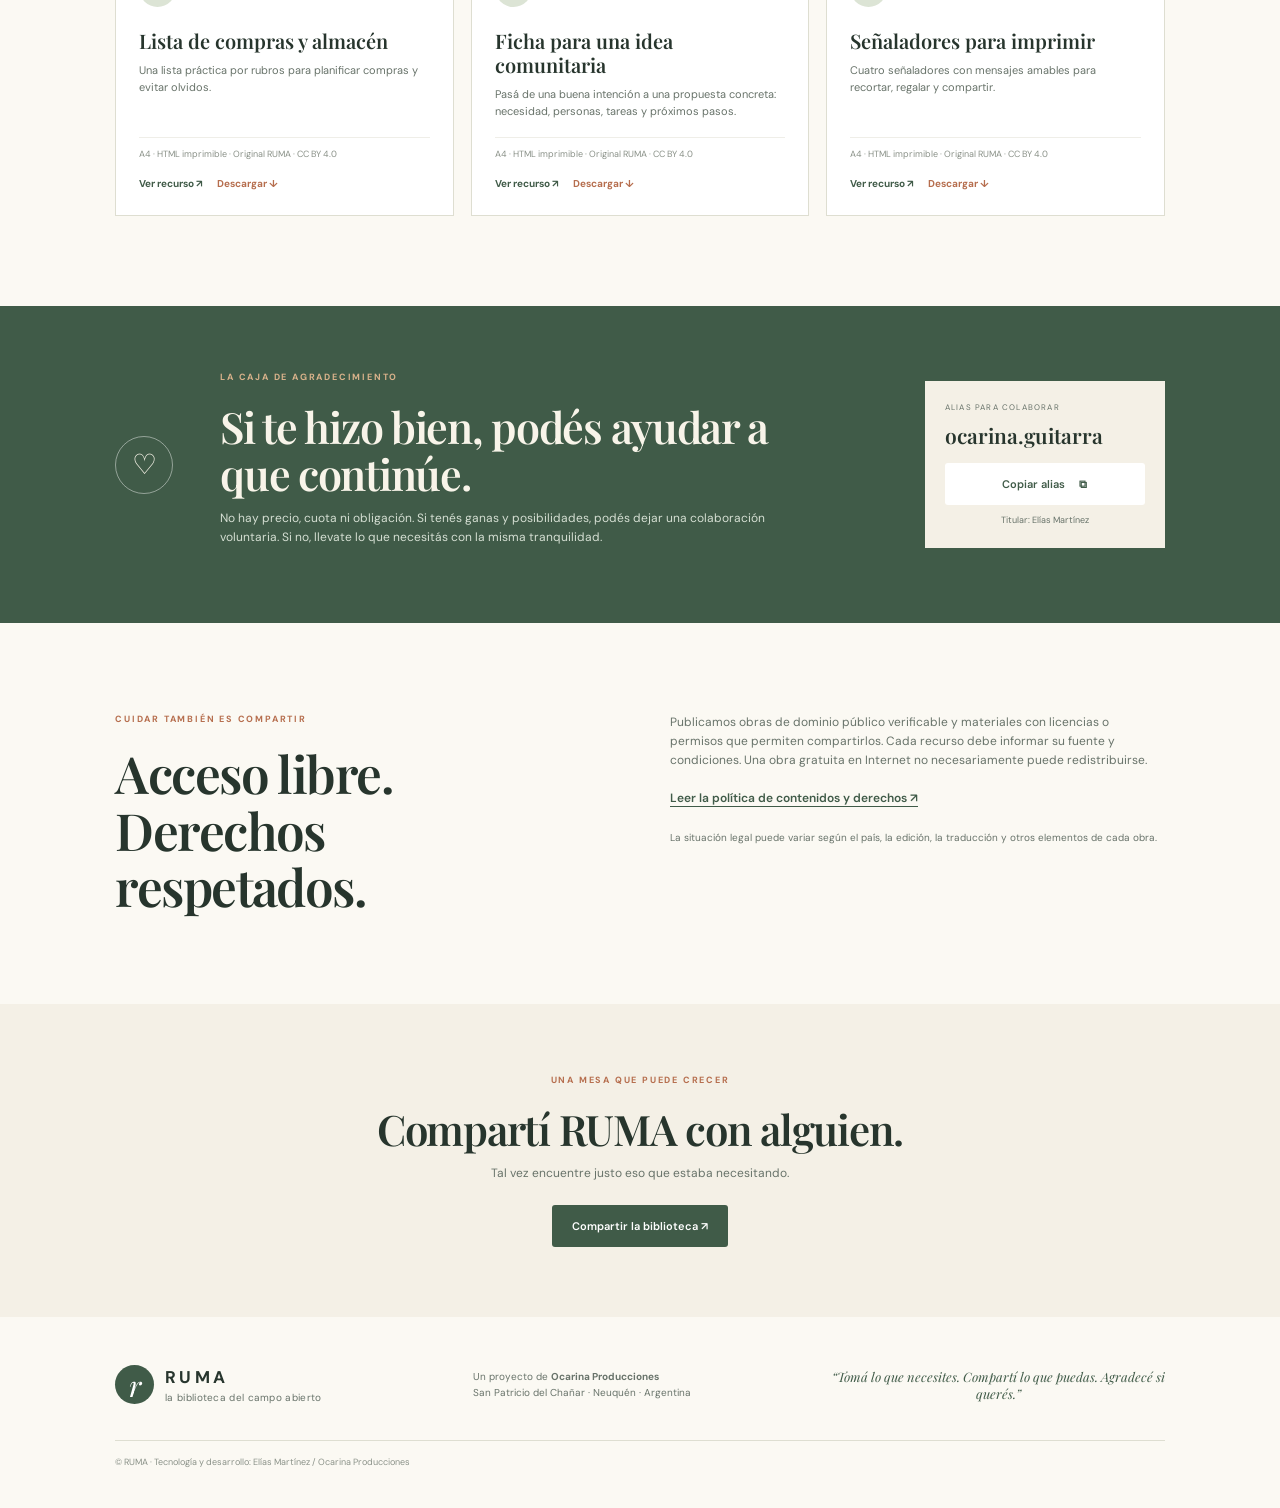
==== commit 0861def8: "Mejora de accesibilidad: controles de lectura para RUMA" ====
--- a/index.html
+++ b/index.html
@@ -13,6 +13,15 @@
 <nav aria-label="Navegación principal"><a href="#biblioteca">Biblioteca</a><a href="#como-funciona">Cómo funciona</a><a href="#derechos">Derechos y licencias</a></nav>
 <div class="lang-switch"><label for="language">Idioma</label><select id="language" aria-label="Elegir idioma"><option value="es">ES</option><option value="en">EN</option><option value="pt">PT</option></select></div>
 </header>
+<div class="accessibility-bar" aria-label="Opciones de lectura">
+  <span>¿Necesitás leer mejor?</span>
+  <div class="accessibility-actions">
+    <button type="button" id="font-decrease" aria-label="Reducir tamaño de letra" title="Reducir letra">A−</button>
+    <button type="button" id="font-increase" aria-label="Aumentar tamaño de letra" title="Aumentar letra">A+</button>
+    <button type="button" id="contrast-toggle" aria-pressed="false">Más contraste</button>
+    <button type="button" id="access-reset">Restablecer</button>
+  </div>
+</div>
 <main id="contenido">
 <section class="hero">
 <div class="hero-copy"><p class="eyebrow" data-i18n="eyebrow">UNA BIBLIOTECA ABIERTA PARA TODAS LAS PERSONAS</p>
--- a/assets/css/style.css
+++ b/assets/css/style.css
@@ -0,0 +1,6 @@
+@import url('https://fonts.googleapis.com/css2?family=DM+Sans:wght@400;500;600;700&family=Playfair+Display:ital,wght@0,500;0,600;0,700;1,500;1,600&display=swap');
+:root{--paper:#f4f0e6;--cream:#fbf9f3;--ink:#27352d;--muted:#68736a;--green:#405b48;--sage:#dce4d5;--clay:#b66e4e;--line:#deded1;--serif:'Playfair Display',Georgia,serif;--sans:'DM Sans',Arial,sans-serif}*{box-sizing:border-box}html{scroll-behavior:smooth}body{margin:0;background:var(--cream);color:var(--ink);font-family:var(--sans);line-height:1.55}a{color:inherit}.skip{position:absolute;left:-9999px}.skip:focus{left:1rem;top:1rem;background:white;padding:1rem;z-index:20}.topbar{height:82px;padding:0 clamp(20px,6vw,92px);display:flex;align-items:center;justify-content:space-between;border-bottom:1px solid var(--line);background:rgba(251,249,243,.95);gap:24px}.brand{display:flex;gap:11px;align-items:center;text-decoration:none}.brand-mark{width:39px;height:39px;border-radius:50%;background:var(--green);color:#fff;display:grid;place-items:center;font:italic 29px var(--serif)}.brand b{display:block;letter-spacing:.19em;font-size:17px}.brand small{display:block;color:var(--muted);font-size:10px;letter-spacing:.03em}.topbar nav{display:flex;gap:clamp(15px,3vw,40px)}.topbar nav a,.text-link{font-size:12px;text-decoration:none;color:var(--muted);font-weight:600}.topbar nav a:hover,.text-link:hover{color:var(--clay)}.lang-switch{display:flex;align-items:center;gap:7px;font-size:10px;color:var(--muted)}.lang-switch select{border:1px solid var(--line);background:transparent;padding:7px;border-radius:20px;color:var(--ink)}.hero{min-height:570px;background:var(--paper);display:grid;grid-template-columns:1.05fr .95fr;align-items:center;padding:65px clamp(25px,8vw,120px);gap:4vw;overflow:hidden}.eyebrow{font-size:9px;letter-spacing:.2em;font-weight:700;color:var(--clay);margin:0 0 18px}.hero h1{font:600 clamp(42px,5.4vw,76px)/1.08 var(--serif);letter-spacing:-.035em;margin:0;max-width:650px}.hero h1 em{color:var(--green);font-weight:500}.hero-lead{max-width:460px;color:#657066;font-size:15px;margin:24px 0 27px}.hero-actions{display:flex;align-items:center;gap:25px;flex-wrap:wrap}.button{border:0;border-radius:3px;padding:14px 20px;font:600 11px var(--sans);text-decoration:none;display:inline-flex;align-items:center;gap:14px;cursor:pointer;transition:transform .2s,background .2s}.button:hover{transform:translateY(-2px)}.button-dark{background:var(--green);color:white}.button-light{background:#fff;color:var(--green);width:100%;justify-content:center}.promise{display:flex;align-items:center;gap:9px;margin-top:34px;color:#748074;font-size:10px}.promise-dot{width:7px;height:7px;border-radius:50%;background:#819b79}.hero-art{height:390px;position:relative;overflow:hidden;border-radius:48% 48% 4px 4px;background:#e9dfc9;isolation:isolate}.sun{position:absolute;width:90px;height:90px;border-radius:50%;background:#e9b979;top:48px;right:70px}.hill{position:absolute;bottom:95px;width:130%;height:180px;border-radius:50% 50% 0 0}.hill-back{background:#bdc8a7;left:-15%;transform:rotate(-8deg)}.hill-front{background:#829775;bottom:62px;left:-20%;transform:rotate(8deg)}.table{position:absolute;z-index:2;bottom:43px;left:9%;width:82%;height:115px;background:#9b6949;border:8px solid #81583e;border-radius:3px;box-shadow:0 12px 20px #4b503d40}.table:before,.table:after{content:"";position:absolute;top:100%;height:80px;width:12px;background:#79553e}.table:before{left:12%}.table:after{right:12%}.coffee-pot{position:absolute;left:20%;bottom:74px;width:67px;height:82px;background:#f2ead9;border:4px solid #7a6550;border-radius:12px 12px 20px 20px}.coffee-pot:before{content:"";position:absolute;top:-13px;left:12px;width:35px;height:12px;border:4px solid #7a6550;border-bottom:0;border-radius:8px 8px 0 0}.coffee-pot:after{content:"";position:absolute;right:-24px;top:15px;width:24px;height:33px;border:5px solid #7a6550;border-left:0;border-radius:0 20px 20px 0}.coffee-pot i{position:absolute;left:8px;right:8px;top:12px;height:4px;background:#b66e4e}.cup{position:absolute;bottom:25px;width:35px;height:29px;background:#f8f3e8;border:3px solid #74644f;border-radius:2px 2px 10px 10px}.cup:after{content:"";position:absolute;right:-11px;top:4px;width:10px;height:13px;border:3px solid #74644f;border-left:0;border-radius:0 9px 9px 0}.cup-one{left:47%}.cup-two{left:62%;transform:scale(.86)}.thanks-box{position:absolute;right:8%;bottom:24px;width:73px;height:56px;background:#c99b6b;border:4px solid #805d3e;display:grid;place-items:center;color:#62472f;font-size:8px;letter-spacing:.08em}.thanks-box b{font-size:18px;line-height:12px}.art-note{position:absolute;right:8px;top:20px;font:italic 14px var(--serif);color:#52664c;transform:rotate(5deg)}.principles{display:grid;grid-template-columns:repeat(3,1fr);padding:34px clamp(25px,9vw,130px);gap:45px;border-bottom:1px solid var(--line)}.principles>div{display:grid;grid-template-columns:34px 1fr;column-gap:10px;align-content:start}.number{grid-row:span 2;color:var(--clay);font:italic 18px var(--serif)}.principles b{font:600 17px var(--serif)}.principles p{font-size:11px;color:var(--muted);margin:5px 0 0}.section-wrap{padding:90px clamp(25px,9vw,130px)}.section-heading{display:flex;justify-content:space-between;align-items:end;gap:25px}.section-heading h2,.rights h2,.donation h2,.invite h2{font:600 clamp(35px,4vw,52px)/1.1 var(--serif);letter-spacing:-.03em;margin:0}.section-heading p:not(.eyebrow){font-size:13px;color:var(--muted);margin:12px 0 0}.count{font-size:10px;color:var(--muted);padding-bottom:5px}.tools{display:flex;gap:10px;margin:35px 0 17px}.searchbox{height:49px;border:1px solid var(--line);background:white;display:flex;align-items:center;gap:12px;padding:0 15px;flex:1;max-width:560px}.searchbox span{font-size:24px;color:var(--clay)}.searchbox input{border:0;outline:0;width:100%;font:12px var(--sans);color:var(--ink)}.clear-button{border:0;background:transparent;color:var(--muted);font:600 10px var(--sans);cursor:pointer}.category-row{display:flex;gap:8px;flex-wrap:wrap;margin-bottom:28px}.chip{border:1px solid var(--line);border-radius:30px;padding:9px 14px;background:transparent;color:var(--muted);font:600 10px var(--sans);cursor:pointer}.chip.active,.chip:hover{background:var(--green);border-color:var(--green);color:white}.resource-grid{display:grid;grid-template-columns:repeat(3,minmax(0,1fr));gap:17px}.resource-card{background:#fff;border:1px solid var(--line);padding:23px;min-height:225px;display:flex;flex-direction:column;position:relative;transition:transform .2s,box-shadow .2s}.resource-card:hover{transform:translateY(-3px);box-shadow:0 12px 30px #29382b0c}.card-top{display:flex;justify-content:space-between;align-items:center;margin-bottom:22px}.card-icon{width:37px;height:37px;border-radius:50%;display:grid;place-items:center;background:var(--sage);font-size:17px}.card-category{font-size:8px;letter-spacing:.1em;text-transform:uppercase;color:var(--clay);font-weight:700}.resource-card h3{font:600 20px/1.2 var(--serif);margin:0 0 9px}.resource-card p{font-size:11px;color:var(--muted);margin:0 0 17px}.card-meta{font-size:9px;color:#8a9188;margin-top:auto;padding-top:10px;border-top:1px solid #efeee8}.card-actions{display:flex;gap:14px;margin-top:14px}.card-actions a{font-size:10px;font-weight:700;text-decoration:none;color:var(--green)}.card-actions a:last-child{color:var(--clay)}.empty-state{text-align:center;padding:50px 15px;color:var(--muted)}.empty-state span{font-size:35px}.empty-state b{display:block;font:20px var(--serif);color:var(--ink)}.loading-card{padding:30px;color:var(--muted);font-size:12px}.donation{background:var(--green);color:#f8f4e9;padding:65px clamp(25px,9vw,130px);display:grid;grid-template-columns:70px 1fr 240px;align-items:center;gap:35px}.donation-mark{width:58px;height:58px;border:1px solid #ffffff70;border-radius:50%;display:grid;place-items:center;font-size:28px}.donation .eyebrow{color:#d9b28b}.donation h2{font-size:clamp(30px,3.5vw,43px);max-width:590px}.donation-copy>p:last-child{max-width:600px;color:#d5dfd3;font-size:12px}.donation-box{background:#f4f0e6;color:var(--ink);padding:20px}.donation-box>span{display:block;font-size:8px;letter-spacing:.15em;color:var(--muted);margin-bottom:7px}.donation-box strong{display:block;font:600 21px var(--serif);margin-bottom:14px}.donation-box small{display:block;text-align:center;color:var(--muted);font-size:9px;margin-top:9px}.rights{display:grid;grid-template-columns:1fr 1fr;gap:60px;align-items:start}.rights h2{max-width:420px}.rights-copy p{font-size:12px;color:var(--muted);margin:0 0 16px}.rights-copy .text-link{color:var(--green);text-decoration:underline;text-underline-offset:4px}.rights-copy .small-note{font-size:10px;margin-top:20px}.invite{text-align:center;background:var(--paper);padding:70px 20px}.invite h2{font-size:42px}.invite>p:not(.eyebrow){font-size:12px;color:var(--muted);margin:12px 0 22px}footer{padding:38px clamp(25px,9vw,130px);display:grid;grid-template-columns:1fr 1fr 1fr;gap:25px;align-items:center}footer p{font-size:10px;color:var(--muted)}footer .footer-motto{text-align:center;font:italic 13px var(--serif);color:var(--green)}footer>small{grid-column:1/-1;border-top:1px solid var(--line);padding-top:15px;color:#8b9289;font-size:9px}.footer-brand{justify-self:start}
+@media(max-width:850px){.topbar{height:auto;min-height:74px;flex-wrap:wrap;padding:14px 22px}.topbar nav{order:3;width:100%;justify-content:center;padding:8px 0 3px}.hero{grid-template-columns:1fr;padding-top:55px}.hero-art{height:320px;max-width:550px;width:100%;margin:auto}.resource-grid{grid-template-columns:repeat(2,minmax(0,1fr))}.donation{grid-template-columns:55px 1fr}.donation-box{grid-column:2;max-width:300px}.rights{gap:30px}}
+@media(max-width:560px){.topbar nav{gap:17px}.topbar nav a{font-size:10px}.hero{padding:46px 22px 38px}.hero h1{font-size:45px}.hero-art{height:260px}.principles{grid-template-columns:1fr;gap:20px;padding:28px 24px}.section-wrap{padding:60px 22px}.section-heading{align-items:start;flex-direction:column;gap:12px}.tools{margin-top:25px}.resource-grid{grid-template-columns:1fr}.resource-card{min-height:195px}.donation{grid-template-columns:1fr;gap:18px;padding:45px 24px}.donation-box{grid-column:1;width:100%;max-width:none}.rights{grid-template-columns:1fr;gap:22px}.invite{padding:55px 20px}.invite h2{font-size:35px}footer{grid-template-columns:1fr;gap:10px;padding:30px 24px}footer .footer-motto{text-align:left}footer>small{grid-column:1}.lang-switch{margin-left:auto}}
+@media(prefers-reduced-motion:reduce){*{scroll-behavior:auto!important;transition:none!important}}
+@media print{.topbar,.hero-actions,.tools,.category-row,.donation,.invite,footer{display:none!important}body{background:white}.hero{min-height:0}.resource-card{break-inside:avoid}}
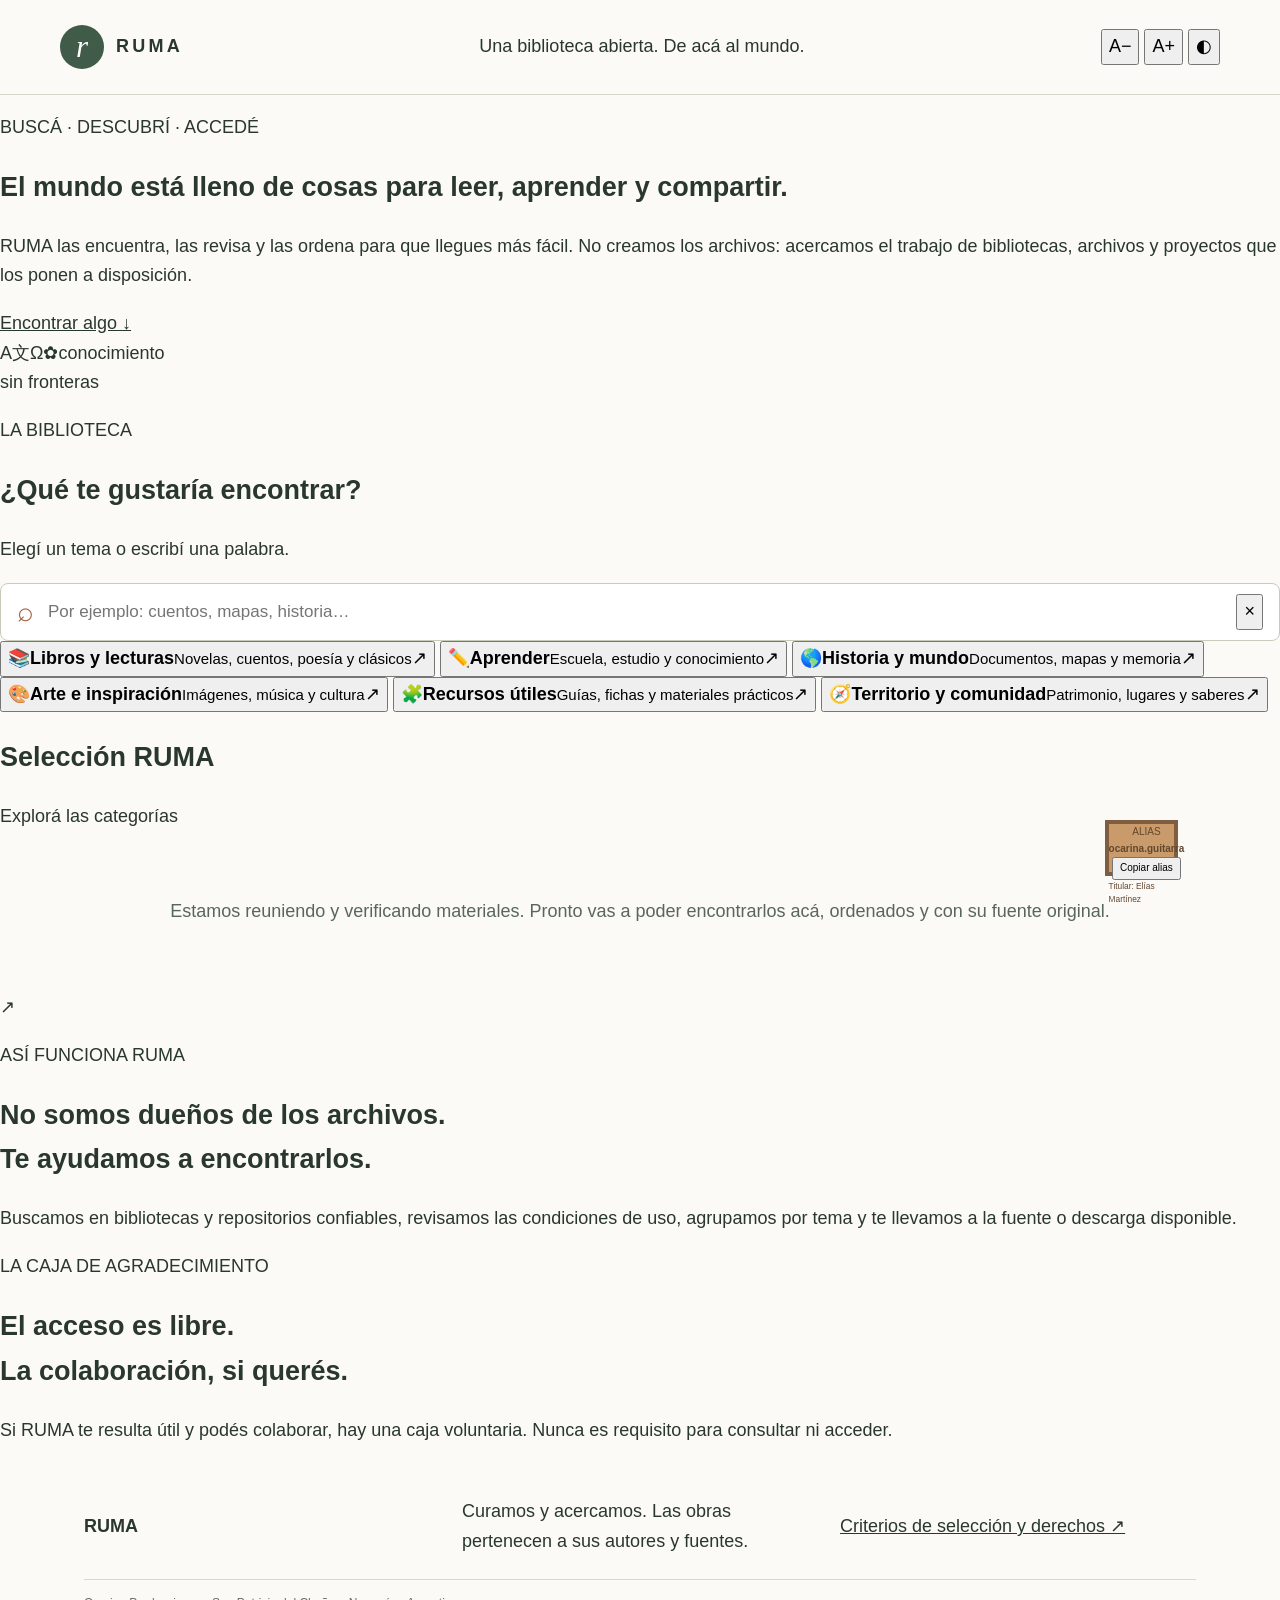
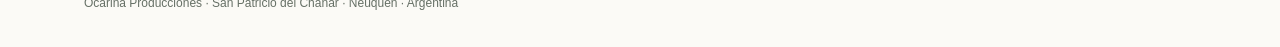
==== commit 56be101b: "Rediseñar RUMA como portal visual de curaduría" ====
--- a/index.html
+++ b/index.html
@@ -1,48 +1,58 @@
 <!doctype html>
 <html lang="es">
 <head>
-<meta charset="utf-8"><meta name="viewport" content="width=device-width,initial-scale=1">
-<meta name="theme-color" content="#f4f0e6"><meta name="description" content="RUMA: biblioteca digital comunitaria. Lecturas y recursos para descargar e imprimir libremente.">
-<title>RUMA — La biblioteca del campo abierto</title>
-<link rel="icon" href="assets/ruma-mark.svg" type="image/svg+xml"><link rel="manifest" href="manifest.webmanifest">
+<meta charset="utf-8">
+<meta name="viewport" content="width=device-width,initial-scale=1">
+<meta name="theme-color" content="#fff8ed">
+<meta name="description" content="RUMA reúne, ordena y acerca lecturas y archivos de acceso libre de todo el mundo.">
+<title>RUMA — Encontrá lo que buscás</title>
+<link rel="icon" href="assets/ruma-mark.svg" type="image/svg+xml">
 <link rel="stylesheet" href="assets/css/style.css">
 </head>
 <body>
-<a class="skip" href="#contenido">Saltar al contenido</a>
-<header class="topbar"><a class="brand" href="./" aria-label="RUMA inicio"><span class="brand-mark">r</span><span><b>RUMA</b><small>la biblioteca del campo abierto</small></span></a>
-<nav aria-label="Navegación principal"><a href="#biblioteca">Biblioteca</a><a href="#como-funciona">Cómo funciona</a><a href="#derechos">Derechos y licencias</a></nav>
-<div class="lang-switch"><label for="language">Idioma</label><select id="language" aria-label="Elegir idioma"><option value="es">ES</option><option value="en">EN</option><option value="pt">PT</option></select></div>
+<a class="skip" href="#biblioteca">Ir a la biblioteca</a>
+<header class="topbar">
+ <a class="brand" href="./" aria-label="RUMA, inicio"><span class="brand-mark">r</span><b>RUMA</b></a>
+ <p class="top-note">Una biblioteca abierta. De acá al mundo.</p>
+ <div class="access-tools" aria-label="Opciones de lectura">
+  <button id="font-down" type="button" aria-label="Reducir letra">A−</button>
+  <button id="font-up" type="button" aria-label="Aumentar letra">A+</button>
+  <button id="contrast" type="button" aria-label="Activar alto contraste" aria-pressed="false">◐</button>
+ </div>
 </header>
-<div class="accessibility-bar" aria-label="Opciones de lectura">
-  <span>¿Necesitás leer mejor?</span>
-  <div class="accessibility-actions">
-    <button type="button" id="font-decrease" aria-label="Reducir tamaño de letra" title="Reducir letra">A−</button>
-    <button type="button" id="font-increase" aria-label="Aumentar tamaño de letra" title="Aumentar letra">A+</button>
-    <button type="button" id="contrast-toggle" aria-pressed="false">Más contraste</button>
-    <button type="button" id="access-reset">Restablecer</button>
+<main id="biblioteca">
+ <section class="welcome">
+  <div class="welcome-copy">
+   <p class="kicker">BUSCÁ · DESCUBRÍ · ACCEDÉ</p>
+   <h1>El mundo está lleno de cosas para leer, aprender y compartir.</h1>
+   <p class="intro">RUMA las encuentra, las revisa y las ordena para que llegues más fácil. No creamos los archivos: acercamos el trabajo de bibliotecas, archivos y proyectos que los ponen a disposición.</p>
+   <a class="jump" href="#explorar">Encontrar algo <span>↓</span></a>
   </div>
-</div>
-<main id="contenido">
-<section class="hero">
-<div class="hero-copy"><p class="eyebrow" data-i18n="eyebrow">UNA BIBLIOTECA ABIERTA PARA TODAS LAS PERSONAS</p>
-<h1 data-i18n="heroTitle">Tomá lo que necesites.<br><em>Compartí lo que puedas.</em></h1>
-<p class="hero-lead" data-i18n="heroLead">Lecturas, ideas y recursos listos para descargar e imprimir. Sin registro, sin barreras y sin obligación de pagar.</p>
-<div class="hero-actions"><a class="button button-dark" href="#biblioteca" data-i18n="explore">Explorar la biblioteca <span aria-hidden="true">↗</span></a><a class="text-link" href="#donar" data-i18n="thank">Dejar un agradecimiento</a></div>
-<div class="promise"><span class="promise-dot"></span><span data-i18n="promise">Todo el contenido es gratuito. Los aportes son siempre voluntarios.</span></div></div>
-<div class="hero-art" role="img" aria-label="Una mesa sencilla en el campo con una cafetera, vasos y una caja de agradecimiento"><div class="sun"></div><div class="hill hill-back"></div><div class="hill hill-front"></div><div class="table"><div class="coffee-pot"><i></i></div><div class="cup cup-one"></div><div class="cup cup-two"></div><div class="thanks-box"><span>GRACIAS</span><b>♡</b></div></div><div class="art-note">un gesto sencillo<br>que sigue viajando</div></div>
-</section>
-<section class="principles" id="como-funciona"><div><span class="number">01</span><b data-i18n="p1t">Encontrá</b><p data-i18n="p1">Explorá materiales ordenados por tema y utilidad.</p></div><div><span class="number">02</span><b data-i18n="p2t">Usá y descargá</b><p data-i18n="p2">Abrí cada recurso o descargalo sin crear una cuenta.</p></div><div><span class="number">03</span><b data-i18n="p3t">Agradecé si querés</b><p data-i18n="p3">Tu aporte ayuda a sostener esta mesa abierta para todos.</p></div></section>
-<section class="library section-wrap" id="biblioteca">
-<div class="section-heading"><div><p class="eyebrow" data-i18n="libraryEyebrow">LA MESA ESTÁ SERVIDA</p><h2 data-i18n="libraryTitle">La biblioteca</h2><p data-i18n="libraryLead">Materiales seleccionados para leer, aprender, organizar e imprimir.</p></div><div class="count" id="result-count" aria-live="polite">Cargando recursos…</div></div>
-<div class="tools"><label class="searchbox"><span aria-hidden="true">⌕</span><input id="search" type="search" placeholder="Buscar un libro, una guía, una ficha…" data-i18n-placeholder="search" autocomplete="off"></label><button id="clear-search" class="clear-button" type="button" data-i18n="clear">Limpiar</button></div>
-<div class="category-row" id="categories" aria-label="Filtrar por categoría"><button class="chip active" data-category="all" data-i18n="all">Todo</button><button class="chip" data-category="lecturas" data-i18n="readings">Lecturas</button><button class="chip" data-category="aprendizaje" data-i18n="learning">Aprendizaje</button><button class="chip" data-category="papeleria" data-i18n="stationery">Papelería útil</button><button class="chip" data-category="comunidad" data-i18n="community">Comunidad</button><button class="chip" data-category="imprimir" data-i18n="print">Imprimir y decorar</button><button class="chip" data-category="territorio" data-i18n="territory">Territorio y cultura</button></div>
-<div id="resource-grid" class="resource-grid" aria-live="polite"><div class="loading-card">Preparando la biblioteca…</div></div>
-<div id="empty-state" class="empty-state" hidden><span>⌕</span><b data-i18n="emptyTitle">Todavía no encontramos eso.</b><p data-i18n="emptyText">Probá con otra palabra o elegí otra categoría.</p></div>
-</section>
-<section class="donation" id="donar"><div class="donation-mark">♡</div><div class="donation-copy"><p class="eyebrow" data-i18n="donateEyebrow">LA CAJA DE AGRADECIMIENTO</p><h2 data-i18n="donateTitle">Si te hizo bien, podés ayudar a que continúe.</h2><p data-i18n="donateText">No hay precio, cuota ni obligación. Si tenés ganas y posibilidades, podés dejar una colaboración voluntaria. Si no, llevate lo que necesitás con la misma tranquilidad.</p></div><div class="donation-box"><span data-i18n="aliasLabel">ALIAS PARA COLABORAR</span><strong id="alias">ocarina.guitarra</strong><button id="copy-alias" class="button button-light" type="button"><span data-i18n="copy">Copiar alias</span> ⧉</button><small id="copy-status" aria-live="polite">Titular: Elías Martínez</small></div></section>
-<section class="rights section-wrap" id="derechos"><div><p class="eyebrow" data-i18n="rightsEyebrow">CUIDAR TAMBIÉN ES COMPARTIR</p><h2 data-i18n="rightsTitle">Acceso libre. Derechos respetados.</h2></div><div class="rights-copy"><p data-i18n="rightsText">Publicamos obras de dominio público verificable y materiales con licencias o permisos que permiten compartirlos. Cada recurso debe informar su fuente y condiciones. Una obra gratuita en Internet no necesariamente puede redistribuirse.</p><a href="docs/politica-de-contenidos.html" class="text-link" data-i18n="rightsLink">Leer la política de contenidos y derechos ↗</a><p class="small-note" data-i18n="rightsNote">La situación legal puede variar según el país, la edición, la traducción y otros elementos de cada obra.</p></div></section>
-<section class="invite"><p class="eyebrow" data-i18n="inviteEyebrow">UNA MESA QUE PUEDE CRECER</p><h2 data-i18n="inviteTitle">Compartí RUMA con alguien.</h2><p data-i18n="inviteText">Tal vez encuentre justo eso que estaba necesitando.</p><button id="share" class="button button-dark" type="button" data-i18n="share">Compartir la biblioteca ↗</button></section>
+  <div class="welcome-art" aria-hidden="true">
+   <span class="sun-shape"></span><span class="book book-a">A</span><span class="book book-b">文</span><span class="book book-c">Ω</span><span class="flower">✿</span><span class="art-caption">conocimiento<br>sin fronteras</span>
+  </div>
+ </section>
+ <section class="explore" id="explorar">
+  <div class="section-top"><div><p class="kicker">LA BIBLIOTECA</p><h2>¿Qué te gustaría encontrar?</h2></div><p class="section-hint">Elegí un tema o escribí una palabra.</p></div>
+  <label class="searchbox"><span aria-hidden="true">⌕</span><input id="search" type="search" placeholder="Por ejemplo: cuentos, mapas, historia…" autocomplete="off"><button id="clear-search" type="button" aria-label="Borrar búsqueda">×</button></label>
+  <div id="category-grid" class="category-grid" aria-label="Categorías">
+   <button class="category-card c-books" data-category="lecturas"><span class="category-icon">📚</span><strong>Libros y lecturas</strong><small>Novelas, cuentos, poesía y clásicos</small><span class="card-arrow">↗</span></button>
+   <button class="category-card c-learn" data-category="aprendizaje"><span class="category-icon">✏️</span><strong>Aprender</strong><small>Escuela, estudio y conocimiento</small><span class="card-arrow">↗</span></button>
+   <button class="category-card c-world" data-category="historia"><span class="category-icon">🌎</span><strong>Historia y mundo</strong><small>Documentos, mapas y memoria</small><span class="card-arrow">↗</span></button>
+   <button class="category-card c-create" data-category="arte"><span class="category-icon">🎨</span><strong>Arte e inspiración</strong><small>Imágenes, música y cultura</small><span class="card-arrow">↗</span></button>
+   <button class="category-card c-useful" data-category="recursos"><span class="category-icon">🧩</span><strong>Recursos útiles</strong><small>Guías, fichas y materiales prácticos</small><span class="card-arrow">↗</span></button>
+   <button class="category-card c-place" data-category="territorio"><span class="category-icon">🧭</span><strong>Territorio y comunidad</strong><small>Patrimonio, lugares y saberes</small><span class="card-arrow">↗</span></button>
+  </div>
+  <div class="results-heading"><h2 id="results-title">Selección RUMA</h2><span id="result-count" aria-live="polite">Explorá las categorías</span></div>
+  <div id="resource-grid" class="resource-grid" aria-live="polite"></div>
+  <p id="empty-state" class="empty-state">Estamos reuniendo y verificando materiales. Pronto vas a poder encontrarlos acá, ordenados y con su fuente original.</p>
+  <button id="show-all" class="show-all" type="button" hidden>Ver todas las categorías</button>
+ </section>
+ <section class="how">
+  <div class="how-symbol">↗</div><div><p class="kicker">ASÍ FUNCIONA RUMA</p><h2>No somos dueños de los archivos.<br>Te ayudamos a encontrarlos.</h2><p>Buscamos en bibliotecas y repositorios confiables, revisamos las condiciones de uso, agrupamos por tema y te llevamos a la fuente o descarga disponible.</p></div>
+ </section>
+ <section class="thanks"><div><p class="kicker">LA CAJA DE AGRADECIMIENTO</p><h2>El acceso es libre.<br>La colaboración, si querés.</h2><p>Si RUMA te resulta útil y podés colaborar, hay una caja voluntaria. Nunca es requisito para consultar ni acceder.</p></div><div class="thanks-box"><span>ALIAS</span><strong>ocarina.guitarra</strong><button id="copy-alias" type="button">Copiar alias</button><small id="copy-status" aria-live="polite">Titular: Elías Martínez</small></div></section>
 </main>
-<footer><a class="brand footer-brand" href="./"><span class="brand-mark">r</span><span><b>RUMA</b><small>la biblioteca del campo abierto</small></span></a><p>Un proyecto de <b>Ocarina Producciones</b><br>San Patricio del Chañar · Neuquén · Argentina</p><p class="footer-motto">“Tomá lo que necesites. Compartí lo que puedas. Agradecé si querés.”</p><small>© RUMA · Tecnología y desarrollo: Elías Martínez / Ocarina Producciones</small></footer>
+<footer><b>RUMA</b><span>Curamos y acercamos. Las obras pertenecen a sus autores y fuentes.</span><a href="docs/politica-de-contenidos.html">Criterios de selección y derechos ↗</a><small>Ocarina Producciones · San Patricio del Chañar · Neuquén · Argentina</small></footer>
 <script src="assets/js/app.js" defer></script>
 </body></html>
--- a/assets/css/style.css
+++ b/assets/css/style.css
@@ -1,6 +1,144 @@
-@import url('https://fonts.googleapis.com/css2?family=DM+Sans:wght@400;500;600;700&family=Playfair+Display:ital,wght@0,500;0,600;0,700;1,500;1,600&display=swap');
-:root{--paper:#f4f0e6;--cream:#fbf9f3;--ink:#27352d;--muted:#68736a;--green:#405b48;--sage:#dce4d5;--clay:#b66e4e;--line:#deded1;--serif:'Playfair Display',Georgia,serif;--sans:'DM Sans',Arial,sans-serif}*{box-sizing:border-box}html{scroll-behavior:smooth}body{margin:0;background:var(--cream);color:var(--ink);font-family:var(--sans);line-height:1.55}a{color:inherit}.skip{position:absolute;left:-9999px}.skip:focus{left:1rem;top:1rem;background:white;padding:1rem;z-index:20}.topbar{height:82px;padding:0 clamp(20px,6vw,92px);display:flex;align-items:center;justify-content:space-between;border-bottom:1px solid var(--line);background:rgba(251,249,243,.95);gap:24px}.brand{display:flex;gap:11px;align-items:center;text-decoration:none}.brand-mark{width:39px;height:39px;border-radius:50%;background:var(--green);color:#fff;display:grid;place-items:center;font:italic 29px var(--serif)}.brand b{display:block;letter-spacing:.19em;font-size:17px}.brand small{display:block;color:var(--muted);font-size:10px;letter-spacing:.03em}.topbar nav{display:flex;gap:clamp(15px,3vw,40px)}.topbar nav a,.text-link{font-size:12px;text-decoration:none;color:var(--muted);font-weight:600}.topbar nav a:hover,.text-link:hover{color:var(--clay)}.lang-switch{display:flex;align-items:center;gap:7px;font-size:10px;color:var(--muted)}.lang-switch select{border:1px solid var(--line);background:transparent;padding:7px;border-radius:20px;color:var(--ink)}.hero{min-height:570px;background:var(--paper);display:grid;grid-template-columns:1.05fr .95fr;align-items:center;padding:65px clamp(25px,8vw,120px);gap:4vw;overflow:hidden}.eyebrow{font-size:9px;letter-spacing:.2em;font-weight:700;color:var(--clay);margin:0 0 18px}.hero h1{font:600 clamp(42px,5.4vw,76px)/1.08 var(--serif);letter-spacing:-.035em;margin:0;max-width:650px}.hero h1 em{color:var(--green);font-weight:500}.hero-lead{max-width:460px;color:#657066;font-size:15px;margin:24px 0 27px}.hero-actions{display:flex;align-items:center;gap:25px;flex-wrap:wrap}.button{border:0;border-radius:3px;padding:14px 20px;font:600 11px var(--sans);text-decoration:none;display:inline-flex;align-items:center;gap:14px;cursor:pointer;transition:transform .2s,background .2s}.button:hover{transform:translateY(-2px)}.button-dark{background:var(--green);color:white}.button-light{background:#fff;color:var(--green);width:100%;justify-content:center}.promise{display:flex;align-items:center;gap:9px;margin-top:34px;color:#748074;font-size:10px}.promise-dot{width:7px;height:7px;border-radius:50%;background:#819b79}.hero-art{height:390px;position:relative;overflow:hidden;border-radius:48% 48% 4px 4px;background:#e9dfc9;isolation:isolate}.sun{position:absolute;width:90px;height:90px;border-radius:50%;background:#e9b979;top:48px;right:70px}.hill{position:absolute;bottom:95px;width:130%;height:180px;border-radius:50% 50% 0 0}.hill-back{background:#bdc8a7;left:-15%;transform:rotate(-8deg)}.hill-front{background:#829775;bottom:62px;left:-20%;transform:rotate(8deg)}.table{position:absolute;z-index:2;bottom:43px;left:9%;width:82%;height:115px;background:#9b6949;border:8px solid #81583e;border-radius:3px;box-shadow:0 12px 20px #4b503d40}.table:before,.table:after{content:"";position:absolute;top:100%;height:80px;width:12px;background:#79553e}.table:before{left:12%}.table:after{right:12%}.coffee-pot{position:absolute;left:20%;bottom:74px;width:67px;height:82px;background:#f2ead9;border:4px solid #7a6550;border-radius:12px 12px 20px 20px}.coffee-pot:before{content:"";position:absolute;top:-13px;left:12px;width:35px;height:12px;border:4px solid #7a6550;border-bottom:0;border-radius:8px 8px 0 0}.coffee-pot:after{content:"";position:absolute;right:-24px;top:15px;width:24px;height:33px;border:5px solid #7a6550;border-left:0;border-radius:0 20px 20px 0}.coffee-pot i{position:absolute;left:8px;right:8px;top:12px;height:4px;background:#b66e4e}.cup{position:absolute;bottom:25px;width:35px;height:29px;background:#f8f3e8;border:3px solid #74644f;border-radius:2px 2px 10px 10px}.cup:after{content:"";position:absolute;right:-11px;top:4px;width:10px;height:13px;border:3px solid #74644f;border-left:0;border-radius:0 9px 9px 0}.cup-one{left:47%}.cup-two{left:62%;transform:scale(.86)}.thanks-box{position:absolute;right:8%;bottom:24px;width:73px;height:56px;background:#c99b6b;border:4px solid #805d3e;display:grid;place-items:center;color:#62472f;font-size:8px;letter-spacing:.08em}.thanks-box b{font-size:18px;line-height:12px}.art-note{position:absolute;right:8px;top:20px;font:italic 14px var(--serif);color:#52664c;transform:rotate(5deg)}.principles{display:grid;grid-template-columns:repeat(3,1fr);padding:34px clamp(25px,9vw,130px);gap:45px;border-bottom:1px solid var(--line)}.principles>div{display:grid;grid-template-columns:34px 1fr;column-gap:10px;align-content:start}.number{grid-row:span 2;color:var(--clay);font:italic 18px var(--serif)}.principles b{font:600 17px var(--serif)}.principles p{font-size:11px;color:var(--muted);margin:5px 0 0}.section-wrap{padding:90px clamp(25px,9vw,130px)}.section-heading{display:flex;justify-content:space-between;align-items:end;gap:25px}.section-heading h2,.rights h2,.donation h2,.invite h2{font:600 clamp(35px,4vw,52px)/1.1 var(--serif);letter-spacing:-.03em;margin:0}.section-heading p:not(.eyebrow){font-size:13px;color:var(--muted);margin:12px 0 0}.count{font-size:10px;color:var(--muted);padding-bottom:5px}.tools{display:flex;gap:10px;margin:35px 0 17px}.searchbox{height:49px;border:1px solid var(--line);background:white;display:flex;align-items:center;gap:12px;padding:0 15px;flex:1;max-width:560px}.searchbox span{font-size:24px;color:var(--clay)}.searchbox input{border:0;outline:0;width:100%;font:12px var(--sans);color:var(--ink)}.clear-button{border:0;background:transparent;color:var(--muted);font:600 10px var(--sans);cursor:pointer}.category-row{display:flex;gap:8px;flex-wrap:wrap;margin-bottom:28px}.chip{border:1px solid var(--line);border-radius:30px;padding:9px 14px;background:transparent;color:var(--muted);font:600 10px var(--sans);cursor:pointer}.chip.active,.chip:hover{background:var(--green);border-color:var(--green);color:white}.resource-grid{display:grid;grid-template-columns:repeat(3,minmax(0,1fr));gap:17px}.resource-card{background:#fff;border:1px solid var(--line);padding:23px;min-height:225px;display:flex;flex-direction:column;position:relative;transition:transform .2s,box-shadow .2s}.resource-card:hover{transform:translateY(-3px);box-shadow:0 12px 30px #29382b0c}.card-top{display:flex;justify-content:space-between;align-items:center;margin-bottom:22px}.card-icon{width:37px;height:37px;border-radius:50%;display:grid;place-items:center;background:var(--sage);font-size:17px}.card-category{font-size:8px;letter-spacing:.1em;text-transform:uppercase;color:var(--clay);font-weight:700}.resource-card h3{font:600 20px/1.2 var(--serif);margin:0 0 9px}.resource-card p{font-size:11px;color:var(--muted);margin:0 0 17px}.card-meta{font-size:9px;color:#8a9188;margin-top:auto;padding-top:10px;border-top:1px solid #efeee8}.card-actions{display:flex;gap:14px;margin-top:14px}.card-actions a{font-size:10px;font-weight:700;text-decoration:none;color:var(--green)}.card-actions a:last-child{color:var(--clay)}.empty-state{text-align:center;padding:50px 15px;color:var(--muted)}.empty-state span{font-size:35px}.empty-state b{display:block;font:20px var(--serif);color:var(--ink)}.loading-card{padding:30px;color:var(--muted);font-size:12px}.donation{background:var(--green);color:#f8f4e9;padding:65px clamp(25px,9vw,130px);display:grid;grid-template-columns:70px 1fr 240px;align-items:center;gap:35px}.donation-mark{width:58px;height:58px;border:1px solid #ffffff70;border-radius:50%;display:grid;place-items:center;font-size:28px}.donation .eyebrow{color:#d9b28b}.donation h2{font-size:clamp(30px,3.5vw,43px);max-width:590px}.donation-copy>p:last-child{max-width:600px;color:#d5dfd3;font-size:12px}.donation-box{background:#f4f0e6;color:var(--ink);padding:20px}.donation-box>span{display:block;font-size:8px;letter-spacing:.15em;color:var(--muted);margin-bottom:7px}.donation-box strong{display:block;font:600 21px var(--serif);margin-bottom:14px}.donation-box small{display:block;text-align:center;color:var(--muted);font-size:9px;margin-top:9px}.rights{display:grid;grid-template-columns:1fr 1fr;gap:60px;align-items:start}.rights h2{max-width:420px}.rights-copy p{font-size:12px;color:var(--muted);margin:0 0 16px}.rights-copy .text-link{color:var(--green);text-decoration:underline;text-underline-offset:4px}.rights-copy .small-note{font-size:10px;margin-top:20px}.invite{text-align:center;background:var(--paper);padding:70px 20px}.invite h2{font-size:42px}.invite>p:not(.eyebrow){font-size:12px;color:var(--muted);margin:12px 0 22px}footer{padding:38px clamp(25px,9vw,130px);display:grid;grid-template-columns:1fr 1fr 1fr;gap:25px;align-items:center}footer p{font-size:10px;color:var(--muted)}footer .footer-motto{text-align:center;font:italic 13px var(--serif);color:var(--green)}footer>small{grid-column:1/-1;border-top:1px solid var(--line);padding-top:15px;color:#8b9289;font-size:9px}.footer-brand{justify-self:start}
-@media(max-width:850px){.topbar{height:auto;min-height:74px;flex-wrap:wrap;padding:14px 22px}.topbar nav{order:3;width:100%;justify-content:center;padding:8px 0 3px}.hero{grid-template-columns:1fr;padding-top:55px}.hero-art{height:320px;max-width:550px;width:100%;margin:auto}.resource-grid{grid-template-columns:repeat(2,minmax(0,1fr))}.donation{grid-template-columns:55px 1fr}.donation-box{grid-column:2;max-width:300px}.rights{gap:30px}}
-@media(max-width:560px){.topbar nav{gap:17px}.topbar nav a{font-size:10px}.hero{padding:46px 22px 38px}.hero h1{font-size:45px}.hero-art{height:260px}.principles{grid-template-columns:1fr;gap:20px;padding:28px 24px}.section-wrap{padding:60px 22px}.section-heading{align-items:start;flex-direction:column;gap:12px}.tools{margin-top:25px}.resource-grid{grid-template-columns:1fr}.resource-card{min-height:195px}.donation{grid-template-columns:1fr;gap:18px;padding:45px 24px}.donation-box{grid-column:1;width:100%;max-width:none}.rights{grid-template-columns:1fr;gap:22px}.invite{padding:55px 20px}.invite h2{font-size:35px}footer{grid-template-columns:1fr;gap:10px;padding:30px 24px}footer .footer-motto{text-align:left}footer>small{grid-column:1}.lang-switch{margin-left:auto}}
+:root{
+ --paper:#f2eee3;--cream:#fbfaf6;--white:#fff;--ink:#29372f;--muted:#59665d;
+ --green:#405b48;--green-dark:#2e4637;--sage:#e5eadf;--clay:#a85f43;--line:#d8d8ca;
+ --serif:Georgia,"Times New Roman",serif;--sans:Arial,Helvetica,sans-serif;
+ --body-size:18px;--content:1160px
+}
+*{box-sizing:border-box}
+html{scroll-behavior:smooth;font-size:var(--body-size)}
+body{margin:0;background:var(--cream);color:var(--ink);font-family:var(--sans);font-size:1rem;line-height:1.65}
+a{color:inherit}
+button,input,select{font:inherit}
+button,a,select,input{touch-action:manipulation}
+:focus-visible{outline:3px solid #b66e4e;outline-offset:4px}
+.skip{position:absolute;left:-9999px;top:8px;background:#fff;padding:12px 16px;z-index:100;border:2px solid var(--green)}
+.skip:focus{left:12px}
+.topbar{min-height:82px;padding:14px max(22px,calc((100% - var(--content))/2));display:flex;align-items:center;justify-content:space-between;gap:22px;border-bottom:1px solid var(--line);background:var(--cream)}
+.brand{display:flex;gap:12px;align-items:center;text-decoration:none;flex-shrink:0}
+.brand-mark{width:44px;height:44px;border-radius:50%;background:var(--green);color:#fff;display:grid;place-items:center;font:italic 31px var(--serif)}
+.brand b{display:block;letter-spacing:.18em;font-size:18px}
+.brand small{display:block;color:var(--muted);font-size:12px}
+.topbar nav{display:flex;align-items:center;gap:clamp(14px,2.5vw,32px);flex-wrap:wrap}
+.topbar nav a,.text-link{font-size:14px;text-decoration:none;color:var(--muted);font-weight:700}
+.topbar nav a:hover,.text-link:hover{color:var(--clay);text-decoration:underline;text-underline-offset:4px}
+.lang-switch{display:flex;align-items:center;gap:8px;font-size:13px;color:var(--muted)}
+.lang-switch select{min-height:44px;border:1px solid var(--line);background:#fff;padding:8px 12px;border-radius:8px;color:var(--ink)}
+.accessibility-bar{display:flex;justify-content:center;align-items:center;gap:18px;padding:9px 18px;background:#eeeee5;border-bottom:1px solid var(--line);font-size:14px;color:var(--muted)}
+.accessibility-bar>span{font-weight:700}
+.accessibility-actions{display:flex;gap:8px;flex-wrap:wrap}
+.accessibility-actions button{min-height:42px;min-width:48px;padding:7px 12px;border:1px solid #c8cbbb;border-radius:7px;background:#fff;color:var(--ink);font-weight:700;cursor:pointer}
+.accessibility-actions button:hover{background:var(--sage)}
+.hero{min-height:520px;background:var(--paper);display:grid;grid-template-columns:1.05fr .95fr;align-items:center;padding:60px max(25px,calc((100% - var(--content))/2));gap:5vw}
+.eyebrow{font-size:12px;letter-spacing:.14em;font-weight:700;color:var(--clay);margin:0 0 16px}
+.hero h1{font:600 clamp(42px,5vw,68px)/1.12 var(--serif);letter-spacing:-.025em;margin:0;max-width:650px}
+.hero h1 em{color:var(--green);font-weight:500}
+.hero-lead{max-width:510px;color:#4f5d53;font-size:19px;margin:22px 0 25px}
+.hero-actions{display:flex;align-items:center;gap:22px;flex-wrap:wrap}
+.button{min-height:50px;border:0;border-radius:7px;padding:13px 20px;font:700 15px var(--sans);text-decoration:none;display:inline-flex;align-items:center;justify-content:center;gap:12px;cursor:pointer}
+.button:hover{filter:brightness(.94)}
+.button-dark{background:var(--green);color:#fff}
+.button-light{background:#fff;color:var(--green);width:100%}
+.promise{display:flex;align-items:center;gap:10px;margin-top:28px;color:#59685b;font-size:14px}
+.promise-dot{width:9px;height:9px;border-radius:50%;background:#819b79;flex-shrink:0}
+.hero-art{height:360px;position:relative;overflow:hidden;border-radius:48% 48% 8px 8px;background:#e9dfc9;isolation:isolate}
+.sun{position:absolute;width:90px;height:90px;border-radius:50%;background:#e9b979;top:45px;right:70px}
+.hill{position:absolute;bottom:95px;width:130%;height:180px;border-radius:50% 50% 0 0}
+.hill-back{background:#bdc8a7;left:-15%;transform:rotate(-8deg)}
+.hill-front{background:#829775;bottom:62px;left:-20%;transform:rotate(8deg)}
+.table{position:absolute;z-index:2;bottom:43px;left:9%;width:82%;height:115px;background:#9b6949;border:8px solid #81583e;border-radius:3px;box-shadow:0 12px 20px #4b503d40}
+.table:before,.table:after{content:"";position:absolute;top:100%;height:80px;width:12px;background:#79553e}
+.table:before{left:12%}.table:after{right:12%}
+.coffee-pot{position:absolute;left:20%;bottom:74px;width:67px;height:82px;background:#f2ead9;border:4px solid #7a6550;border-radius:12px 12px 20px 20px}
+.coffee-pot:before{content:"";position:absolute;top:-13px;left:12px;width:35px;height:12px;border:4px solid #7a6550;border-bottom:0;border-radius:8px 8px 0 0}
+.coffee-pot:after{content:"";position:absolute;right:-24px;top:15px;width:24px;height:33px;border:5px solid #7a6550;border-left:0;border-radius:0 20px 20px 0}
+.coffee-pot i{position:absolute;left:8px;right:8px;top:12px;height:4px;background:#b66e4e}
+.cup{position:absolute;bottom:25px;width:35px;height:29px;background:#f8f3e8;border:3px solid #74644f;border-radius:2px 2px 10px 10px}
+.cup:after{content:"";position:absolute;right:-11px;top:4px;width:10px;height:13px;border:3px solid #74644f;border-left:0;border-radius:0 9px 9px 0}
+.cup-one{left:47%}.cup-two{left:62%;transform:scale(.86)}
+.thanks-box{position:absolute;right:8%;bottom:24px;width:73px;height:56px;background:#c99b6b;border:4px solid #805d3e;display:grid;place-items:center;color:#62472f;font-size:10px}
+.thanks-box b{font-size:20px;line-height:12px}
+.art-note{position:absolute;right:8px;top:20px;font:italic 16px var(--serif);color:#435640;transform:rotate(5deg)}
+.principles{max-width:var(--content);margin:auto;display:grid;grid-template-columns:repeat(3,1fr);padding:32px 24px;gap:38px;border-bottom:1px solid var(--line)}
+.principles>div{display:grid;grid-template-columns:38px 1fr;column-gap:10px;align-content:start}
+.number{grid-row:span 2;color:var(--clay);font:italic 21px var(--serif)}
+.principles b{font:600 21px var(--serif)}
+.principles p{font-size:15px;color:var(--muted);margin:5px 0 0}
+.section-wrap{max-width:var(--content);margin:auto;padding:76px 24px}
+.section-heading{display:flex;justify-content:space-between;align-items:end;gap:25px}
+.section-heading h2,.rights h2,.donation h2,.invite h2{font:600 clamp(34px,4vw,48px)/1.14 var(--serif);letter-spacing:-.02em;margin:0}
+.section-heading p:not(.eyebrow){font-size:17px;color:var(--muted);margin:10px 0 0}
+.count{font-size:14px;color:var(--muted);padding-bottom:5px}
+.tools{display:flex;gap:10px;margin:28px 0 16px;max-width:720px}
+.searchbox{min-height:58px;border:1px solid #c9cbbb;background:#fff;display:flex;align-items:center;gap:12px;padding:0 16px;flex:1;border-radius:8px}
+.searchbox span{font-size:28px;color:var(--clay)}
+.searchbox input{border:0;outline:0;width:100%;min-width:0;font-size:17px;color:var(--ink);background:transparent}
+.searchbox input:focus-visible{outline:0}
+.clear-button{min-height:48px;border:1px solid var(--line);border-radius:8px;background:#fff;padding:8px 15px;color:var(--muted);font-weight:700;cursor:pointer}
+.category-row{display:flex;gap:9px;flex-wrap:wrap;margin:0 0 26px}
+.chip{min-height:46px;border:1px solid #c9cbbb;border-radius:24px;padding:9px 17px;background:#fff;color:var(--muted);font-size:14px;font-weight:700;cursor:pointer}
+.chip.active,.chip:hover{background:var(--green);border-color:var(--green);color:#fff}
+.resource-grid{display:grid;grid-template-columns:repeat(3,minmax(0,1fr));gap:18px}
+.resource-card{background:#fff;border:1px solid var(--line);border-radius:10px;padding:24px;min-height:270px;display:flex;flex-direction:column;position:relative}
+.card-top{display:flex;justify-content:space-between;align-items:center;gap:12px;margin-bottom:20px}
+.card-icon{width:48px;height:48px;border-radius:50%;display:grid;place-items:center;background:var(--sage);font-size:23px;flex-shrink:0}
+.card-category{font-size:12px;letter-spacing:.06em;text-transform:uppercase;color:var(--clay);font-weight:700;text-align:right}
+.resource-card h3{font:600 23px/1.25 var(--serif);margin:0 0 10px}
+.resource-card p{font-size:16px;color:var(--muted);margin:0 0 18px}
+.card-meta{font-size:13px;color:#647066;margin-top:auto;padding-top:12px;border-top:1px solid #efeee8}
+.card-actions{display:flex;gap:12px;margin-top:16px;flex-wrap:wrap}
+.card-actions a{min-height:46px;display:inline-flex;align-items:center;justify-content:center;padding:8px 13px;border-radius:7px;background:#edf1e9;font-size:14px;font-weight:700;text-decoration:none;color:var(--green)}
+.card-actions a:last-child{background:var(--green);color:#fff}
+.card-actions a:hover{filter:brightness(.94)}
+.empty-state{text-align:center;padding:48px 15px;color:var(--muted)}
+.empty-state span{font-size:38px}.empty-state b{display:block;font:22px var(--serif);color:var(--ink)}
+.donation{background:var(--green);color:#f8f4e9;padding:55px max(25px,calc((100% - var(--content))/2));display:grid;grid-template-columns:65px 1fr 250px;align-items:center;gap:28px}
+.donation-mark{width:58px;height:58px;border:1px solid #ffffff70;border-radius:50%;display:grid;place-items:center;font-size:28px}
+.donation .eyebrow{color:#e4c5a7}
+.donation h2{font-size:clamp(29px,3.2vw,40px);max-width:590px}
+.donation-copy>p:last-child{max-width:620px;color:#e1e8de;font-size:16px}
+.donation-box{background:#f4f0e6;color:var(--ink);padding:20px;border-radius:9px}
+.donation-box>span{display:block;font-size:12px;letter-spacing:.1em;color:var(--muted);margin-bottom:7px}
+.donation-box strong{display:block;font:600 23px var(--serif);margin-bottom:14px;overflow-wrap:anywhere}
+.donation-box small{display:block;text-align:center;color:var(--muted);font-size:13px;margin-top:9px}
+.rights{display:grid;grid-template-columns:1fr 1fr;gap:55px;align-items:start}
+.rights h2{max-width:420px}
+.rights-copy p{font-size:16px;color:var(--muted);margin:0 0 16px}
+.rights-copy .text-link{color:var(--green);text-decoration:underline;text-underline-offset:4px}
+.rights-copy .small-note{font-size:14px;margin-top:18px}
+.invite{text-align:center;background:var(--paper);padding:60px 20px}
+.invite h2{font-size:40px}
+.invite>p:not(.eyebrow){font-size:16px;color:var(--muted);margin:12px 0 22px}
+footer{max-width:var(--content);margin:auto;padding:34px 24px;display:grid;grid-template-columns:1fr 1fr 1fr;gap:22px;align-items:center}
+footer p{font-size:14px;color:var(--muted)}
+footer .footer-motto{text-align:center;font:italic 16px var(--serif);color:var(--green)}
+footer>small{grid-column:1/-1;border-top:1px solid var(--line);padding-top:14px;color:#667066;font-size:12px}
+.footer-brand{justify-self:start}
+body.large-text{--body-size:20px}
+body.high-contrast{--cream:#fff;--paper:#fff;--ink:#111;--muted:#292929;--green:#173d27;--green-dark:#102c1c;--line:#777;--sage:#e8e8e8;--clay:#71300f}
+body.high-contrast .hero-lead,body.high-contrast .promise{color:#222}
+body.high-contrast .chip,body.high-contrast .searchbox,body.high-contrast .resource-card{border-color:#555}
+@media(max-width:900px){
+ .topbar{flex-wrap:wrap;padding:14px 22px}.topbar nav{order:3;width:100%;justify-content:center;padding:5px 0}
+ .hero{grid-template-columns:1fr;padding:48px 28px}.hero-art{height:300px;max-width:550px;width:100%;margin:10px auto 0}
+ .resource-grid{grid-template-columns:repeat(2,minmax(0,1fr))}
+ .donation{grid-template-columns:55px 1fr;padding:48px 28px}.donation-box{grid-column:2;max-width:340px}
+}
+@media(max-width:600px){
+ .topbar{gap:12px}.topbar nav{justify-content:flex-start;overflow-x:auto;flex-wrap:nowrap;padding:8px 0 5px}
+ .topbar nav a{white-space:nowrap;font-size:13px}.lang-switch{margin-left:auto}
+ .accessibility-bar{align-items:flex-start;flex-direction:column;gap:7px;padding:10px 16px}
+ .accessibility-actions{width:100%}.accessibility-actions button{flex:1}
+ .hero{padding:38px 20px 30px;gap:25px}.hero h1{font-size:clamp(39px,10vw,48px)}.hero-lead{font-size:18px}
+ .hero-art{height:235px}.principles{grid-template-columns:1fr;gap:18px;padding:25px 22px}
+ .section-wrap{padding:52px 20px}.section-heading{align-items:flex-start;flex-direction:column;gap:8px}
+ .tools{margin-top:22px}.resource-grid{grid-template-columns:1fr}.resource-card{min-height:0;padding:21px}
+ .resource-card h3{font-size:24px}.resource-card p{font-size:17px}
+ .donation{grid-template-columns:1fr;gap:15px;padding:40px 20px}.donation-box{grid-column:1;width:100%;max-width:none}
+ .rights{grid-template-columns:1fr;gap:20px}.invite{padding:48px 18px}.invite h2{font-size:34px}
+ footer{grid-template-columns:1fr;gap:8px;padding:28px 20px}footer .footer-motto{text-align:left}footer>small{grid-column:1}
+}
 @media(prefers-reduced-motion:reduce){*{scroll-behavior:auto!important;transition:none!important}}
-@media print{.topbar,.hero-actions,.tools,.category-row,.donation,.invite,footer{display:none!important}body{background:white}.hero{min-height:0}.resource-card{break-inside:avoid}}
+@media print{
+ .topbar,.accessibility-bar,.hero-actions,.tools,.category-row,.donation,.invite,footer{display:none!important}
+ body{background:#fff;color:#000}.hero{min-height:0;padding:20px}.resource-card{break-inside:avoid}
+}
